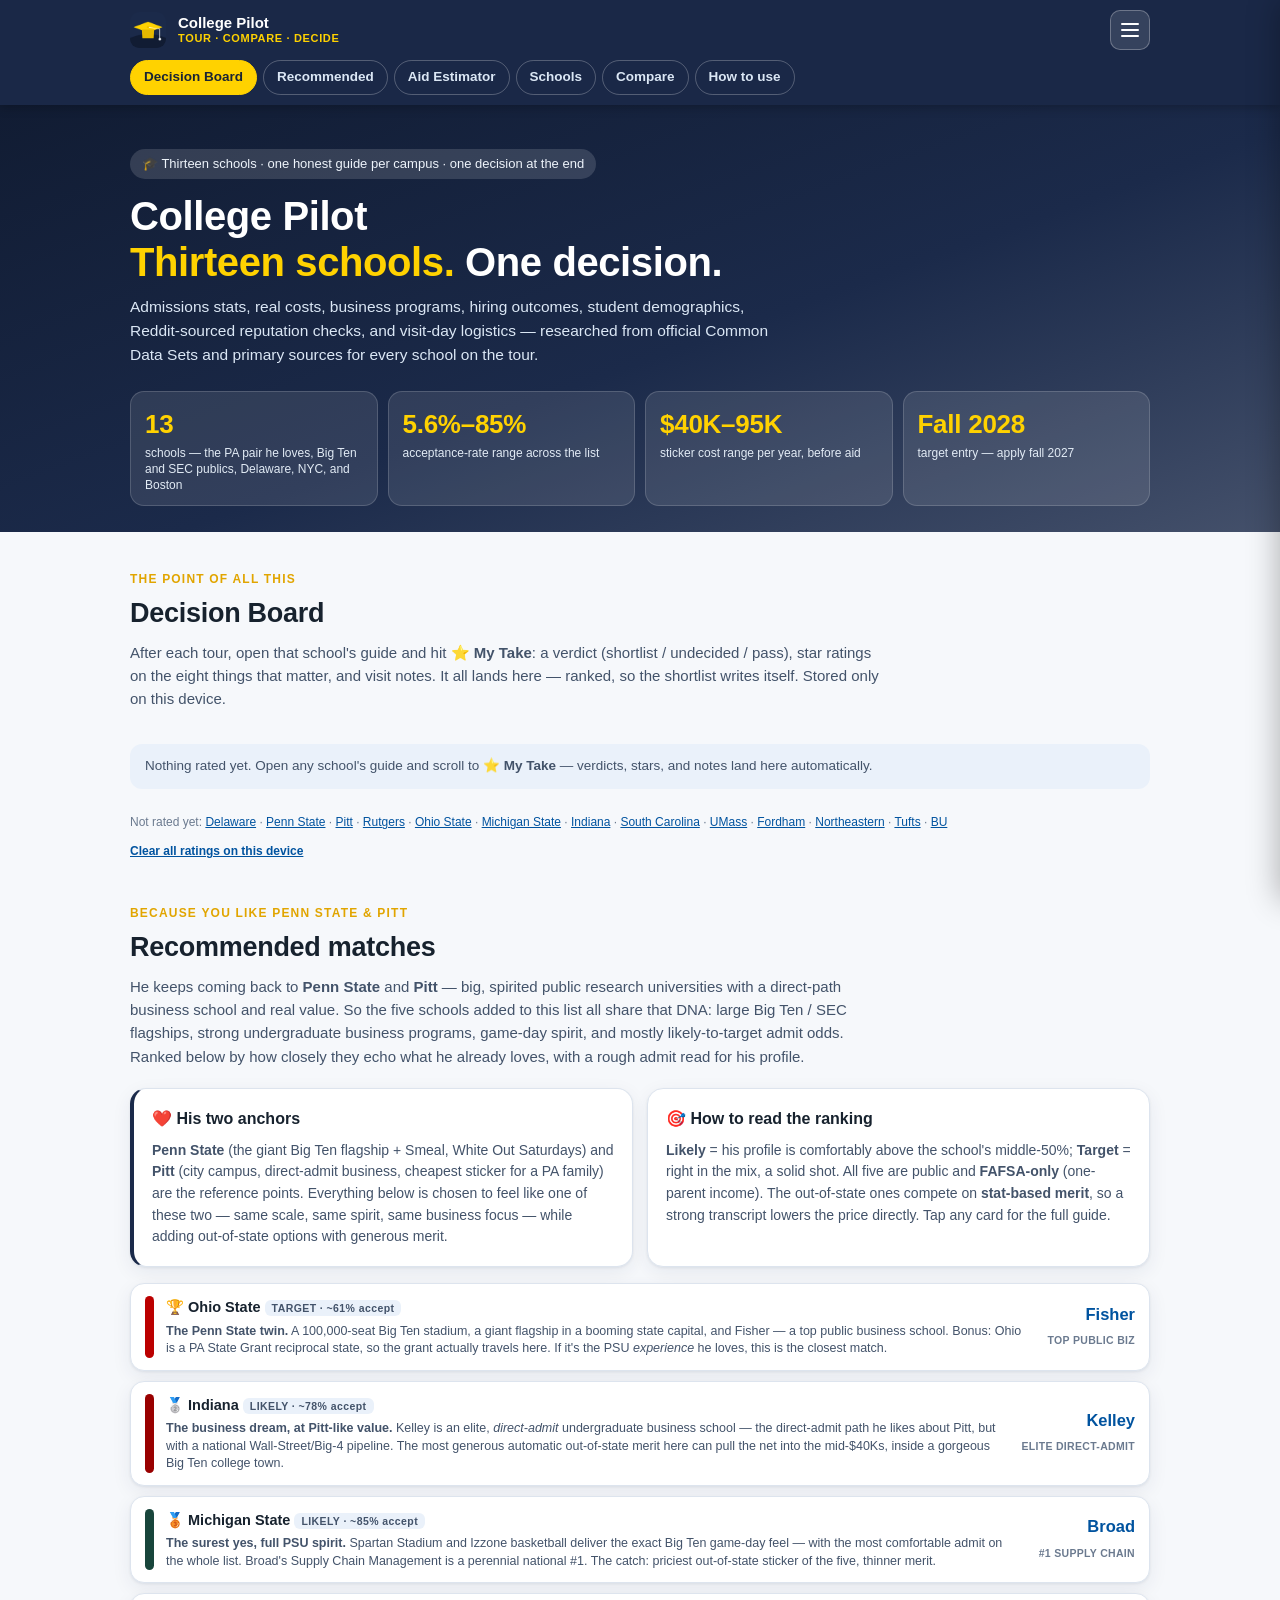
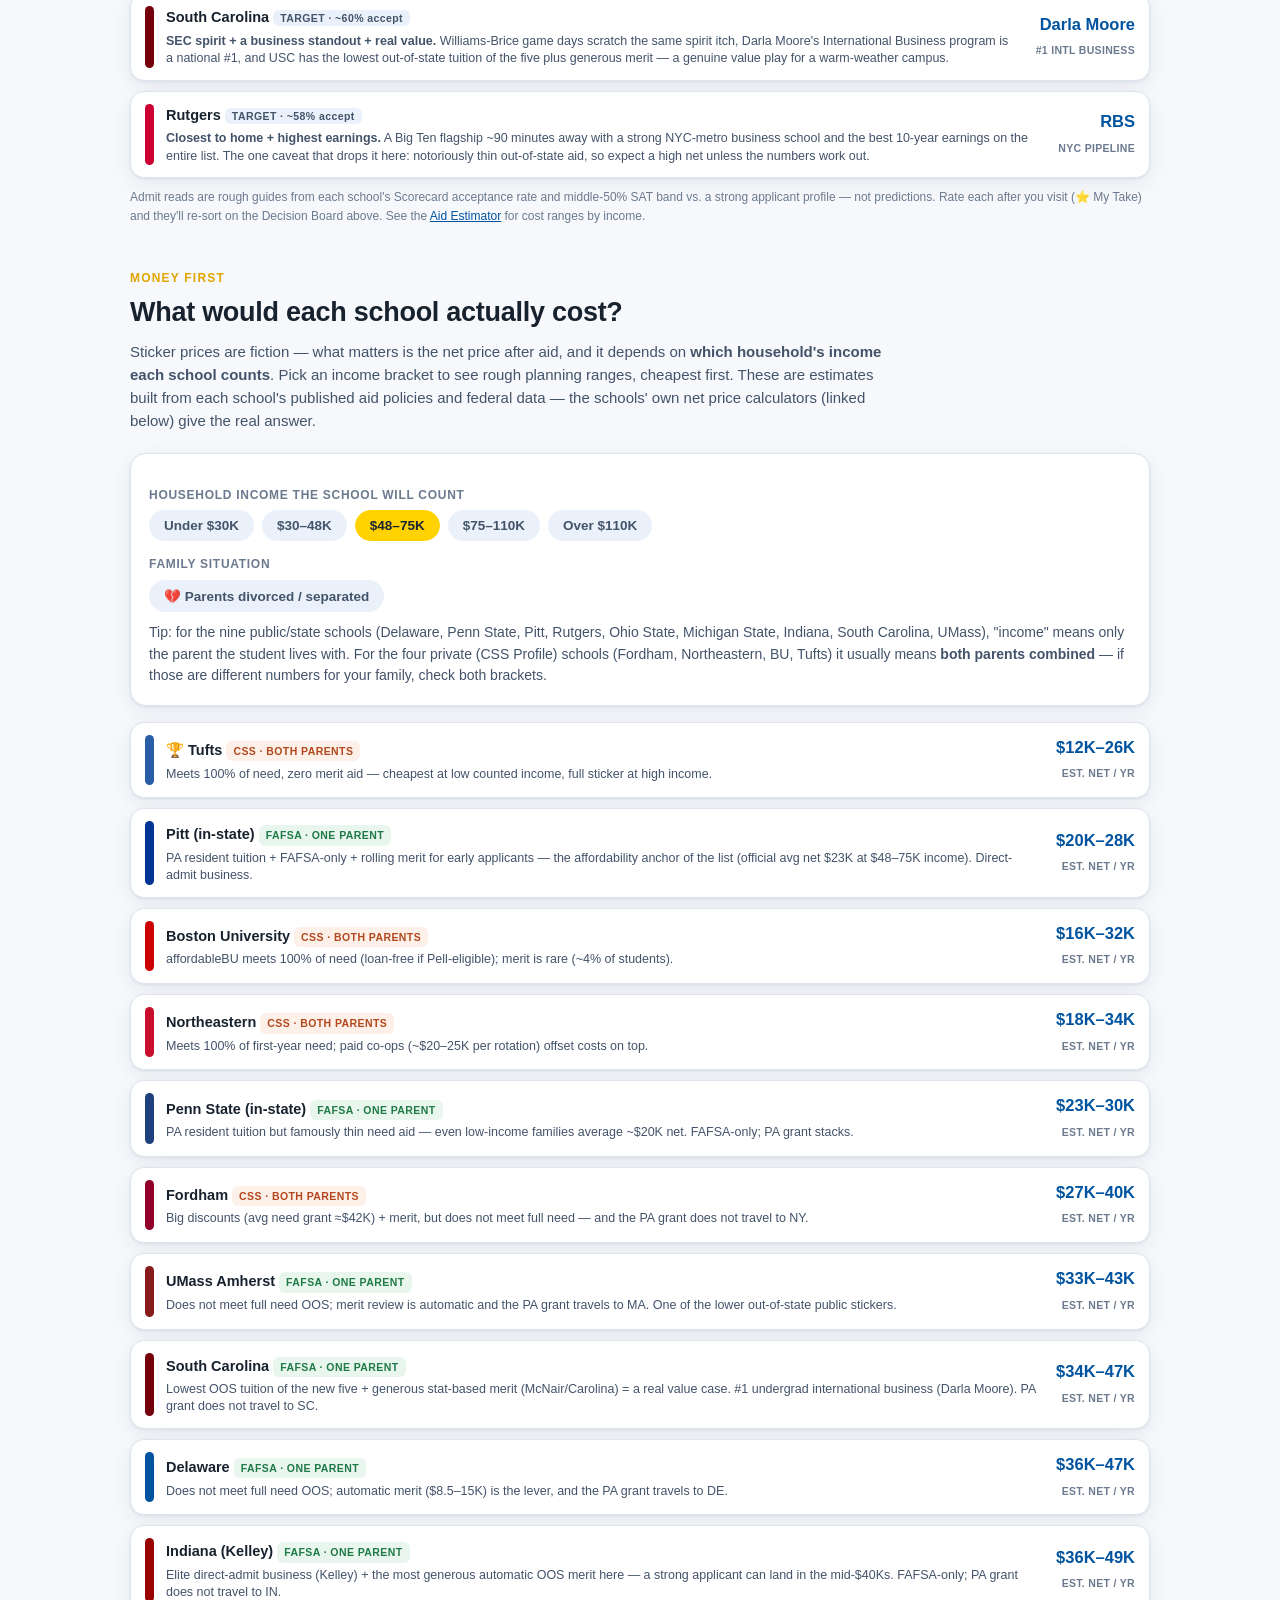
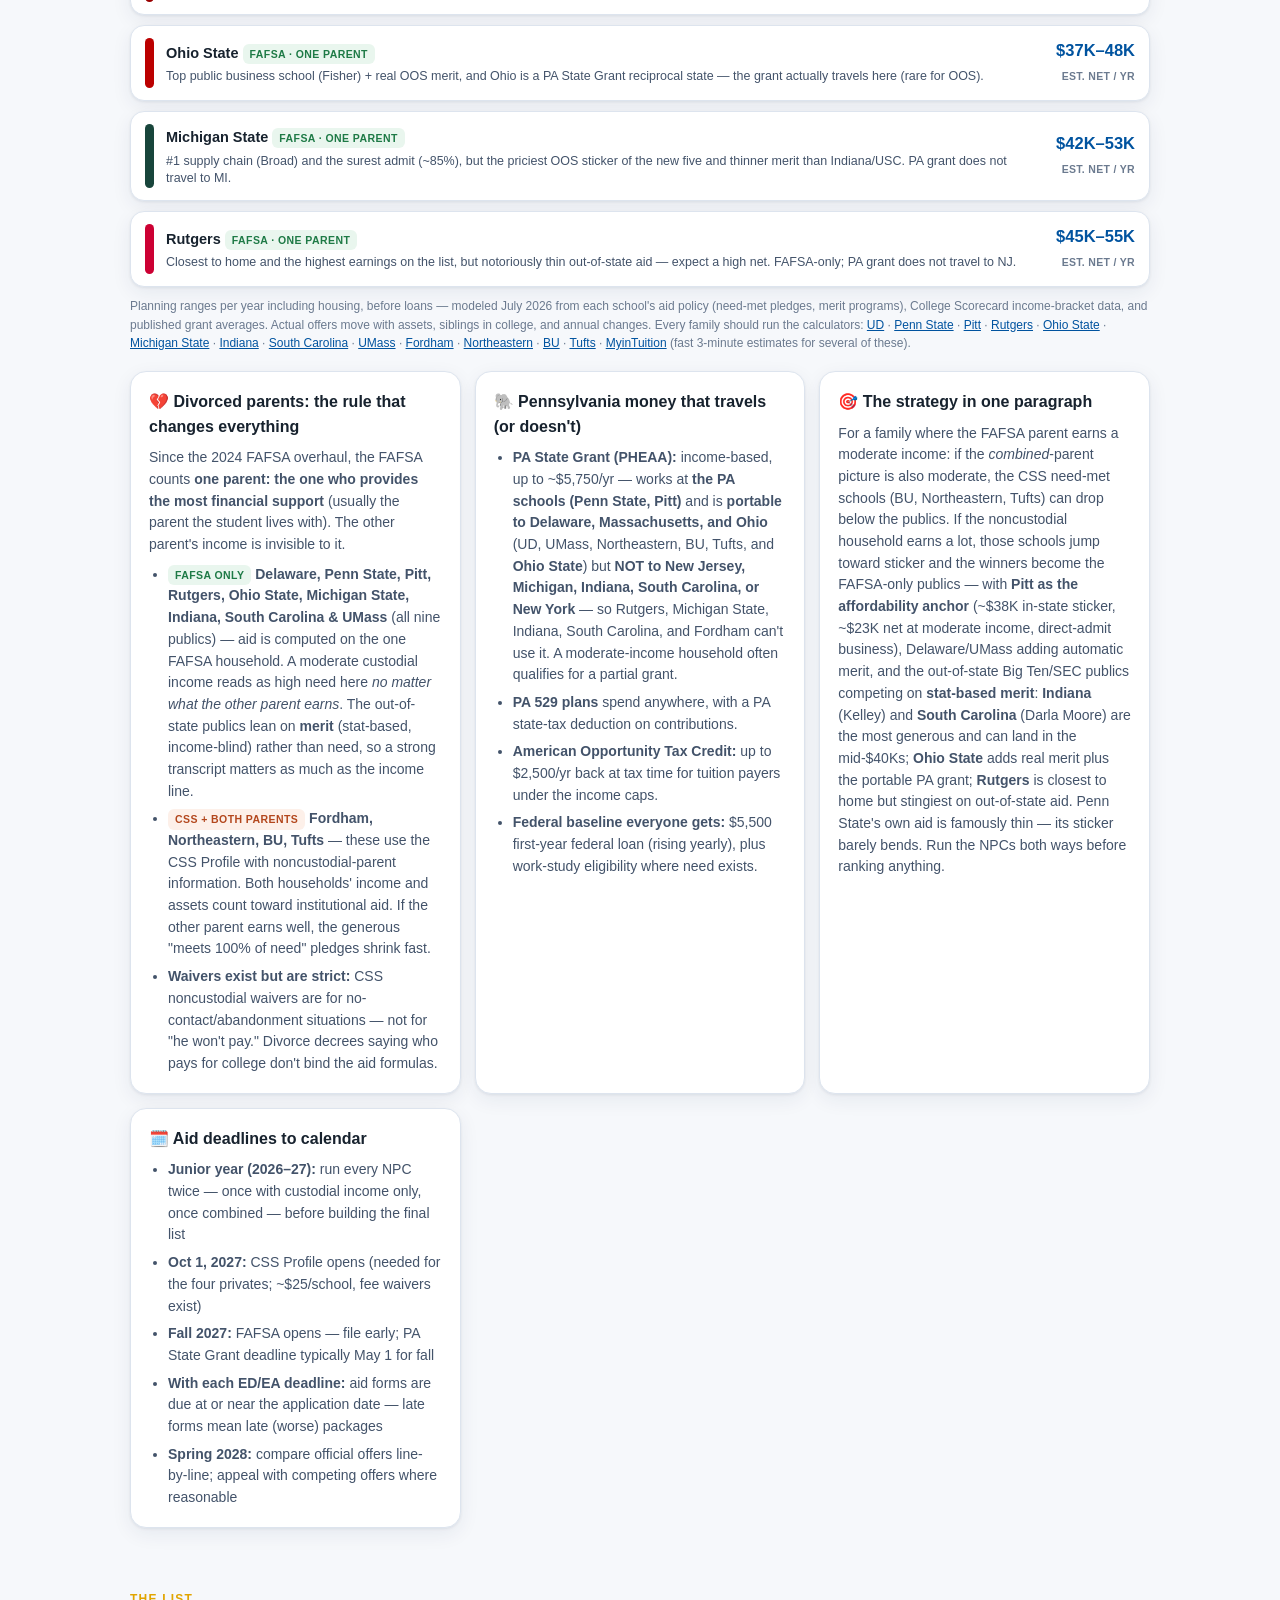
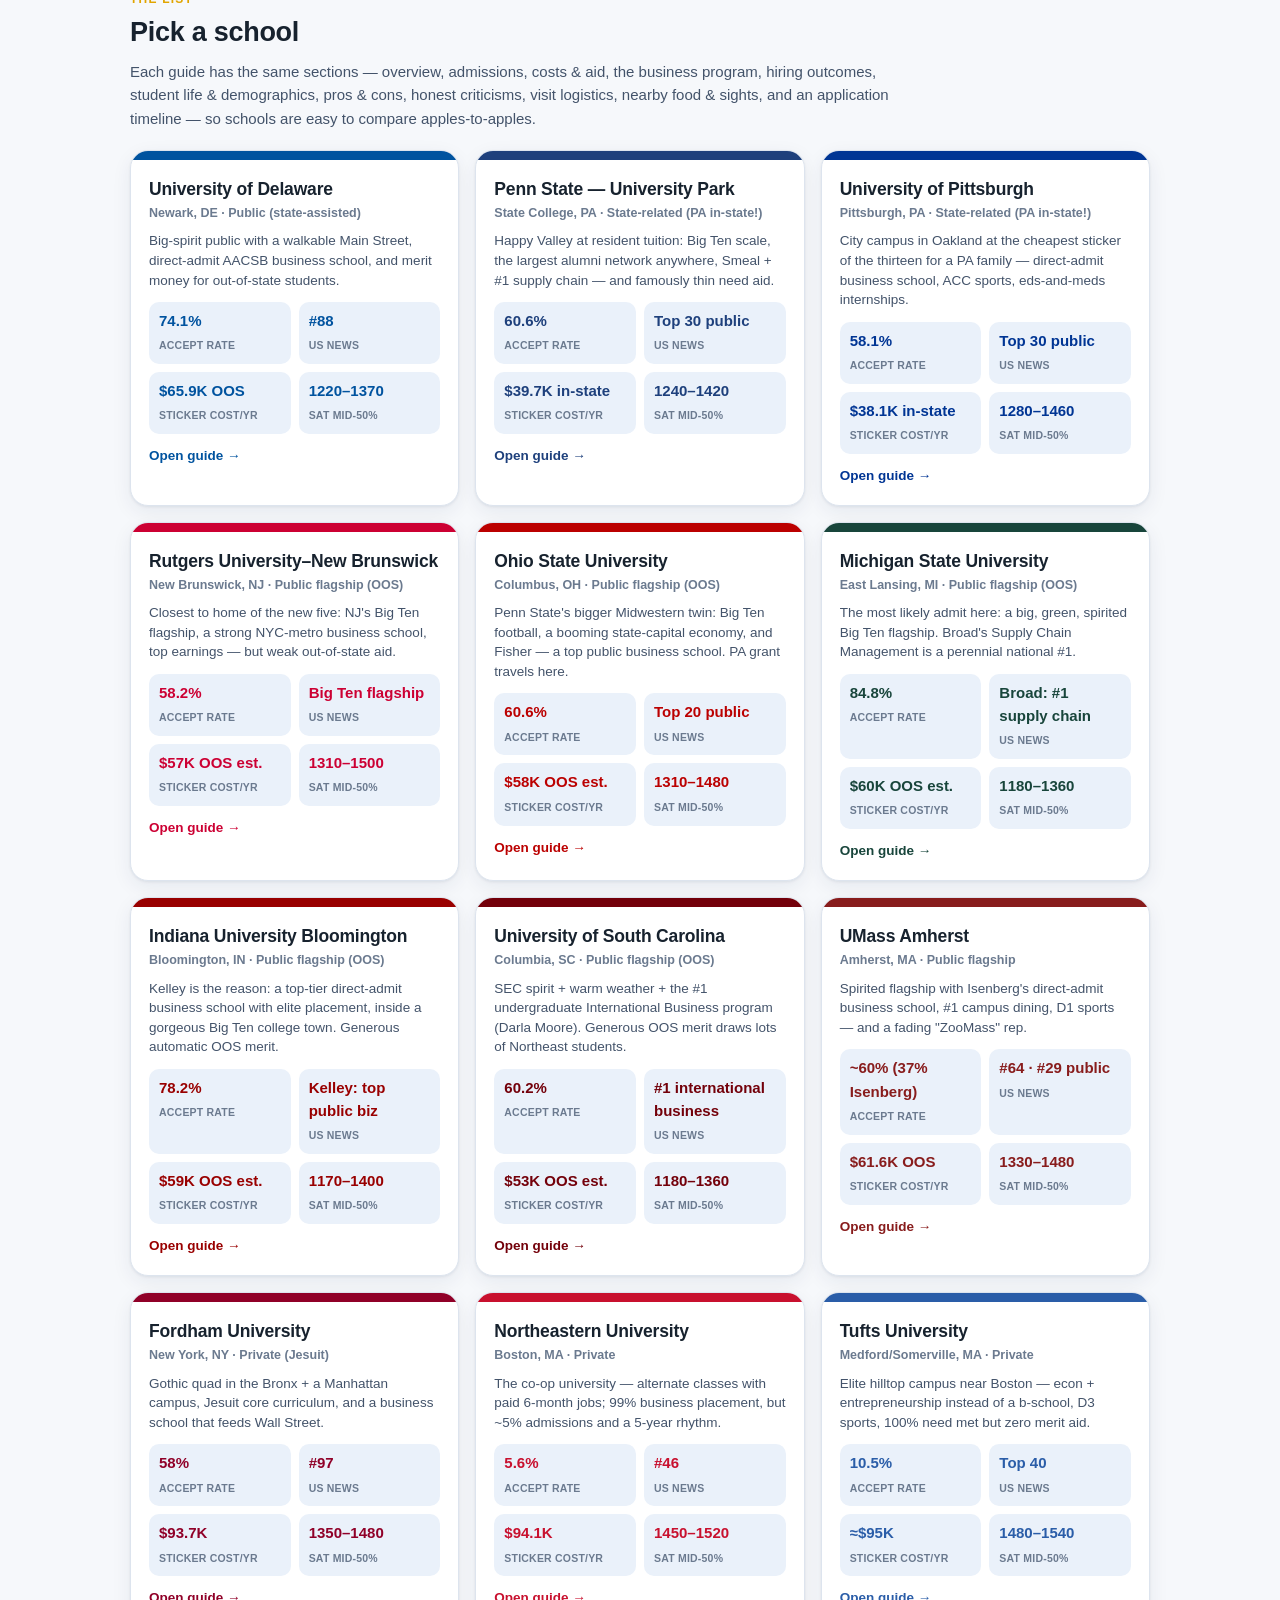
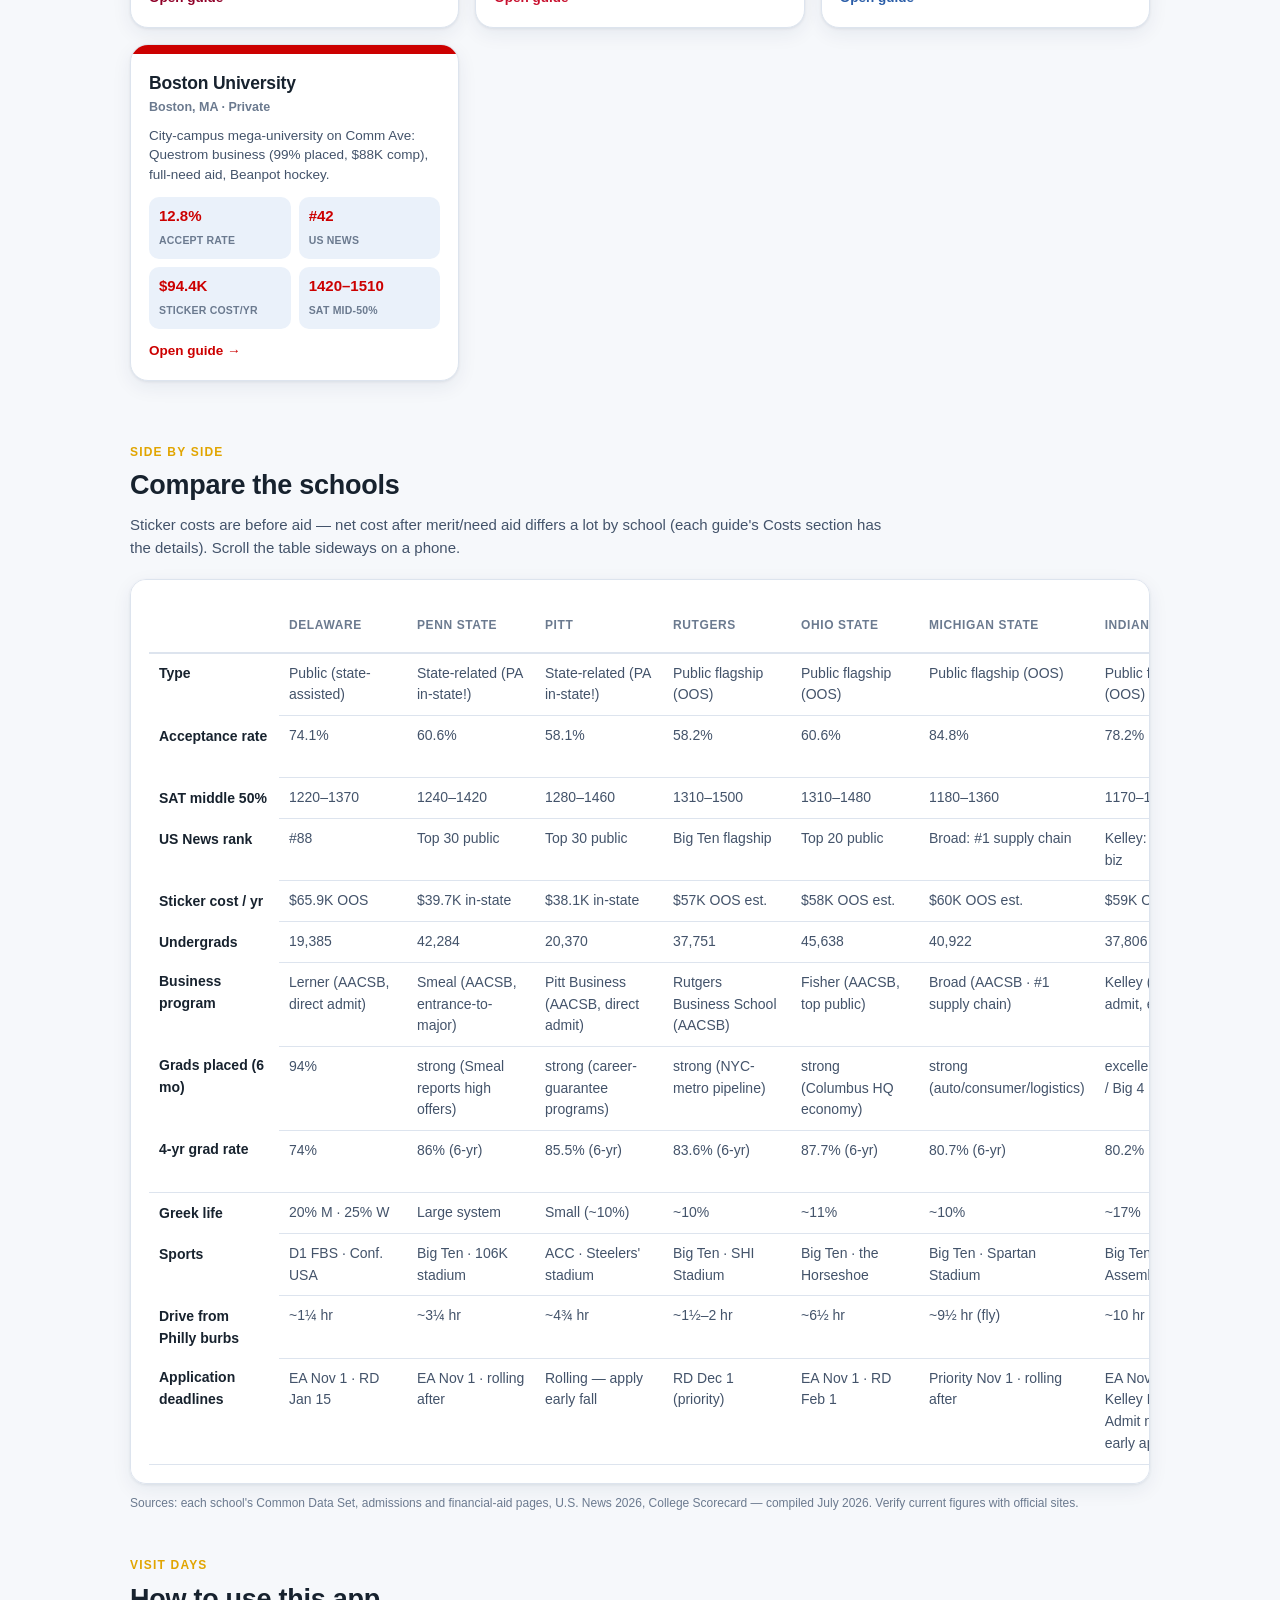
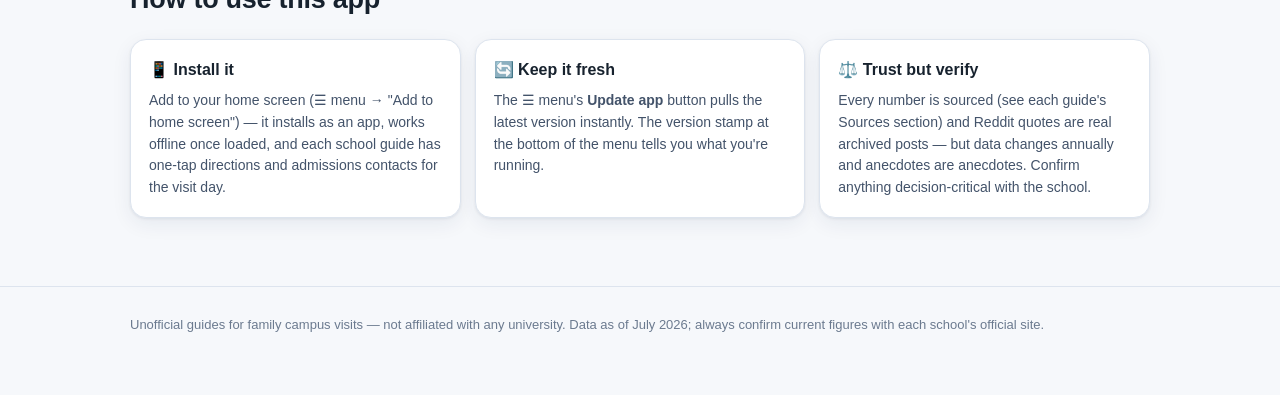
==== index.html @ 464ddfbc "Add accessibility & keyboard operability improvements Skip link on both pages, drawer focus trap + d" ====
<!DOCTYPE html>
<html lang="en">
<head>
<meta charset="UTF-8">
<meta name="viewport" content="width=device-width, initial-scale=1.0, viewport-fit=cover">
<title>College Pilot — Tour, Compare, Decide</title>
<meta name="description" content="One guide for the whole college list: stats, costs, business programs, honest pros &amp; cons, and visit-day tips for every school on the tour.">
<meta name="theme-color" content="#1B2A4A">
<link rel="manifest" href="manifest.webmanifest">
<link rel="stylesheet" href="styles.css">
<link rel="icon" type="image/png" sizes="32x32" href="icons/favicon-32.png">
<link rel="apple-touch-icon" href="icons/apple-touch-icon.png">
<meta name="apple-mobile-web-app-capable" content="yes">
<meta name="mobile-web-app-capable" content="yes">
<meta name="apple-mobile-web-app-status-bar-style" content="black-translucent">
<meta name="apple-mobile-web-app-title" content="College Pilot">
<style>:root{--sc:#1B2A4A;--sc-dark:#111c33}</style>
</head>
<body>

<a href="#main-content" class="skip-link">Skip to content</a>

<header class="site">
  <div class="bar">
    <img src="icons/icon-192.png" alt="College Pilot icon">
    <div class="t">College Pilot<small>Tour · Compare · Decide</small></div>
    <button class="menuBtn" id="menuBtn" aria-label="Open menu" aria-expanded="false" aria-controls="drawer"><span></span><span></span><span></span></button>
  </div>
  <nav class="pills" aria-label="Sections">
    <ul>
      <li><a href="#board">Decision Board</a></li>
      <li><a href="#recs">Recommended</a></li>
      <li><a href="#aid">Aid Estimator</a></li>
      <li><a href="#schools">Schools</a></li>
      <li><a href="#compare">Compare</a></li>
      <li><a href="#howto">How to use</a></li>
    </ul>
  </nav>
</header>

<div class="hero">
  <div class="wrap">
    <span class="loc">🎓 Thirteen schools · one honest guide per campus · one decision at the end</span>
    <h1>College Pilot<br><span class="gold">Thirteen schools.</span> One decision.</h1>
    <p class="sub">Admissions stats, real costs, business programs, hiring outcomes, student demographics, Reddit-sourced reputation checks, and visit-day logistics — researched from official Common Data Sets and primary sources for every school on the tour.</p>
    <div class="heroStats">
      <div class="hs"><b>13</b><span>schools — the PA pair he loves, Big Ten and SEC publics, Delaware, NYC, and Boston</span></div>
      <div class="hs"><b>5.6%–85%</b><span>acceptance-rate range across the list</span></div>
      <div class="hs"><b>$40K–95K</b><span>sticker cost range per year, before aid</span></div>
      <div class="hs"><b>Fall 2028</b><span>target entry — apply fall 2027</span></div>
    </div>
  </div>
</div>

<main class="wrap" id="main-content">

<section id="board">
  <div class="kicker">The point of all this</div>
  <h2>Decision Board</h2>
  <p class="lead">After each tour, open that school's guide and hit <b>⭐ My Take</b>: a verdict (shortlist / undecided / pass), star ratings on the eight things that matter, and visit notes. It all lands here — ranked, so the shortlist writes itself. Stored only on this device.</p>
  <div class="aidRows" id="boardRows"></div>
  <p class="src" id="boardUnrated"></p>
  <p class="src"><button id="boardClear" class="linkBtn">Clear all ratings on this device</button></p>
</section>

<section id="recs">
  <div class="kicker">Because you like Penn State &amp; Pitt</div>
  <h2>Recommended matches</h2>
  <p class="lead">He keeps coming back to <b>Penn State</b> and <b>Pitt</b> — big, spirited public research universities with a direct-path business school and real value. So the five schools added to this list all share that DNA: large Big Ten / SEC flagships, strong undergraduate business programs, game-day spirit, and mostly likely-to-target admit odds. Ranked below by how closely they echo what he already loves, with a rough admit read for his profile.</p>

  <div class="cards g2" style="margin-bottom:16px">
    <div class="card" style="border-left:4px solid var(--sc)">
      <h3>❤️ His two anchors</h3>
      <p><b>Penn State</b> (the giant Big Ten flagship + Smeal, White Out Saturdays) and <b>Pitt</b> (city campus, direct-admit business, cheapest sticker for a PA family) are the reference points. Everything below is chosen to feel like one of these two — same scale, same spirit, same business focus — while adding out-of-state options with generous merit.</p>
    </div>
    <div class="card">
      <h3>🎯 How to read the ranking</h3>
      <p><b>Likely</b> = his profile is comfortably above the school's middle-50%; <b>Target</b> = right in the mix, a solid shot. All five are public and <b>FAFSA-only</b> (one-parent income). The out-of-state ones compete on <b>stat-based merit</b>, so a strong transcript lowers the price directly. Tap any card for the full guide.</p>
    </div>
  </div>

  <div class="aidRows">
    <a class="aidRow" href="school.html?s=ohiostate" style="text-decoration:none;color:inherit">
      <div class="dot" style="background:#BB0000"></div>
      <div class="nm">🏆 Ohio State <span style="font-size:10.5px;font-weight:800;letter-spacing:.04em;border-radius:6px;padding:2px 7px;background:var(--chip);color:var(--ink-2)">TARGET · ~61% accept</span>
        <small class="why"><b>The Penn State twin.</b> A 100,000-seat Big Ten stadium, a giant flagship in a booming state capital, and Fisher — a top public business school. Bonus: Ohio is a PA State Grant reciprocal state, so the grant actually travels here. If it's the PSU <em>experience</em> he loves, this is the closest match.</small>
      </div>
      <div class="amt"><b>Fisher</b><small>top public biz</small></div>
    </a>
    <a class="aidRow" href="school.html?s=indiana" style="text-decoration:none;color:inherit">
      <div class="dot" style="background:#990000"></div>
      <div class="nm">🥈 Indiana <span style="font-size:10.5px;font-weight:800;letter-spacing:.04em;border-radius:6px;padding:2px 7px;background:var(--chip);color:var(--ink-2)">LIKELY · ~78% accept</span>
        <small class="why"><b>The business dream, at Pitt-like value.</b> Kelley is an elite, <em>direct-admit</em> undergraduate business school — the direct-admit path he likes about Pitt, but with a national Wall-Street/Big-4 pipeline. The most generous automatic out-of-state merit here can pull the net into the mid-$40Ks, inside a gorgeous Big Ten college town.</small>
      </div>
      <div class="amt"><b>Kelley</b><small>elite direct-admit</small></div>
    </a>
    <a class="aidRow" href="school.html?s=michiganstate" style="text-decoration:none;color:inherit">
      <div class="dot" style="background:#18453B"></div>
      <div class="nm">🥉 Michigan State <span style="font-size:10.5px;font-weight:800;letter-spacing:.04em;border-radius:6px;padding:2px 7px;background:var(--chip);color:var(--ink-2)">LIKELY · ~85% accept</span>
        <small class="why"><b>The surest yes, full PSU spirit.</b> Spartan Stadium and Izzone basketball deliver the exact Big Ten game-day feel — with the most comfortable admit on the whole list. Broad's Supply Chain Management is a perennial national #1. The catch: priciest out-of-state sticker of the five, thinner merit.</small>
      </div>
      <div class="amt"><b>Broad</b><small>#1 supply chain</small></div>
    </a>
    <a class="aidRow" href="school.html?s=southcarolina" style="text-decoration:none;color:inherit">
      <div class="dot" style="background:#73000A"></div>
      <div class="nm">South Carolina <span style="font-size:10.5px;font-weight:800;letter-spacing:.04em;border-radius:6px;padding:2px 7px;background:var(--chip);color:var(--ink-2)">TARGET · ~60% accept</span>
        <small class="why"><b>SEC spirit + a business standout + real value.</b> Williams-Brice game days scratch the same spirit itch, Darla Moore's International Business program is a national #1, and USC has the lowest out-of-state tuition of the five plus generous merit — a genuine value play for a warm-weather campus.</small>
      </div>
      <div class="amt"><b>Darla Moore</b><small>#1 intl business</small></div>
    </a>
    <a class="aidRow" href="school.html?s=rutgers" style="text-decoration:none;color:inherit">
      <div class="dot" style="background:#CC0033"></div>
      <div class="nm">Rutgers <span style="font-size:10.5px;font-weight:800;letter-spacing:.04em;border-radius:6px;padding:2px 7px;background:var(--chip);color:var(--ink-2)">TARGET · ~58% accept</span>
        <small class="why"><b>Closest to home + highest earnings.</b> A Big Ten flagship ~90 minutes away with a strong NYC-metro business school and the best 10-year earnings on the entire list. The one caveat that drops it here: notoriously thin out-of-state aid, so expect a high net unless the numbers work out.</small>
      </div>
      <div class="amt"><b>RBS</b><small>NYC pipeline</small></div>
    </a>
  </div>
  <p class="src">Admit reads are rough guides from each school's Scorecard acceptance rate and middle-50% SAT band vs. a strong applicant profile — not predictions. Rate each after you visit (⭐ My Take) and they'll re-sort on the Decision Board above. See the <a href="#aid">Aid Estimator</a> for cost ranges by income.</p>
</section>

<section id="aid">
  <div class="kicker">Money first</div>
  <h2>What would each school actually cost?</h2>
  <p class="lead">Sticker prices are fiction — what matters is the net price after aid, and it depends on <b>which household's income each school counts</b>. Pick an income bracket to see rough planning ranges, cheapest first. These are estimates built from each school's published aid policies and federal data — the schools' own net price calculators (linked below) give the real answer.</p>

  <div class="card">
    <div class="aidLbl">Household income the school will count</div>
    <div class="aidChips" id="aidBrackets" role="group" aria-label="Income bracket"></div>
    <div class="aidLbl">Family situation</div>
    <div class="aidChips"><button id="aidDiv" aria-pressed="false">💔 Parents divorced / separated</button></div>
    <p class="src" id="aidHint">Tip: for the nine public/state schools (Delaware, Penn State, Pitt, Rutgers, Ohio State, Michigan State, Indiana, South Carolina, UMass), "income" means only the parent the student lives with. For the four private (CSS Profile) schools (Fordham, Northeastern, BU, Tufts) it usually means <b>both parents combined</b> — if those are different numbers for your family, check both brackets.</p>
  </div>

  <div class="aidRows" id="aidRows"></div>
  <p class="src">Planning ranges per year including housing, before loans — modeled July 2026 from each school's aid policy (need-met pledges, merit programs), College Scorecard income-bracket data, and published grant averages. Actual offers move with assets, siblings in college, and annual changes. Every family should run the calculators: <a href="https://www.udel.edu/apply/undergraduate-admissions/financing-your-degree/" rel="noopener">UD</a> · <a href="https://studentaid.psu.edu/" rel="noopener">Penn State</a> · <a href="https://oafa.pitt.edu/" rel="noopener">Pitt</a> · <a href="https://financialaid.rutgers.edu/" rel="noopener">Rutgers</a> · <a href="https://sfa.osu.edu/" rel="noopener">Ohio State</a> · <a href="https://finaid.msu.edu/" rel="noopener">Michigan State</a> · <a href="https://studentcentral.indiana.edu/" rel="noopener">Indiana</a> · <a href="https://sc.edu/about/offices_and_divisions/financial_aid/" rel="noopener">South Carolina</a> · <a href="https://www.umass.edu/financialaid/" rel="noopener">UMass</a> · <a href="https://www.fordham.edu/admissions-and-aid/costs-and-financing-options/" rel="noopener">Fordham</a> · <a href="https://studentfinance.northeastern.edu/" rel="noopener">Northeastern</a> · <a href="https://www.bu.edu/finaid/" rel="noopener">BU</a> · <a href="https://admissions.tufts.edu/tuition-and-aid/" rel="noopener">Tufts</a> · <a href="https://myintuition.org/" rel="noopener">MyinTuition</a> (fast 3-minute estimates for several of these).</p>

  <div class="cards g2" style="margin-top:18px">
    <div class="card">
      <h3>💔 Divorced parents: the rule that changes everything</h3>
      <p>Since the 2024 FAFSA overhaul, the FAFSA counts <b>one parent: the one who provides the most financial support</b> (usually the parent the student lives with). The other parent's income is invisible to it.</p>
      <ul style="margin-top:8px">
        <li><span class="badge f">FAFSA ONLY</span> <b>Delaware, Penn State, Pitt, Rutgers, Ohio State, Michigan State, Indiana, South Carolina &amp; UMass</b> (all nine publics) — aid is computed on the one FAFSA household. A moderate custodial income reads as high need here <em>no matter what the other parent earns</em>. The out-of-state publics lean on <b>merit</b> (stat-based, income-blind) rather than need, so a strong transcript matters as much as the income line.</li>
        <li><span class="badge c">CSS + BOTH PARENTS</span> <b>Fordham, Northeastern, BU, Tufts</b> — these use the CSS Profile with noncustodial-parent information. Both households' income and assets count toward institutional aid. If the other parent earns well, the generous "meets 100% of need" pledges shrink fast.</li>
        <li><b>Waivers exist but are strict:</b> CSS noncustodial waivers are for no-contact/abandonment situations — not for "he won't pay." Divorce decrees saying who pays for college don't bind the aid formulas.</li>
      </ul>
    </div>
    <div class="card">
      <h3>🐘 Pennsylvania money that travels (or doesn't)</h3>
      <ul>
        <li><b>PA State Grant (PHEAA):</b> income-based, up to ~$5,750/yr — works at <b>the PA schools (Penn State, Pitt)</b> and is <b>portable to Delaware, Massachusetts, and Ohio</b> (UD, UMass, Northeastern, BU, Tufts, and <b>Ohio State</b>) but <b>NOT to New Jersey, Michigan, Indiana, South Carolina, or New York</b> — so Rutgers, Michigan State, Indiana, South Carolina, and Fordham can't use it. A moderate-income household often qualifies for a partial grant.</li>
        <li><b>PA 529 plans</b> spend anywhere, with a PA state-tax deduction on contributions.</li>
        <li><b>American Opportunity Tax Credit:</b> up to $2,500/yr back at tax time for tuition payers under the income caps.</li>
        <li><b>Federal baseline everyone gets:</b> $5,500 first-year federal loan (rising yearly), plus work-study eligibility where need exists.</li>
      </ul>
    </div>
    <div class="card">
      <h3>🎯 The strategy in one paragraph</h3>
      <p>For a family where the FAFSA parent earns a moderate income: if the <em>combined</em>-parent picture is also moderate, the CSS need-met schools (BU, Northeastern, Tufts) can drop below the publics. If the noncustodial household earns a lot, those schools jump toward sticker and the winners become the FAFSA-only publics — with <b>Pitt as the affordability anchor</b> (~$38K in-state sticker, ~$23K net at moderate income, direct-admit business), Delaware/UMass adding automatic merit, and the out-of-state Big Ten/SEC publics competing on <b>stat-based merit</b>: <b>Indiana</b> (Kelley) and <b>South Carolina</b> (Darla Moore) are the most generous and can land in the mid-$40Ks; <b>Ohio State</b> adds real merit plus the portable PA grant; <b>Rutgers</b> is closest to home but stingiest on out-of-state aid. Penn State's own aid is famously thin — its sticker barely bends. Run the NPCs both ways before ranking anything.</p>
    </div>
    <div class="card">
      <h3>🗓️ Aid deadlines to calendar</h3>
      <ul>
        <li><b>Junior year (2026–27):</b> run every NPC twice — once with custodial income only, once combined — before building the final list</li>
        <li><b>Oct 1, 2027:</b> CSS Profile opens (needed for the four privates; ~$25/school, fee waivers exist)</li>
        <li><b>Fall 2027:</b> FAFSA opens — file early; PA State Grant deadline typically May 1 for fall</li>
        <li><b>With each ED/EA deadline:</b> aid forms are due at or near the application date — late forms mean late (worse) packages</li>
        <li><b>Spring 2028:</b> compare official offers line-by-line; appeal with competing offers where reasonable</li>
      </ul>
    </div>
  </div>
</section>

<section id="schools">
  <div class="kicker">The list</div>
  <h2>Pick a school</h2>
  <p class="lead">Each guide has the same sections — overview, admissions, costs &amp; aid, the business program, hiring outcomes, student life &amp; demographics, pros &amp; cons, honest criticisms, visit logistics, nearby food &amp; sights, and an application timeline — so schools are easy to compare apples-to-apples.</p>
  <div class="schoolGrid" id="schoolGrid"></div>
</section>

<section id="compare">
  <div class="kicker">Side by side</div>
  <h2>Compare the schools</h2>
  <p class="lead">Sticker costs are before aid — net cost after merit/need aid differs a lot by school (each guide's Costs section has the details). Scroll the table sideways on a phone.</p>
  <div class="card tscroll" id="cmpWrap"></div>
  <p class="src">Sources: each school's Common Data Set, admissions and financial-aid pages, U.S. News 2026, College Scorecard — compiled July 2026. Verify current figures with official sites.</p>
</section>

<section id="howto">
  <div class="kicker">Visit days</div>
  <h2>How to use this app</h2>
  <div class="cards g3">
    <div class="card"><h3>📱 Install it</h3><p>Add to your home screen (☰ menu → "Add to home screen") — it installs as an app, works offline once loaded, and each school guide has one-tap directions and admissions contacts for the visit day.</p></div>
    <div class="card"><h3>🔄 Keep it fresh</h3><p>The ☰ menu's <b>Update app</b> button pulls the latest version instantly. The version stamp at the bottom of the menu tells you what you're running.</p></div>
    <div class="card"><h3>⚖️ Trust but verify</h3><p>Every number is sourced (see each guide's Sources section) and Reddit quotes are real archived posts — but data changes annually and anecdotes are anecdotes. Confirm anything decision-critical with the school.</p></div>
  </div>
</section>

</main>

<footer>
  <div class="wrap">
    <p>Unofficial guides for family campus visits — not affiliated with any university. Data as of July 2026; always confirm current figures with each school's official site.</p>
  </div>
</footer>

<div class="tip" id="tip" role="tooltip"></div>

<script src="data/delaware.js"></script>
<script src="data/northeastern.js"></script>
<script src="data/fordham.js"></script>
<script src="data/pennstate.js"></script>
<script src="data/pitt.js"></script>
<script src="data/rutgers.js"></script>
<script src="data/ohiostate.js"></script>
<script src="data/michiganstate.js"></script>
<script src="data/indiana.js"></script>
<script src="data/southcarolina.js"></script>
<script src="data/umass.js"></script>
<script src="data/tufts.js"></script>
<script src="data/bu.js"></script>
<script src="app.js"></script>
<script>
(function(){
  'use strict';
  var BRACKETS=['Under $30K','$30–48K','$48–75K','$75–110K','Over $110K'];
  // Planning ranges [$K low, $K high] per bracket, per year incl. housing, before loans.
  var DATA=[
    {id:'pitt',name:'Pitt (in-state)',css:false,est:[[12,20],[15,23],[20,28],[28,35],[33,38]],
     why:'PA resident tuition + FAFSA-only + rolling merit for early applicants — the affordability anchor of the list (official avg net $23K at $48–75K income). Direct-admit business.'},
    {id:'pennstate',name:'Penn State (in-state)',css:false,est:[[17,25],[18,26],[23,30],[28,35],[34,40]],
     why:'PA resident tuition but famously thin need aid — even low-income families average ~$20K net. FAFSA-only; PA grant stacks.'},
    {id:'tufts',name:'Tufts',css:true,est:[[3,12],[6,16],[12,26],[25,45],[90,95]],
     why:'Meets 100% of need, zero merit aid — cheapest at low counted income, full sticker at high income.'},
    {id:'bu',name:'Boston University',css:true,est:[[5,15],[9,20],[16,32],[28,48],[62,94]],
     why:'affordableBU meets 100% of need (loan-free if Pell-eligible); merit is rare (~4% of students).'},
    {id:'northeastern',name:'Northeastern',css:true,est:[[8,18],[12,24],[18,34],[30,50],[62,94]],
     why:'Meets 100% of first-year need; paid co-ops (~$20–25K per rotation) offset costs on top.'},
    {id:'fordham',name:'Fordham',css:true,est:[[16,28],[20,32],[27,40],[38,52],[52,72]],
     why:'Big discounts (avg need grant ≈$42K) + merit, but does not meet full need — and the PA grant does not travel to NY.'},
    {id:'umass',name:'UMass Amherst',css:false,est:[[26,36],[29,39],[33,43],[38,48],[44,54]],
     why:'Does not meet full need OOS; merit review is automatic and the PA grant travels to MA. One of the lower out-of-state public stickers.'},
    {id:'delaware',name:'Delaware',css:false,est:[[30,40],[32,42],[36,47],[42,52],[48,58]],
     why:'Does not meet full need OOS; automatic merit ($8.5–15K) is the lever, and the PA grant travels to DE.'},
    {id:'southcarolina',name:'South Carolina',css:false,est:[[28,42],[30,44],[34,47],[40,50],[44,53]],
     why:'Lowest OOS tuition of the new five + generous stat-based merit (McNair/Carolina) = a real value case. #1 undergrad international business (Darla Moore). PA grant does not travel to SC.'},
    {id:'indiana',name:'Indiana (Kelley)',css:false,est:[[30,44],[32,46],[36,49],[42,54],[47,58]],
     why:'Elite direct-admit business (Kelley) + the most generous automatic OOS merit here — a strong applicant can land in the mid-$40Ks. FAFSA-only; PA grant does not travel to IN.'},
    {id:'ohiostate',name:'Ohio State',css:false,est:[[30,42],[32,44],[37,48],[43,53],[47,57]],
     why:'Top public business school (Fisher) + real OOS merit, and Ohio is a PA State Grant reciprocal state — the grant actually travels here (rare for OOS).'},
    {id:'michiganstate',name:'Michigan State',css:false,est:[[36,48],[38,50],[42,53],[47,57],[52,60]],
     why:'#1 supply chain (Broad) and the surest admit (~85%), but the priciest OOS sticker of the new five and thinner merit than Indiana/USC. PA grant does not travel to MI.'},
    {id:'rutgers',name:'Rutgers',css:false,est:[[40,52],[42,54],[45,55],[49,57],[52,58]],
     why:'Closest to home and the highest earnings on the list, but notoriously thin out-of-state aid — expect a high net. FAFSA-only; PA grant does not travel to NJ.'}
  ];
  var bi=2, divorced=false;
  var S=window.SCHOOLS||{};
  var chipsEl=document.getElementById('aidBrackets'), rowsEl=document.getElementById('aidRows'), divBtn=document.getElementById('aidDiv');

  BRACKETS.forEach(function(b,i){
    var btn=document.createElement('button');
    btn.textContent=b;
    btn.addEventListener('click',function(){bi=i;render();});
    chipsEl.appendChild(btn);
  });
  divBtn.addEventListener('click',function(){divorced=!divorced;divBtn.setAttribute('aria-pressed',String(divorced));render();});

  function render(){
    [].forEach.call(chipsEl.children,function(c,i){c.classList.toggle('on',i===bi);});
    divBtn.classList.toggle('on',divorced);
    var rows=DATA.slice().sort(function(a,b){
      return (a.est[bi][0]+a.est[bi][1])-(b.est[bi][0]+b.est[bi][1]);
    });
    rowsEl.innerHTML=rows.map(function(s,rank){
      var e=s.est[bi], color=(S[s.id]&&S[s.id].colors.sc)||'#00539F';
      var badge=s.css?'<span class="badge c">CSS · BOTH PARENTS</span>':'<span class="badge f">FAFSA · ONE PARENT</span>';
      var extra='';
      if(divorced){
        extra=s.css
          ?'<small class="why"><b>Divorced-parent note:</b> both households’ income and assets count here — if the other parent earns well, expect the top of this range or above (bracket = combined income).</small>'
          :'<small class="why"><b>Divorced-parent note:</b> only the parent the student lives with counts — the other parent’s income is invisible to this school’s aid formula.</small>';
      }
      return '<div class="aidRow"><div class="dot" style="background:'+color+'"></div>'+
        '<div class="nm">'+(rank===0?'🏆 ':'')+s.name+' '+badge+
        '<small class="why">'+s.why+'</small>'+extra+'</div>'+
        '<div class="amt"><b>$'+e[0]+'K–'+e[1]+'K</b><small>est. net / yr</small></div></div>';
    }).join('');
  }
  render();
})();
</script>
</body>
</html>
---- styles.css ----
:root{
  --sat:env(safe-area-inset-top, 0px);
  --sc:#00539F; --sc-dark:#003d75;
  --gold:#FFD200; --gold-ink:#E1A500;
  --bg:#f6f8fb; --surface:#ffffff; --ink:#17222e; --ink-2:#43536a; --ink-3:#6b7a8f;
  --line:#dde4ee; --pro:#1e7a46; --pro-bg:#e9f6ee; --con:#b3471d; --con-bg:#fdf0e9;
  --chip:#eaf1fa; --mark-1:#00539F; --mark-2:#E1A500;
  --hero-grad:linear-gradient(160deg,var(--sc-dark) 0%,var(--sc) 55%,color-mix(in srgb,var(--sc) 82%,white) 100%);
  --hdr:color-mix(in srgb,var(--sc) 96%,black);
  --shadow:0 1px 3px rgba(11,46,82,.08),0 6px 20px rgba(11,46,82,.07);
}
@media (prefers-color-scheme: dark){
  :root:not([data-theme="light"]){
    --bg:#0c1624; --surface:#12233a; --ink:#e8eef6; --ink-2:#b4c2d6; --ink-3:#8496ad;
    --line:#24374f; --pro:#5cc98a; --pro-bg:#12301f; --con:#eb9b72; --con-bg:#38200f;
    --chip:#1a3050; --mark-1:#4D8FD1; --mark-2:#BC8A00; --gold-ink:#e8c34a;
    --hero-grad:linear-gradient(160deg,color-mix(in srgb,var(--sc) 30%,#070e18) 0%,color-mix(in srgb,var(--sc) 55%,#0a1624) 100%);
    --hdr:color-mix(in srgb,var(--sc) 42%,#060d16);
    --shadow:0 1px 3px rgba(0,0,0,.4),0 6px 20px rgba(0,0,0,.3);
  }
}
:root[data-theme="dark"]{
  --bg:#0c1624; --surface:#12233a; --ink:#e8eef6; --ink-2:#b4c2d6; --ink-3:#8496ad;
  --line:#24374f; --pro:#5cc98a; --pro-bg:#12301f; --con:#eb9b72; --con-bg:#38200f;
  --chip:#1a3050; --mark-1:#4D8FD1; --mark-2:#BC8A00; --gold-ink:#e8c34a;
  --hero-grad:linear-gradient(160deg,color-mix(in srgb,var(--sc) 30%,#070e18) 0%,color-mix(in srgb,var(--sc) 55%,#0a1624) 100%);
  --hdr:color-mix(in srgb,var(--sc) 42%,#060d16);
  --shadow:0 1px 3px rgba(0,0,0,.4),0 6px 20px rgba(0,0,0,.3);
}
*{box-sizing:border-box;margin:0;padding:0}
html{scroll-behavior:smooth;scroll-padding-top:calc(110px + var(--sat))}
body{font-family:-apple-system,BlinkMacSystemFont,"Segoe UI",Roboto,Helvetica,Arial,sans-serif;background:var(--bg);color:var(--ink);line-height:1.55;-webkit-font-smoothing:antialiased}
a{color:var(--mark-1)}
.wrap{max-width:1060px;margin:0 auto;padding:0 20px}

/* header / nav */
header.site{position:sticky;top:0;z-index:50;background:var(--hdr);box-shadow:0 2px 10px rgba(0,0,0,.25);padding-top:var(--sat)}
.bar{display:flex;align-items:center;gap:12px;padding:10px 20px;max-width:1060px;margin:0 auto}
.bar img{width:36px;height:36px;border-radius:9px;flex:none}
.bar .t{color:#fff;font-weight:700;font-size:15px;line-height:1.2}
.bar .t small{display:block;color:var(--gold);font-weight:600;font-size:11px;letter-spacing:.06em;text-transform:uppercase}
.bar .t a{color:#fff;text-decoration:none}
nav.pills{overflow-x:auto;-webkit-overflow-scrolling:touch;scrollbar-width:none;background:inherit}
nav.pills::-webkit-scrollbar{display:none}
nav.pills ul{display:flex;gap:6px;list-style:none;padding:0 20px 10px;max-width:1060px;margin:0 auto}
nav.pills a{display:block;white-space:nowrap;padding:6px 13px;border-radius:999px;color:#dbe7f5;text-decoration:none;font-size:13.5px;font-weight:600;border:1px solid rgba(255,255,255,.25)}
nav.pills a.on{background:var(--gold);border-color:var(--gold);color:#1a2433}

/* hero */
.hero{background:var(--hero-grad);color:#fff;padding:44px 0 26px}
.hero h1{font-size:clamp(26px,4.5vw,40px);line-height:1.15;letter-spacing:-.01em}
.hero .sub{color:#dbe7f5;margin-top:10px;max-width:640px;font-size:15.5px}
.hero .loc{display:inline-flex;align-items:center;gap:6px;background:rgba(255,255,255,.14);border-radius:999px;padding:5px 12px;font-size:13px;margin-bottom:14px;color:#eef4fb}
.hero .gold{color:var(--gold);font-weight:700}
.heroStats{display:grid;grid-template-columns:repeat(auto-fit,minmax(150px,1fr));gap:10px;margin-top:24px}
.hs{background:rgba(255,255,255,.10);border:1px solid rgba(255,255,255,.16);border-radius:14px;padding:12px 14px}
.hs b{display:block;font-size:clamp(20px,3vw,26px);color:var(--gold);letter-spacing:-.01em}
.hs span{font-size:12px;color:#e2ebf5;line-height:1.3;display:block;margin-top:2px}
.visitCard{margin-top:22px;background:rgba(255,210,0,.14);border:1px solid rgba(255,210,0,.45);border-radius:14px;padding:12px 16px;font-size:14px;color:#fdf6da}
.visitCard b{color:var(--gold)}

/* sections */
section{padding:38px 0 6px}
h2{font-size:clamp(21px,3vw,27px);letter-spacing:-.01em;margin-bottom:6px}
.kicker{font-size:12px;font-weight:700;letter-spacing:.1em;text-transform:uppercase;color:var(--gold-ink);margin-bottom:4px}
.lead{color:var(--ink-2);max-width:760px;margin-bottom:20px;font-size:15px}
.cards{display:grid;gap:14px;margin:18px 0}
.g2{grid-template-columns:repeat(auto-fit,minmax(290px,1fr))}
.g3{grid-template-columns:repeat(auto-fit,minmax(230px,1fr))}
.g4{grid-template-columns:repeat(auto-fit,minmax(170px,1fr))}
.card{background:var(--surface);border:1px solid var(--line);border-radius:16px;padding:18px;box-shadow:var(--shadow)}
.card h3{font-size:16px;margin-bottom:8px;display:flex;align-items:center;gap:8px}
.card p{font-size:14px;color:var(--ink-2)}
.card ul{padding-left:19px;font-size:14px;color:var(--ink-2);display:grid;gap:6px}
.tile{background:var(--surface);border:1px solid var(--line);border-radius:16px;padding:16px;box-shadow:var(--shadow)}
.tile b{display:block;font-size:clamp(22px,3vw,28px);color:var(--mark-1);letter-spacing:-.02em}
.tile span{font-size:12.5px;color:var(--ink-3);display:block;margin-top:3px;line-height:1.35}
.note{background:var(--chip);border-radius:12px;padding:12px 15px;font-size:13.5px;color:var(--ink-2);margin:14px 0}
.chips{display:flex;flex-wrap:wrap;gap:8px;margin:10px 0}
.chip{background:var(--chip);color:var(--ink-2);border-radius:999px;padding:5px 12px;font-size:13px;font-weight:600}
table{width:100%;border-collapse:collapse;font-size:14px}
th{text-align:left;font-size:12px;text-transform:uppercase;letter-spacing:.05em;color:var(--ink-3);padding:8px 10px;border-bottom:2px solid var(--line)}
td{padding:9px 10px;border-bottom:1px solid var(--line);color:var(--ink-2);vertical-align:top}
td:first-child{color:var(--ink);font-weight:600}
.tscroll{overflow-x:auto}
.src{font-size:12px;color:var(--ink-3);margin-top:10px}

/* chart */
.chart{background:var(--surface);border:1px solid var(--line);border-radius:16px;padding:18px;box-shadow:var(--shadow)}
.chart h3{font-size:16px}
.chart .sub{font-size:13px;color:var(--ink-3);margin-bottom:16px}
.crow{margin:14px 0 20px}
.crow .lbl{display:flex;justify-content:space-between;font-size:13.5px;font-weight:600;margin-bottom:6px}
.crow .lbl .tot{color:var(--mark-1)}
.bar-h{display:flex;height:34px;border-radius:6px;overflow:hidden;background:var(--bg);gap:2px}
.seg{position:relative;display:flex;align-items:center;justify-content:center;color:#fff;font-size:12px;font-weight:700;min-width:0;cursor:default;transition:filter .15s}
.seg:hover{filter:brightness(1.12)}
.seg.s1{background:var(--mark-1)}
.seg.s2{background:var(--mark-2);color:#241b00}
.seg.s3{background:var(--ink-3)}
.seg i{font-style:normal;overflow:hidden;text-overflow:ellipsis;white-space:nowrap;padding:0 6px}
.legend{display:flex;flex-wrap:wrap;gap:16px;font-size:13px;color:var(--ink-2);margin-top:4px}
.legend b{display:inline-block;width:11px;height:11px;border-radius:3px;margin-right:6px;vertical-align:-1px}
.tip{position:fixed;z-index:99;background:var(--ink);color:var(--bg);padding:6px 10px;border-radius:8px;font-size:12.5px;pointer-events:none;opacity:0;transition:opacity .1s;white-space:nowrap;box-shadow:var(--shadow)}
@media (prefers-color-scheme: dark){:root:not([data-theme="light"]) .tip{background:#e8eef6;color:#0c1624}}
:root[data-theme="dark"] .tip{background:#e8eef6;color:#0c1624}

/* reddit quotes + thin demographic bars */
.rq{border-left:3px solid var(--gold-ink);background:var(--chip);padding:10px 14px;border-radius:0 10px 10px 0;font-size:13.5px;color:var(--ink-2);font-style:italic;margin:12px 0 0;line-height:1.45}
.rq b{font-style:normal;font-weight:700;color:var(--ink-3);font-size:11.5px;display:block;margin-top:5px;letter-spacing:.04em}
.bar-h.thin{height:24px}
.bar-h.thin .seg{font-size:11.5px}
.crow.tight{margin:9px 0 13px}

/* pros cons */
.pc{border-radius:16px;padding:18px;border:1px solid var(--line);box-shadow:var(--shadow)}
.pc.pros{background:var(--pro-bg);border-color:color-mix(in srgb,var(--pro) 30%,transparent)}
.pc.cons{background:var(--con-bg);border-color:color-mix(in srgb,var(--con) 30%,transparent)}
.pc h3{font-size:17px;margin-bottom:12px}
.pc.pros h3{color:var(--pro)}.pc.cons h3{color:var(--con)}
.pc ul{list-style:none;display:grid;gap:10px;font-size:14px;color:var(--ink)}
.pc li{padding-left:24px;position:relative}
.pc li::before{position:absolute;left:0;top:0;font-weight:800}
.pc.pros li::before{content:"✓";color:var(--pro)}
.pc.cons li::before{content:"✕";color:var(--con)}
.pc li small{display:block;color:var(--ink-2);font-size:12.5px;margin-top:1px}

/* timeline */
.tl{list-style:none;display:grid;gap:0;margin:16px 0}
.tl li{position:relative;padding:0 0 22px 34px}
.tl li::before{content:"";position:absolute;left:9px;top:6px;bottom:-4px;width:2px;background:var(--line)}
.tl li:last-child::before{display:none}
.tl li::after{content:"";position:absolute;left:3px;top:5px;width:14px;height:14px;border-radius:50%;background:var(--gold);border:3px solid var(--sc)}
@media (prefers-color-scheme: dark){:root:not([data-theme="light"]) .tl li::after{border-color:var(--mark-1)}}
:root[data-theme="dark"] .tl li::after{border-color:var(--mark-1)}
.tl b{display:block;font-size:14.5px}
.tl span{font-size:13.5px;color:var(--ink-2)}
.tl .when{font-size:11.5px;font-weight:700;letter-spacing:.06em;text-transform:uppercase;color:var(--gold-ink)}

/* map / footer */
.mapbtns{display:flex;flex-wrap:wrap;gap:10px;margin-top:12px}
.btn{display:inline-block;background:var(--sc);color:#fff;text-decoration:none;font-weight:700;font-size:14px;padding:10px 18px;border-radius:10px}
.btn.alt{background:var(--chip);color:var(--mark-1)}
footer{margin-top:44px;padding:28px 0 60px;border-top:1px solid var(--line);font-size:13px;color:var(--ink-3)}
footer a{color:var(--ink-3)}
.grade{display:inline-flex;align-items:center;justify-content:center;min-width:34px;height:26px;border-radius:8px;background:var(--chip);color:var(--mark-1);font-weight:800;font-size:13px;padding:0 6px}
.dl{display:grid;grid-template-columns:auto 1fr;gap:6px 14px;font-size:14px}
.dl dt{font-weight:700;color:var(--ink)}
.dl dd{color:var(--ink-2)}
@media (max-width:520px){.dl{grid-template-columns:1fr}.dl dt{margin-top:6px}}

/* hamburger + drawer */
.menuBtn{margin-left:auto;flex:none;background:rgba(255,255,255,.12);border:1px solid rgba(255,255,255,.28);border-radius:10px;width:40px;height:40px;display:flex;flex-direction:column;gap:4px;align-items:center;justify-content:center;cursor:pointer}
.menuBtn span{display:block;width:18px;height:2px;background:#fff;border-radius:2px}
.backdrop{position:fixed;inset:0;background:rgba(8,16,28,.55);z-index:60;opacity:0;transition:opacity .2s}
.backdrop.open{opacity:1}
.drawer{position:fixed;top:0;right:0;bottom:0;width:min(330px,88vw);background:var(--surface);z-index:61;transform:translateX(102%);transition:transform .22s ease;box-shadow:-8px 0 30px rgba(0,0,0,.3);display:flex;flex-direction:column;padding:calc(14px + var(--sat)) 14px calc(14px + env(safe-area-inset-bottom,0px));overflow-y:auto;overscroll-behavior:contain}
.drawer.open{transform:none}
.dhead{display:flex;justify-content:space-between;align-items:center;font-weight:800;font-size:16px;padding:4px 8px 12px;color:var(--ink)}
.dclose{background:var(--chip);border:0;border-radius:8px;width:34px;height:34px;font-size:14px;color:var(--ink-2);cursor:pointer;font-family:inherit}
.ditem{display:flex;gap:12px;align-items:flex-start;width:100%;text-align:left;background:none;border:0;padding:11px 8px;border-radius:10px;font-size:14.5px;font-weight:600;color:var(--ink);text-decoration:none;cursor:pointer;font-family:inherit;line-height:1.35}
.ditem:hover{background:var(--chip)}
.ditem small{display:block;font-weight:500;color:var(--ink-3);font-size:12px;margin-top:2px}
.ditem .em{flex:none;font-size:17px;line-height:1.2}
.ditem.now{background:var(--chip)}
.drawer hr{border:0;border-top:1px solid var(--line);margin:8px 0}
.dver{margin-top:auto;padding:16px 8px 6px;font-size:12px;color:var(--ink-3)}

/* ===== hub (College Tours home) ===== */
.schoolGrid{display:grid;gap:16px;grid-template-columns:repeat(auto-fit,minmax(290px,1fr));margin:18px 0}
.scard{display:block;background:var(--surface);border:1px solid var(--line);border-radius:18px;box-shadow:var(--shadow);text-decoration:none;color:var(--ink);overflow:hidden;transition:transform .12s ease,box-shadow .12s ease}
.scard:hover{transform:translateY(-2px);box-shadow:0 4px 8px rgba(11,46,82,.1),0 12px 30px rgba(11,46,82,.12)}
.scard .stripe{height:9px;background:var(--stripe,#00539F)}
.scard .body{padding:16px 18px 18px}
.scard h3{font-size:17.5px;letter-spacing:-.01em}
.scard .cty{font-size:12.5px;color:var(--ink-3);font-weight:600;margin:1px 0 8px}
.scard .blurb{font-size:13.5px;color:var(--ink-2);margin-bottom:12px;line-height:1.45}
.scard .mini{display:grid;grid-template-columns:1fr 1fr;gap:8px}
.scard .mini div{background:var(--chip);border-radius:10px;padding:7px 10px}
.scard .mini b{display:block;font-size:15px;color:var(--stripe-ink,var(--mark-1))}
.scard .mini span{font-size:10.5px;color:var(--ink-3);letter-spacing:.02em;text-transform:uppercase;font-weight:700}
.scard .go{margin-top:12px;font-size:13.5px;font-weight:700;color:var(--stripe-ink,var(--mark-1))}
/* aid estimator */
.aidChips{display:flex;flex-wrap:wrap;gap:8px;margin:6px 0 4px}
.aidChips button{background:var(--chip);border:1.5px solid transparent;border-radius:999px;padding:7px 14px;font-size:13.5px;font-weight:700;color:var(--ink-2);cursor:pointer;font-family:inherit}
.aidChips button.on{background:var(--gold);color:#1a2433;border-color:var(--gold)}
.aidLbl{font-size:12px;font-weight:800;letter-spacing:.06em;text-transform:uppercase;color:var(--ink-3);margin-top:14px}
.aidRows{display:grid;gap:10px;margin-top:16px}
.aidRow{display:flex;align-items:center;gap:12px;padding:12px 14px;border:1px solid var(--line);border-radius:14px;background:var(--surface);box-shadow:var(--shadow)}
.aidRow .dot{width:9px;align-self:stretch;border-radius:5px;flex:none}
.aidRow .nm{font-weight:700;font-size:14.5px;min-width:0}
.aidRow .nm .badge{margin-top:4px}
.aidRow .nm small.why{display:block;font-weight:500;color:var(--ink-2);font-size:12.5px;margin-top:4px;line-height:1.4}
.aidRow .amt{margin-left:auto;text-align:right;flex:none;padding-left:8px}
.aidRow .amt b{display:block;font-weight:800;color:var(--mark-1);font-size:16.5px;white-space:nowrap}
.aidRow .amt small{color:var(--ink-3);font-size:10.5px;letter-spacing:.03em;text-transform:uppercase;font-weight:700}
.badge{font-size:10.5px;font-weight:800;letter-spacing:.04em;border-radius:6px;padding:2px 7px;display:inline-block}
.badge.f{background:var(--pro-bg);color:var(--pro)}
.badge.c{background:var(--con-bg);color:var(--con)}

/* ratings */
.rateRow{display:flex;align-items:center;justify-content:space-between;gap:12px;padding:9px 0;border-bottom:1px solid var(--line);font-size:14px;font-weight:600}
.rateRow:last-child{border-bottom:0}
.stars{display:flex;gap:2px}
.stars button{background:none;border:0;font-size:24px;line-height:1;color:var(--line);cursor:pointer;padding:2px 3px;font-family:inherit;transition:transform .08s}
.stars button.on{color:var(--gold-ink)}
.stars button:active{transform:scale(1.25)}
.rateNote{width:100%;background:var(--bg);border:1px solid var(--line);border-radius:12px;padding:12px 14px;font-family:inherit;font-size:14px;color:var(--ink);resize:vertical;margin-top:6px}
.rateNote:focus{outline:2px solid var(--sc);outline-offset:1px}
.linkBtn{background:none;border:0;color:var(--mark-1);font-family:inherit;font-size:12px;font-weight:700;cursor:pointer;text-decoration:underline;padding:0}

/* dark mode: school-brand text colors lightened for contrast on dark cards */
@media (prefers-color-scheme: dark){
  :root:not([data-theme="light"]) .scard .mini b,
  :root:not([data-theme="light"]) .scard .go{color:color-mix(in srgb,var(--stripe,#4D8FD1) 40%,#d3e2f6)}
}
:root[data-theme="dark"] .scard .mini b,
:root[data-theme="dark"] .scard .go{color:color-mix(in srgb,var(--stripe,#4D8FD1) 40%,#d3e2f6)}

.cmp th:first-child{position:sticky;left:0;background:var(--surface)}
.cmp td:first-child{position:sticky;left:0;background:var(--surface);min-width:130px}
.cmp th{min-width:128px}

/* ===== a11y ===== */
.skip-link{position:absolute;left:-999px;top:-999px;width:1px;height:1px;overflow:hidden;background:var(--surface);color:var(--ink);padding:10px 16px;border-radius:8px;box-shadow:var(--shadow);z-index:100}
.skip-link:focus{left:12px;top:calc(12px + var(--sat));width:auto;height:auto;outline:2px solid var(--sc);outline-offset:2px}
@media (prefers-reduced-motion: reduce){
  html{scroll-behavior:auto}
  .drawer,.backdrop{transition:none}
}
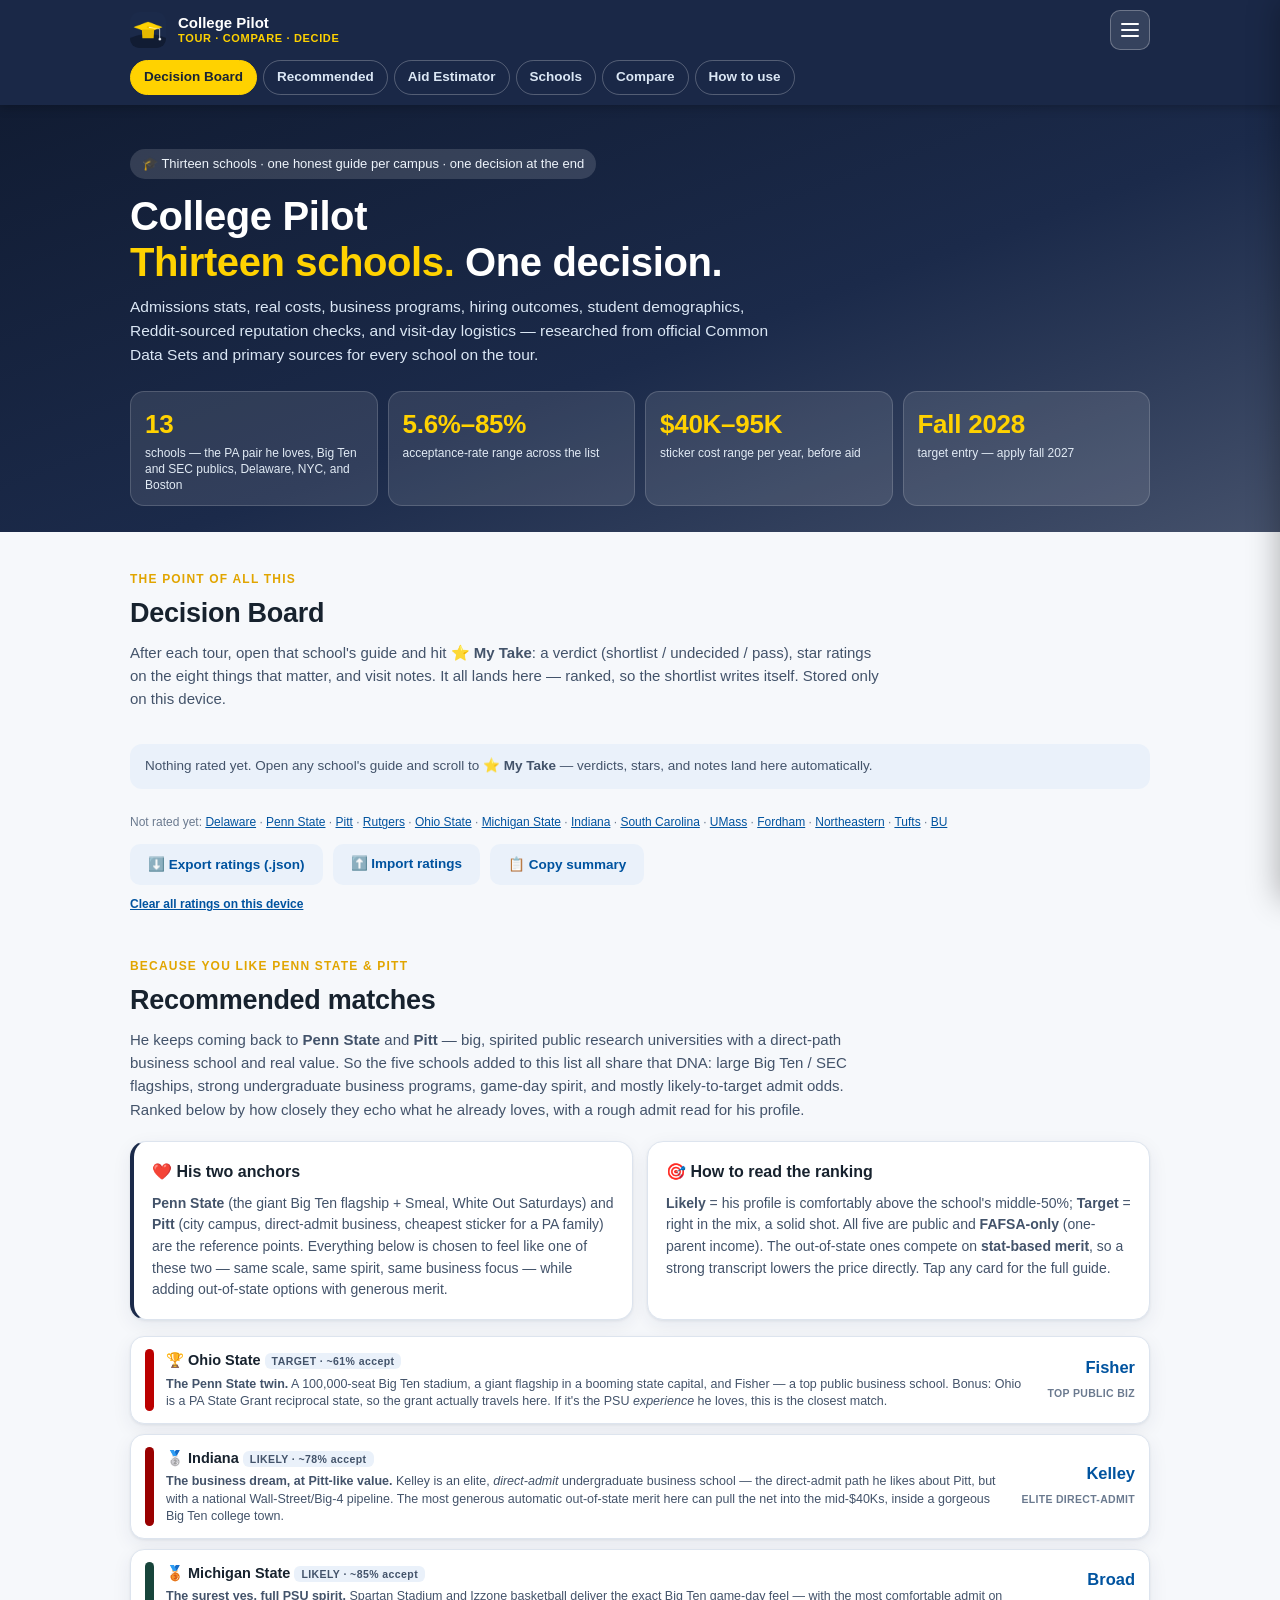
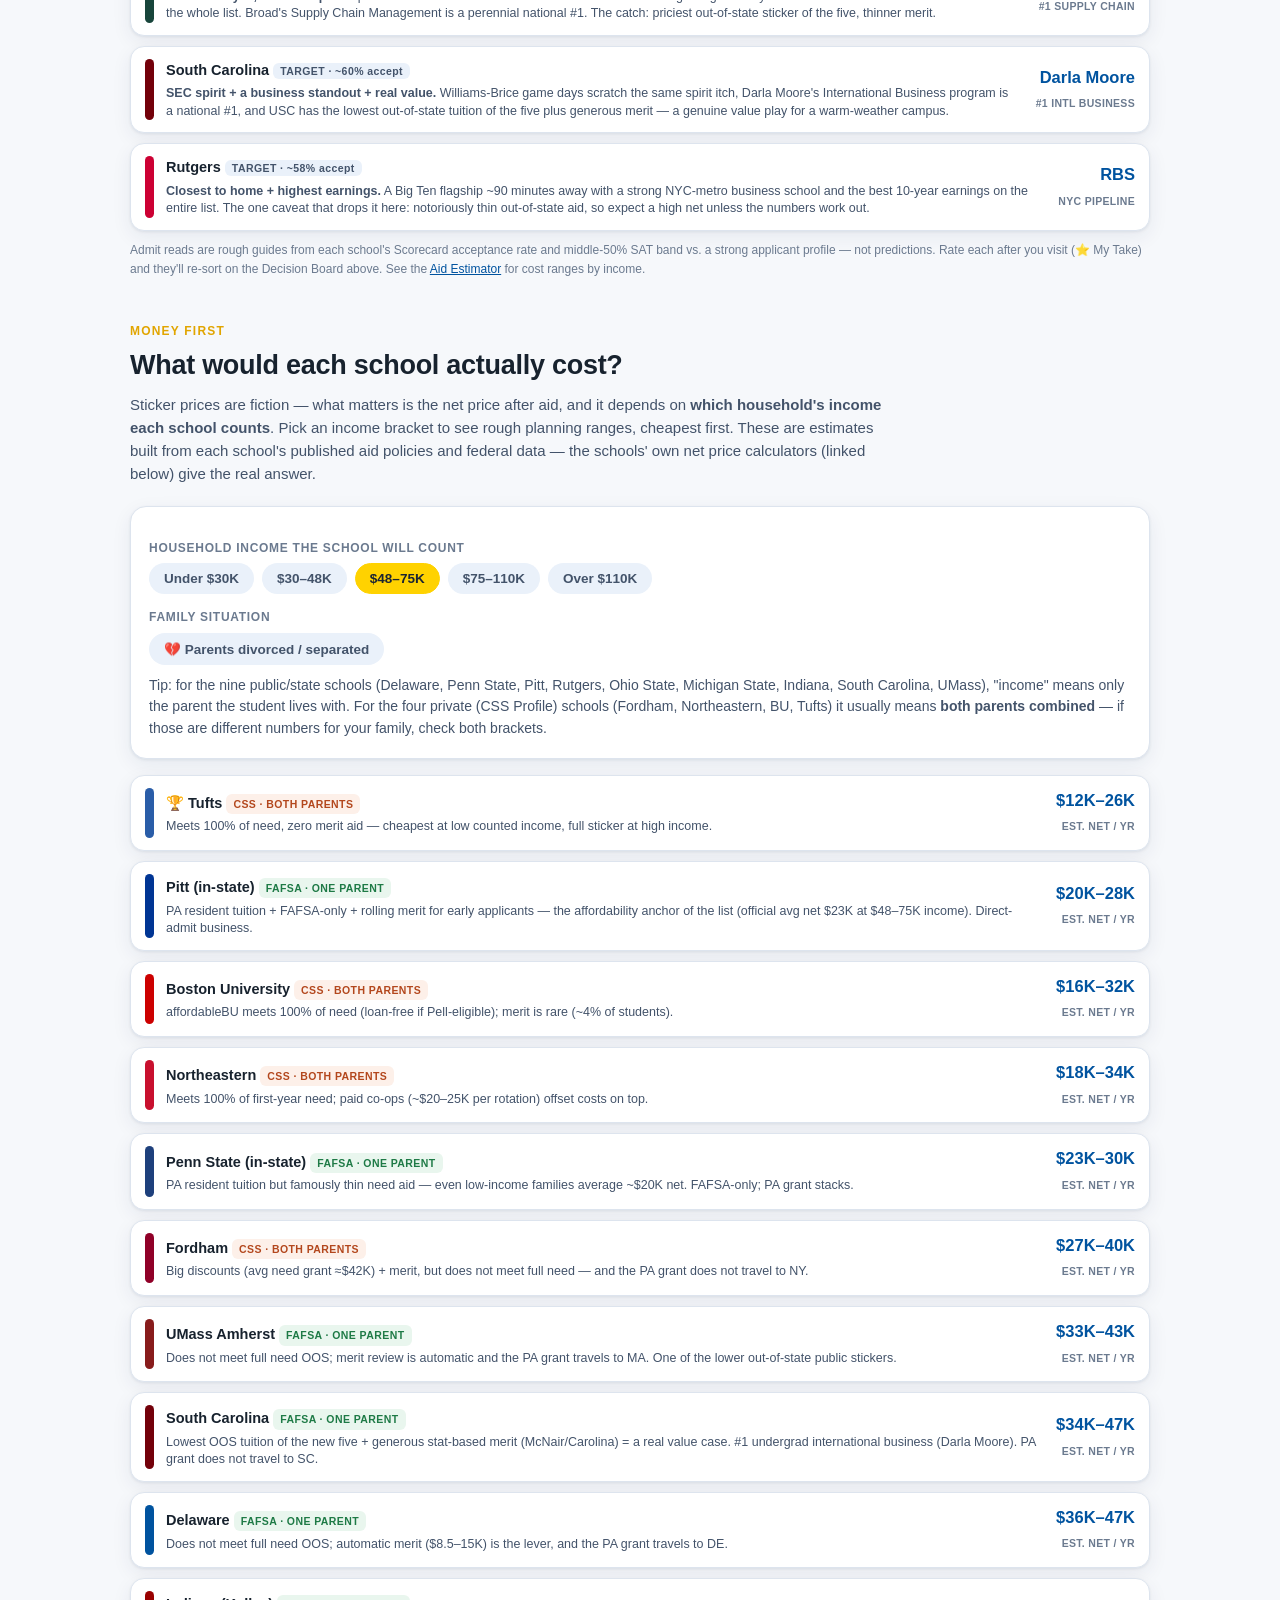
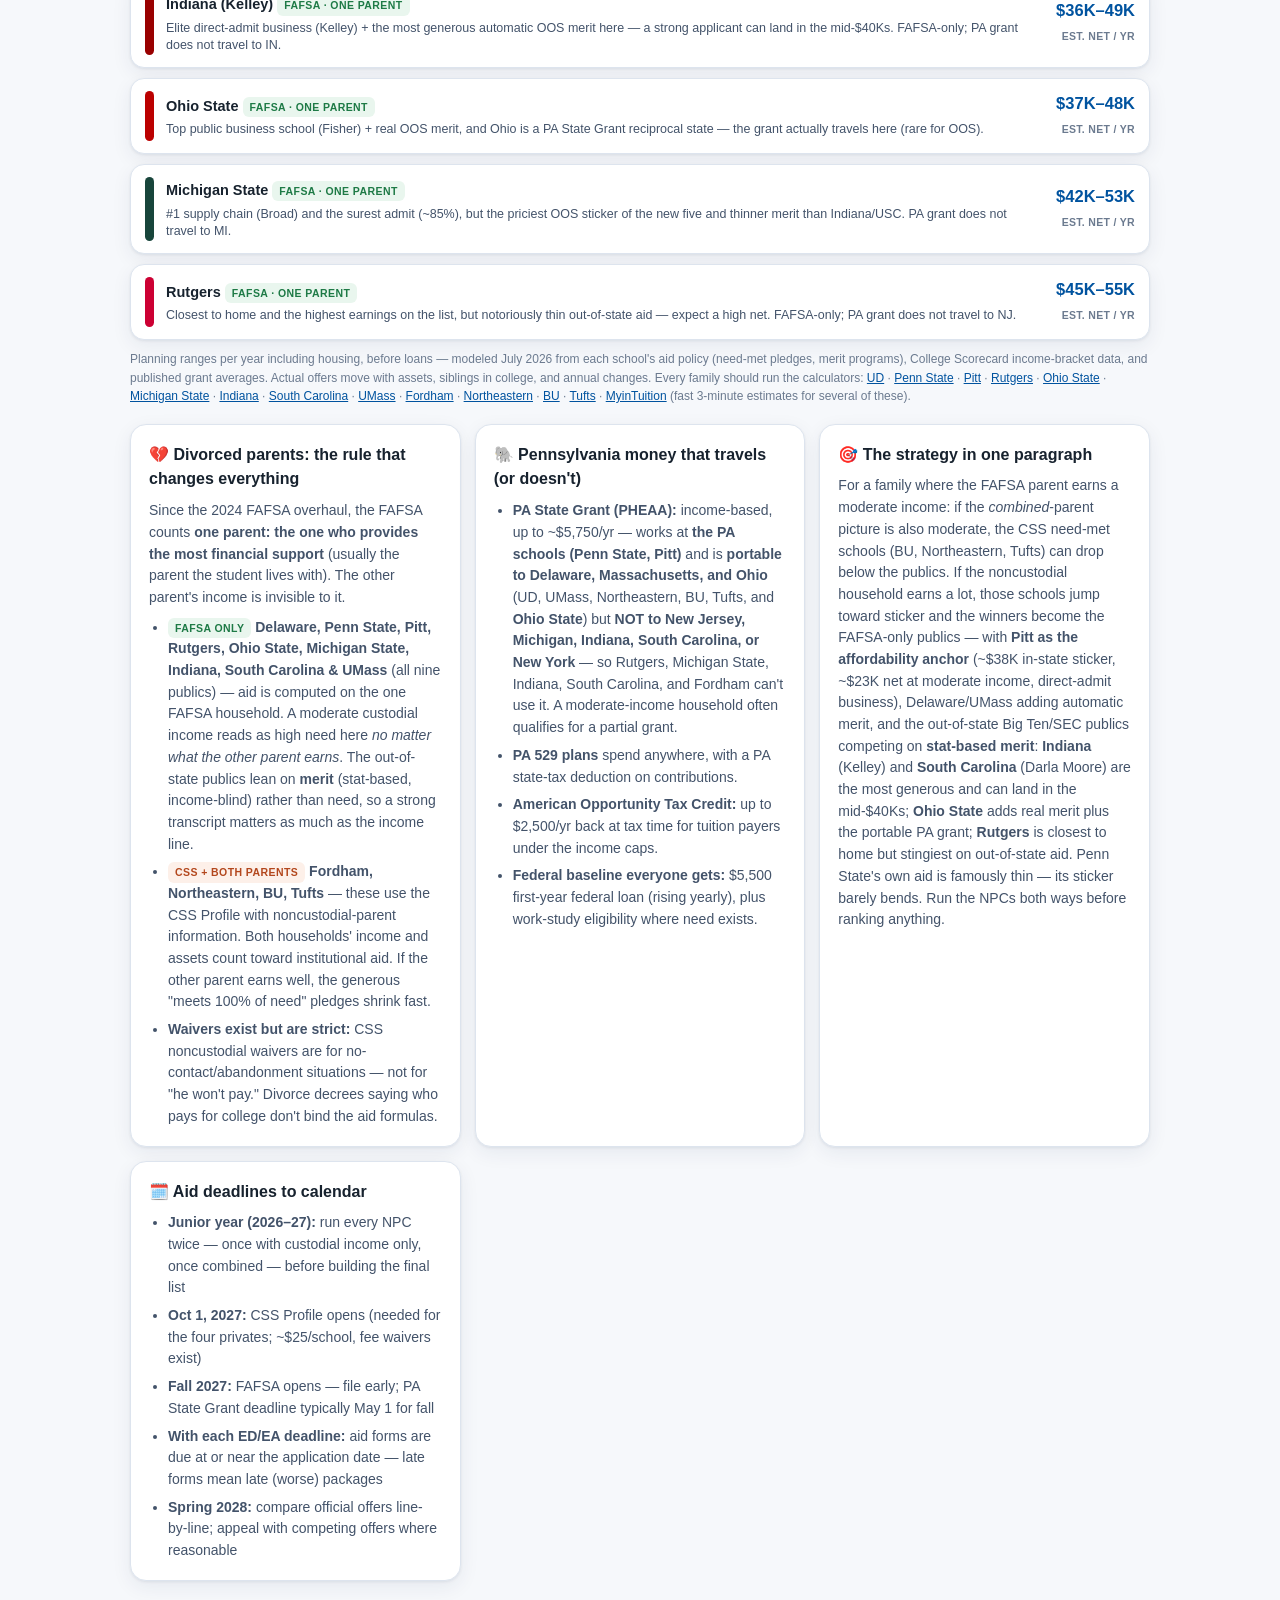
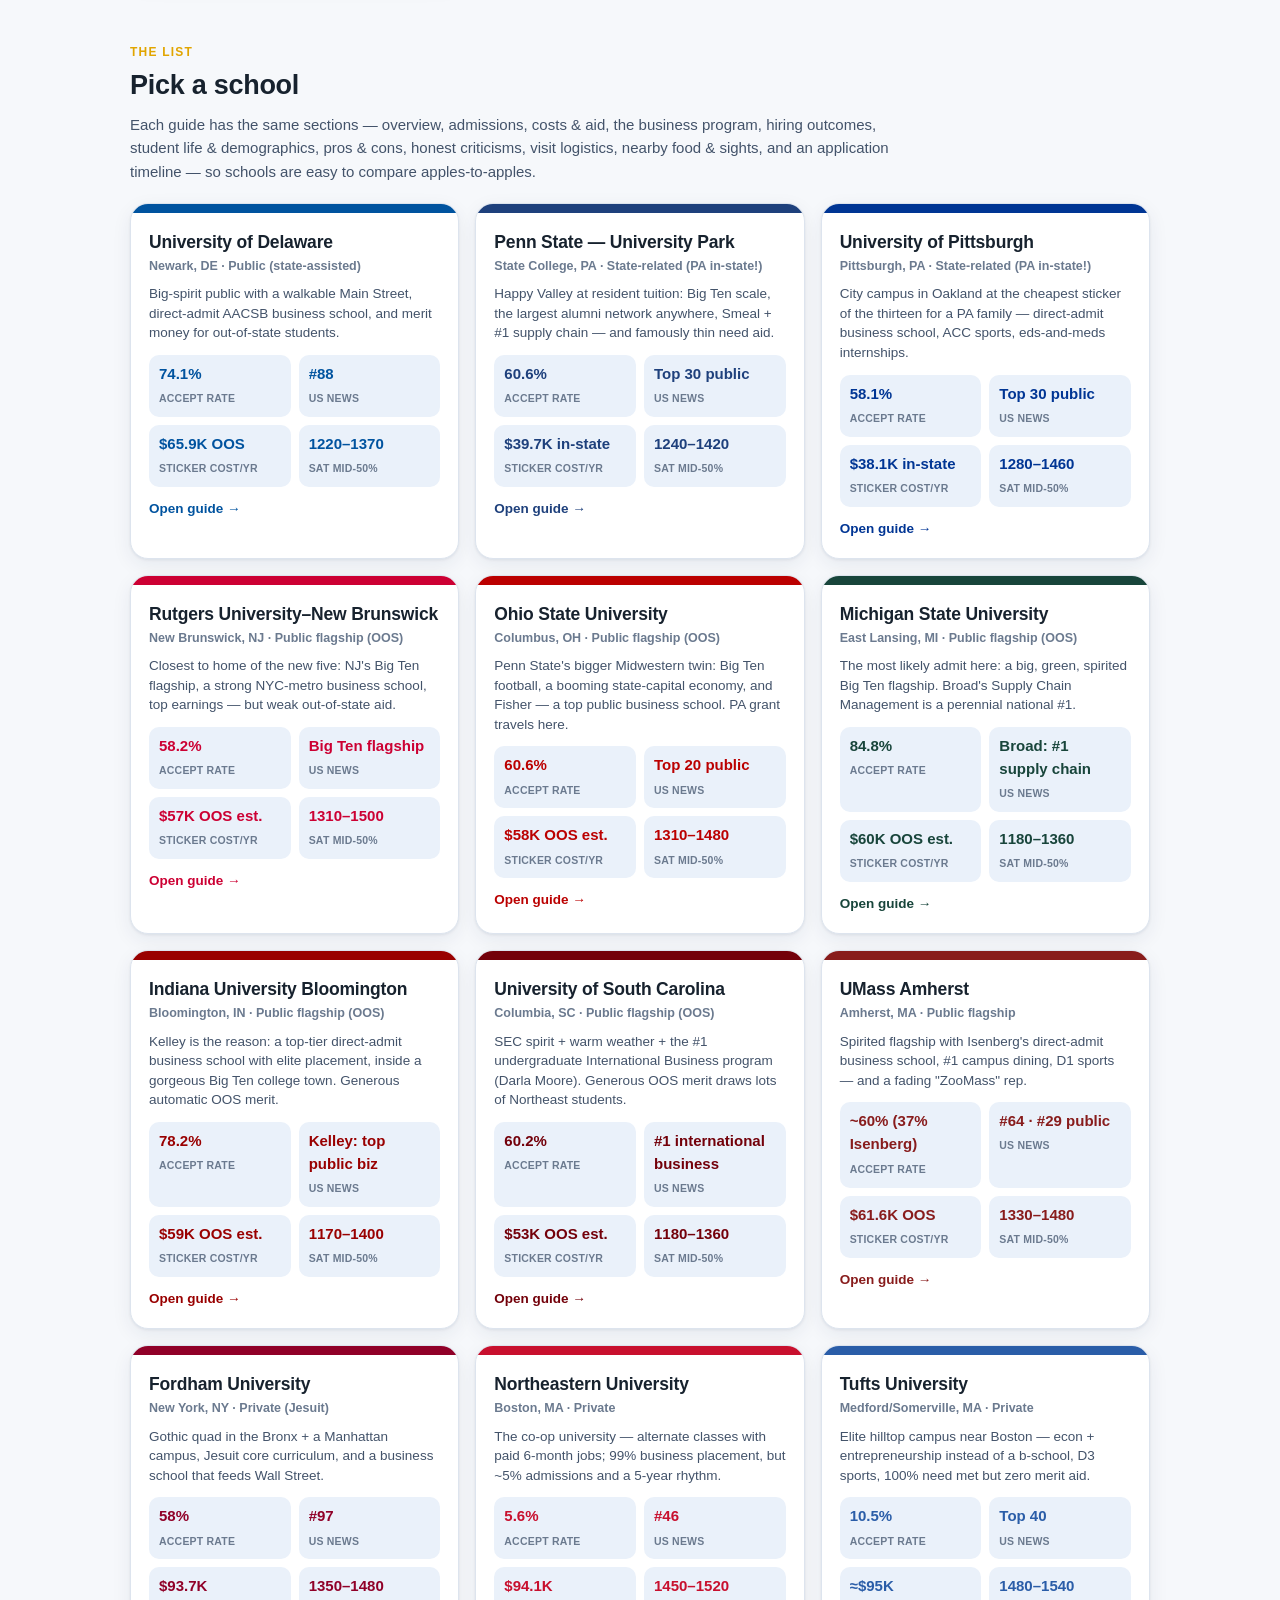
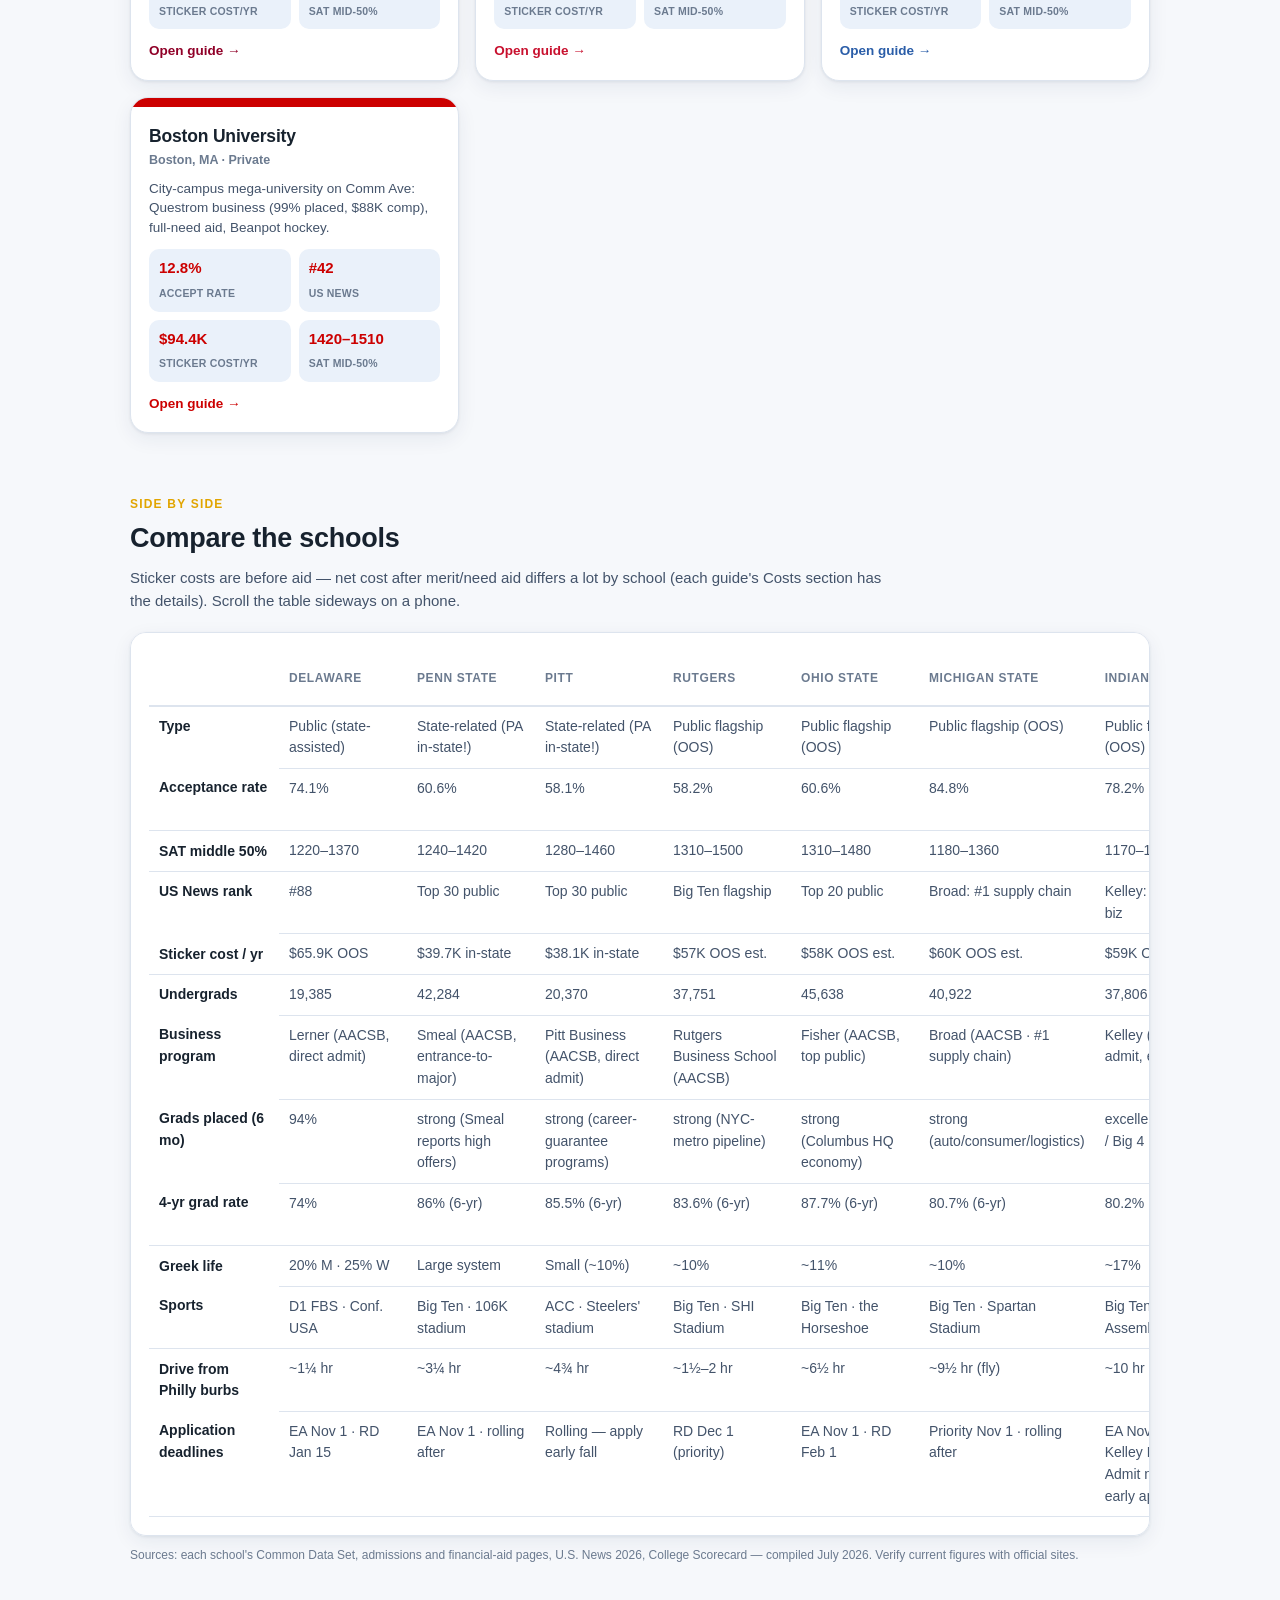
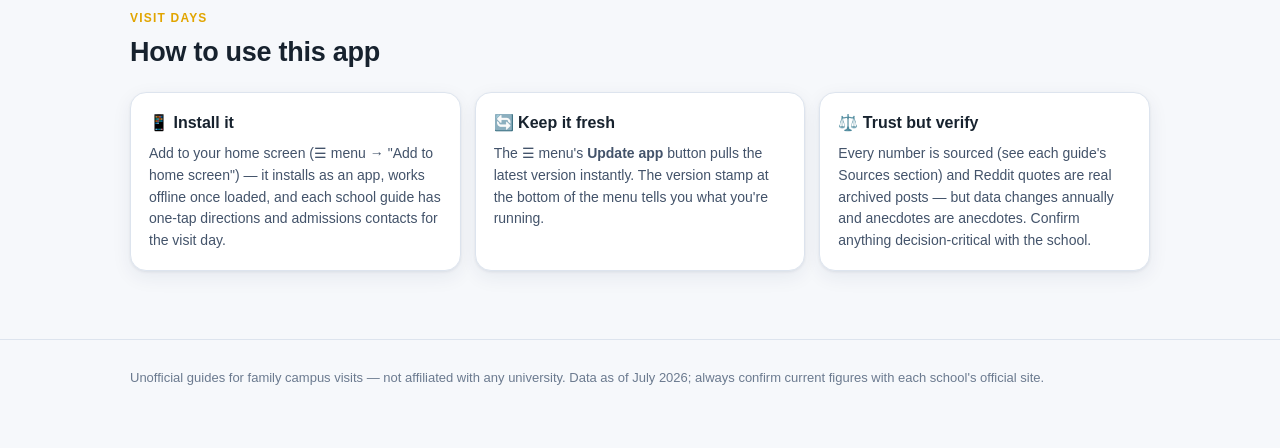
==== commit d4e2ec11: "Add backup/restore for Decision Board ratings - Export the family's ratings as a dated .json file (B" ====
--- a/index.html
+++ b/index.html
@@ -18,8 +18,6 @@
 </head>
 <body>
 
-<a href="#main-content" class="skip-link">Skip to content</a>
-
 <header class="site">
   <div class="bar">
     <img src="icons/icon-192.png" alt="College Pilot icon">
@@ -52,7 +50,7 @@
   </div>
 </div>
 
-<main class="wrap" id="main-content">
+<main class="wrap">
 
 <section id="board">
   <div class="kicker">The point of all this</div>
@@ -60,6 +58,13 @@
   <p class="lead">After each tour, open that school's guide and hit <b>⭐ My Take</b>: a verdict (shortlist / undecided / pass), star ratings on the eight things that matter, and visit notes. It all lands here — ranked, so the shortlist writes itself. Stored only on this device.</p>
   <div class="aidRows" id="boardRows"></div>
   <p class="src" id="boardUnrated"></p>
+  <div class="mapbtns" id="boardBackup">
+    <button id="boardExport" class="btn alt">⬇️ Export ratings (.json)</button>
+    <label for="boardImport" class="btn alt">⬆️ Import ratings</label>
+    <input type="file" id="boardImport" accept="application/json,.json" hidden>
+    <button id="boardCopy" class="btn alt">📋 Copy summary</button>
+  </div>
+  <p class="src" id="boardBackupMsg" role="status" aria-live="polite"></p>
   <p class="src"><button id="boardClear" class="linkBtn">Clear all ratings on this device</button></p>
 </section>
 
--- a/styles.css
+++ b/styles.css
@@ -221,10 +221,7 @@
 .cmp td:first-child{position:sticky;left:0;background:var(--surface);min-width:130px}
 .cmp th{min-width:128px}
 
-/* ===== a11y ===== */
-.skip-link{position:absolute;left:-999px;top:-999px;width:1px;height:1px;overflow:hidden;background:var(--surface);color:var(--ink);padding:10px 16px;border-radius:8px;box-shadow:var(--shadow);z-index:100}
-.skip-link:focus{left:12px;top:calc(12px + var(--sat));width:auto;height:auto;outline:2px solid var(--sc);outline-offset:2px}
-@media (prefers-reduced-motion: reduce){
-  html{scroll-behavior:auto}
-  .drawer,.backdrop{transition:none}
-}
+/* ===== backup ===== */
+#boardBackup{gap:10px}
+#boardBackup .btn{font-family:inherit;font-size:13.5px;border:0;cursor:pointer}
+#boardBackup label.btn{display:inline-block}
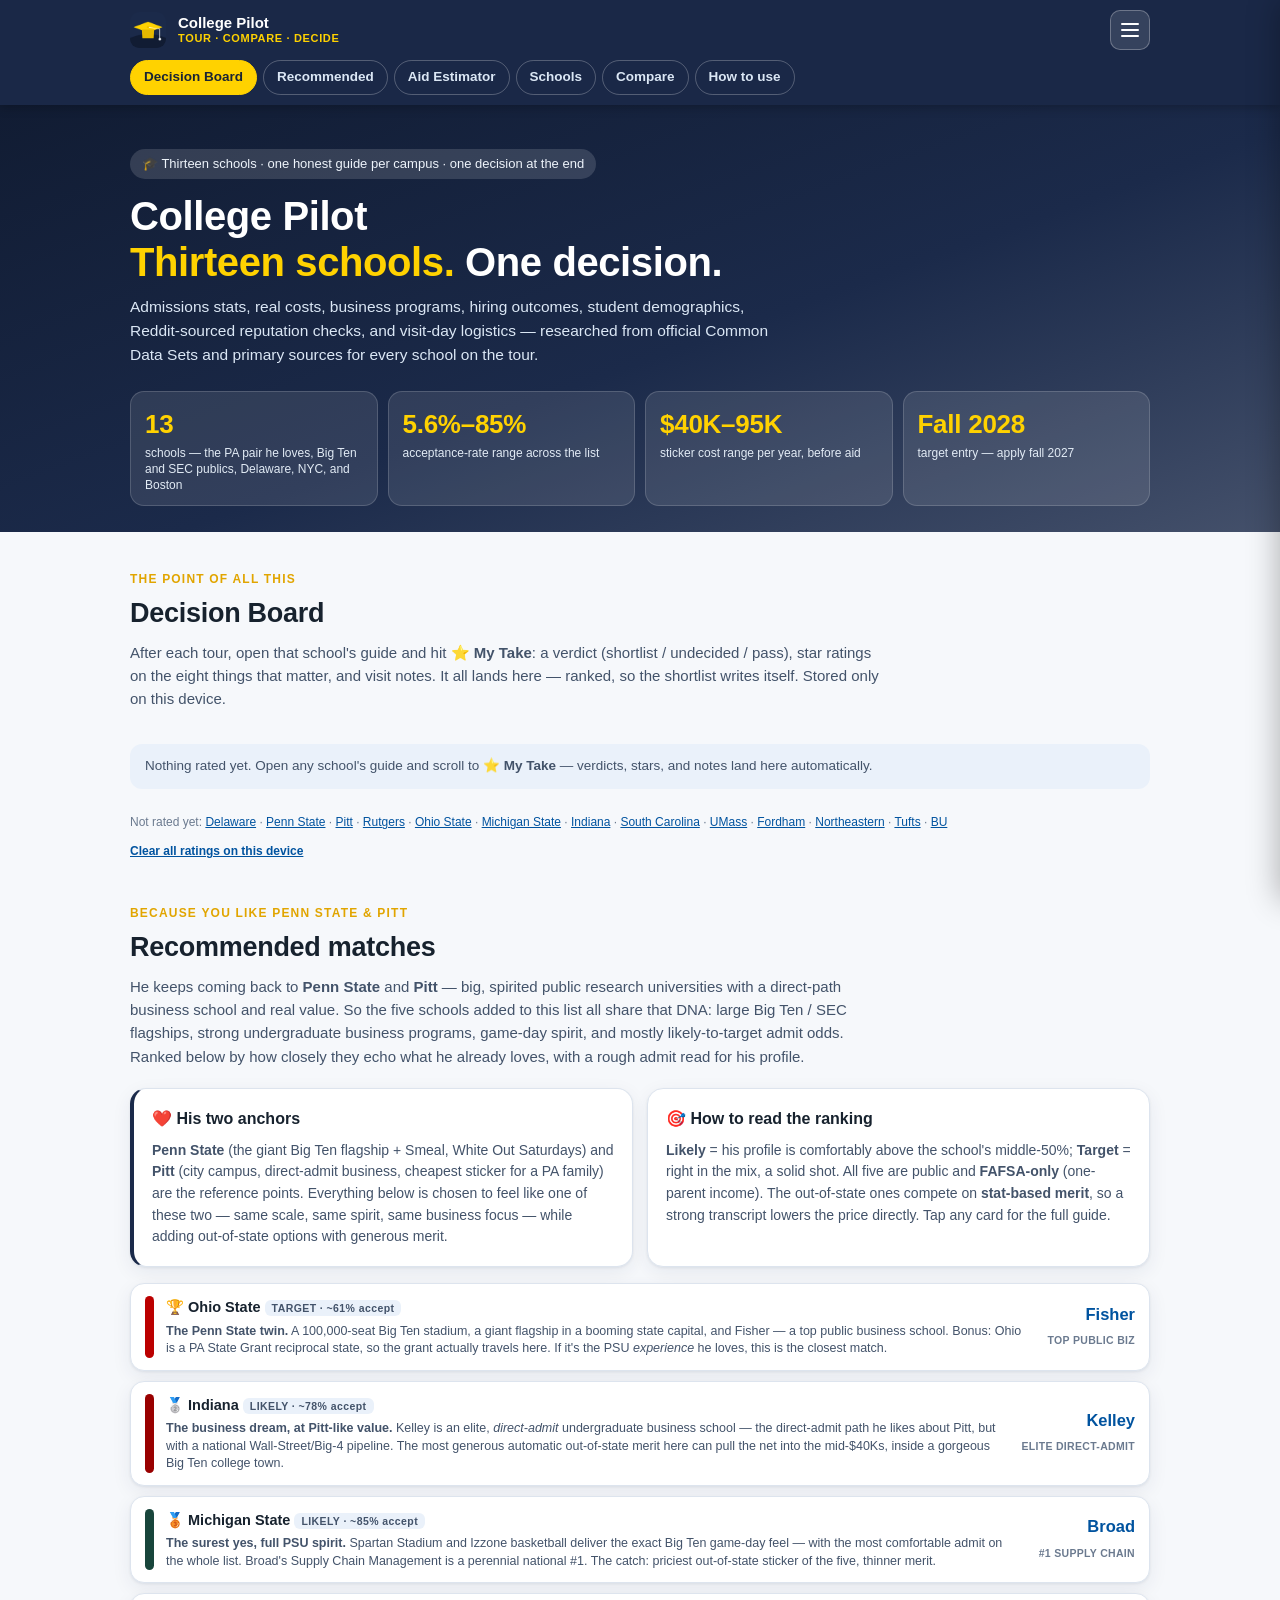
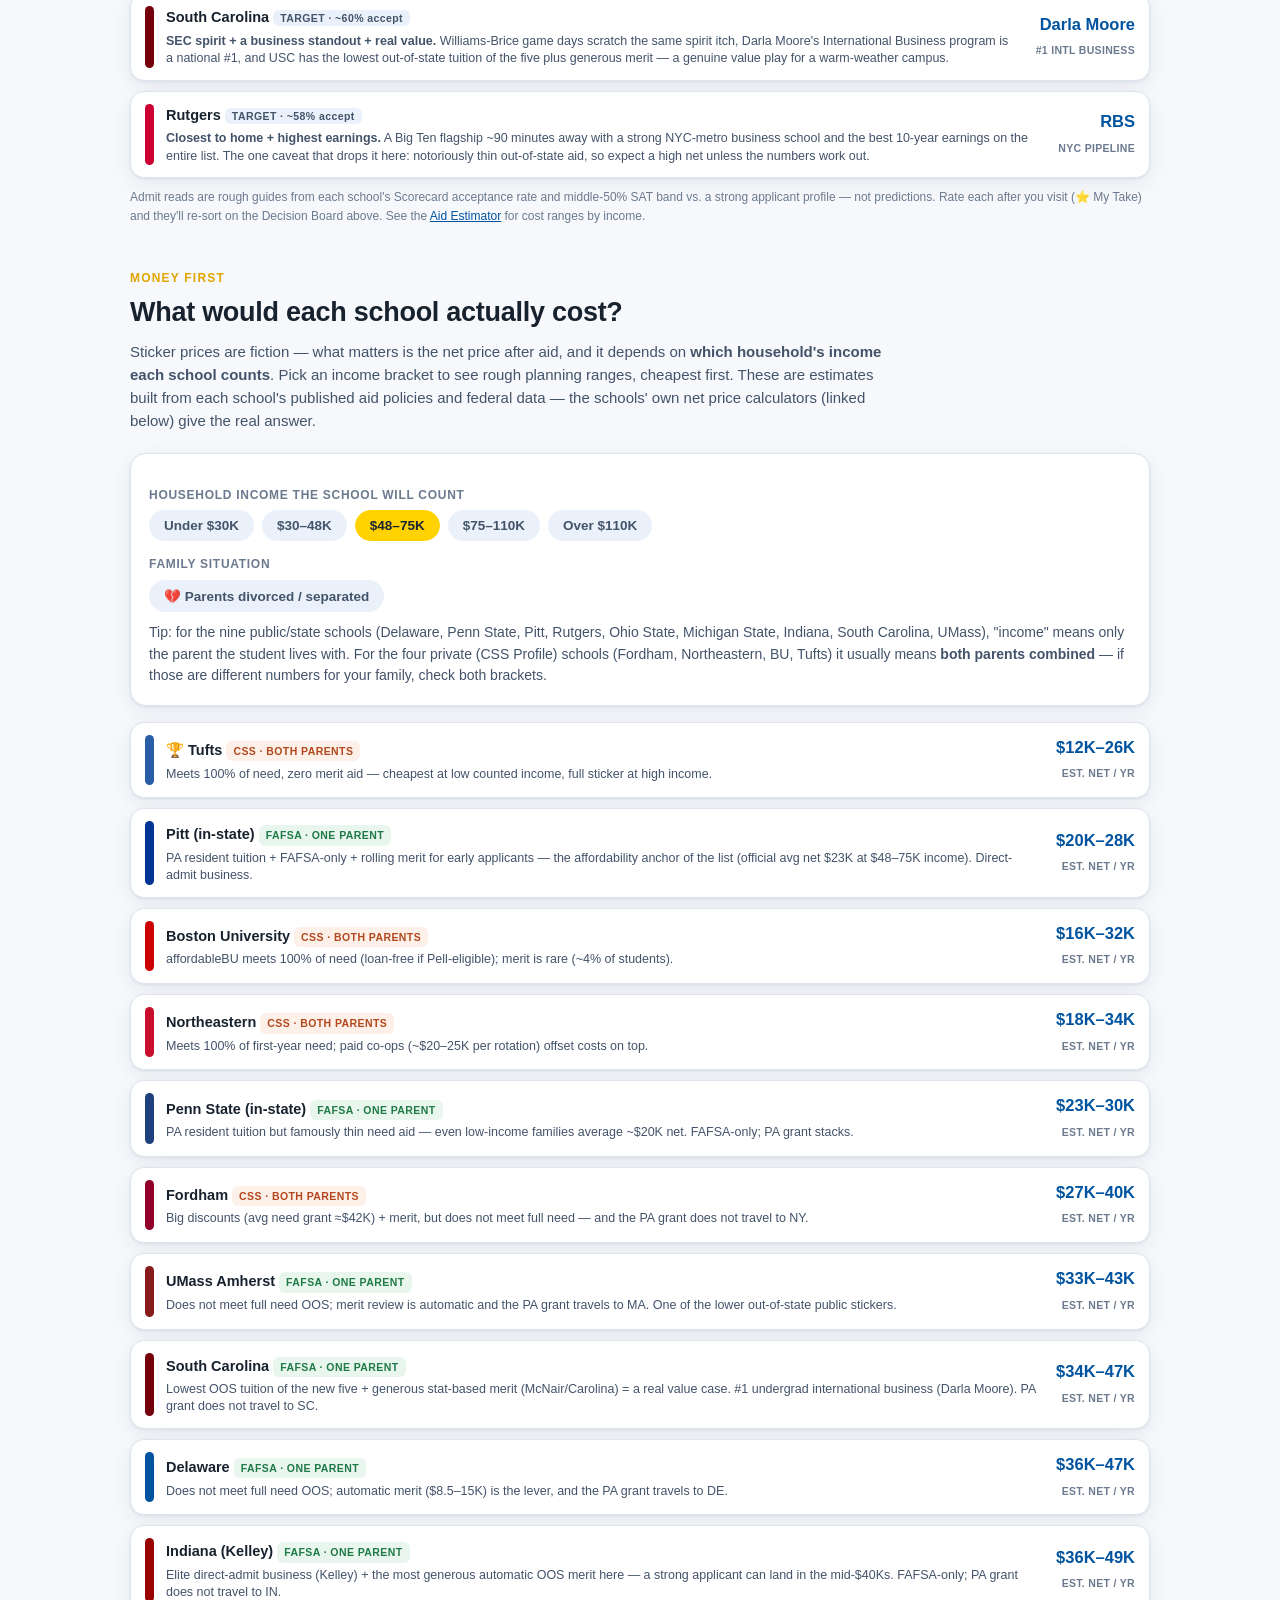
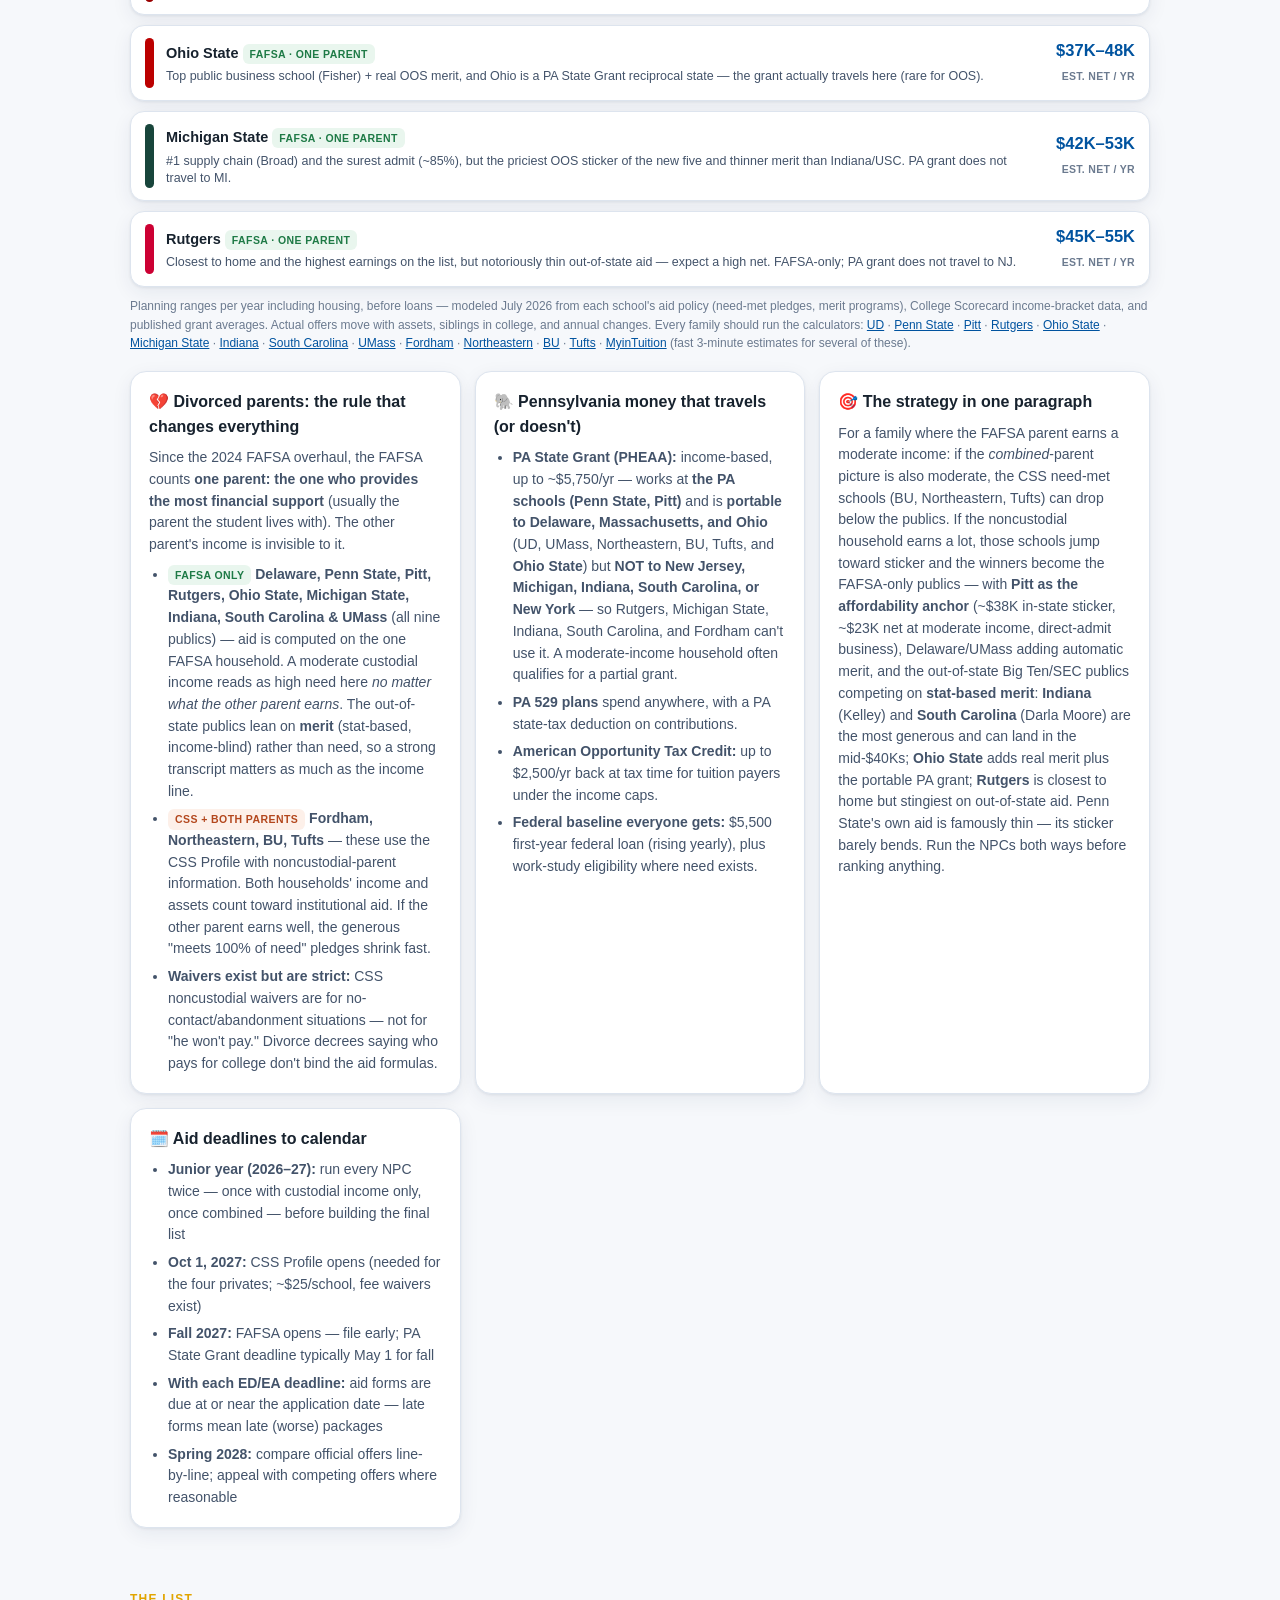
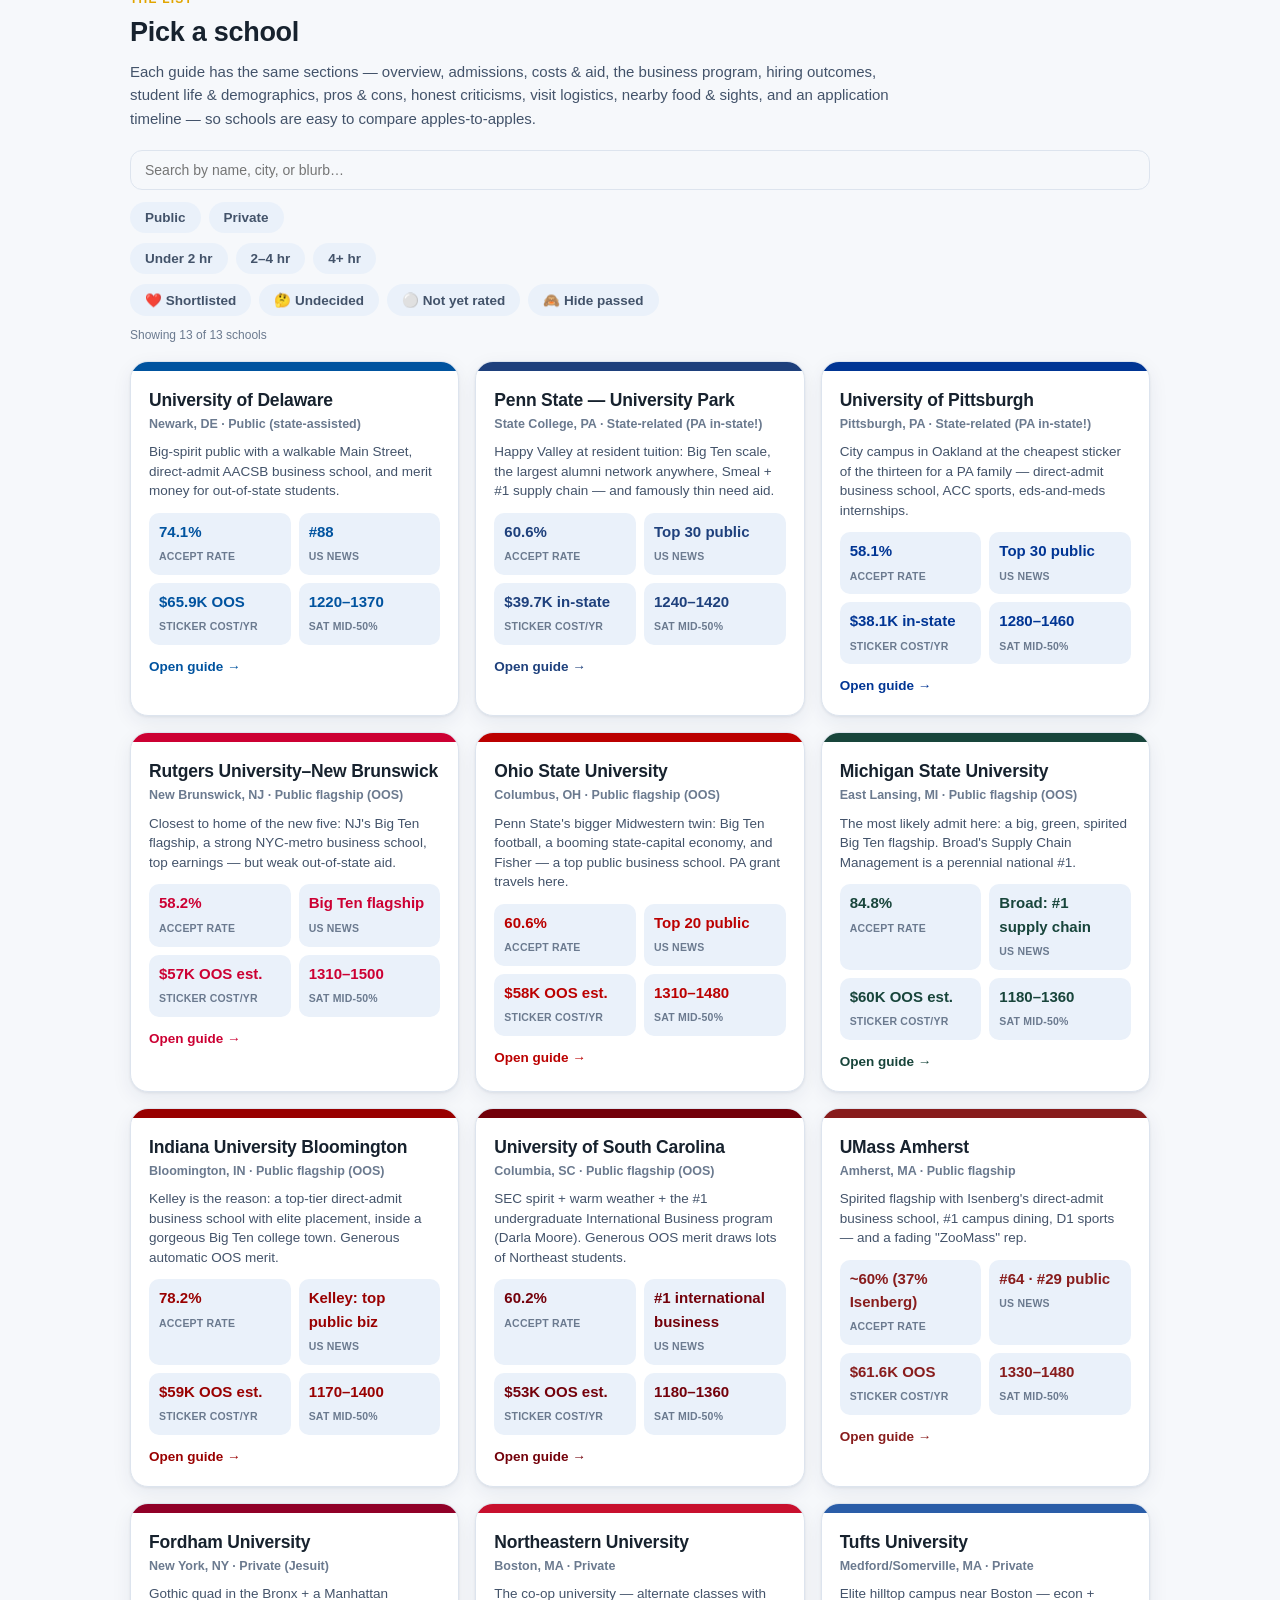
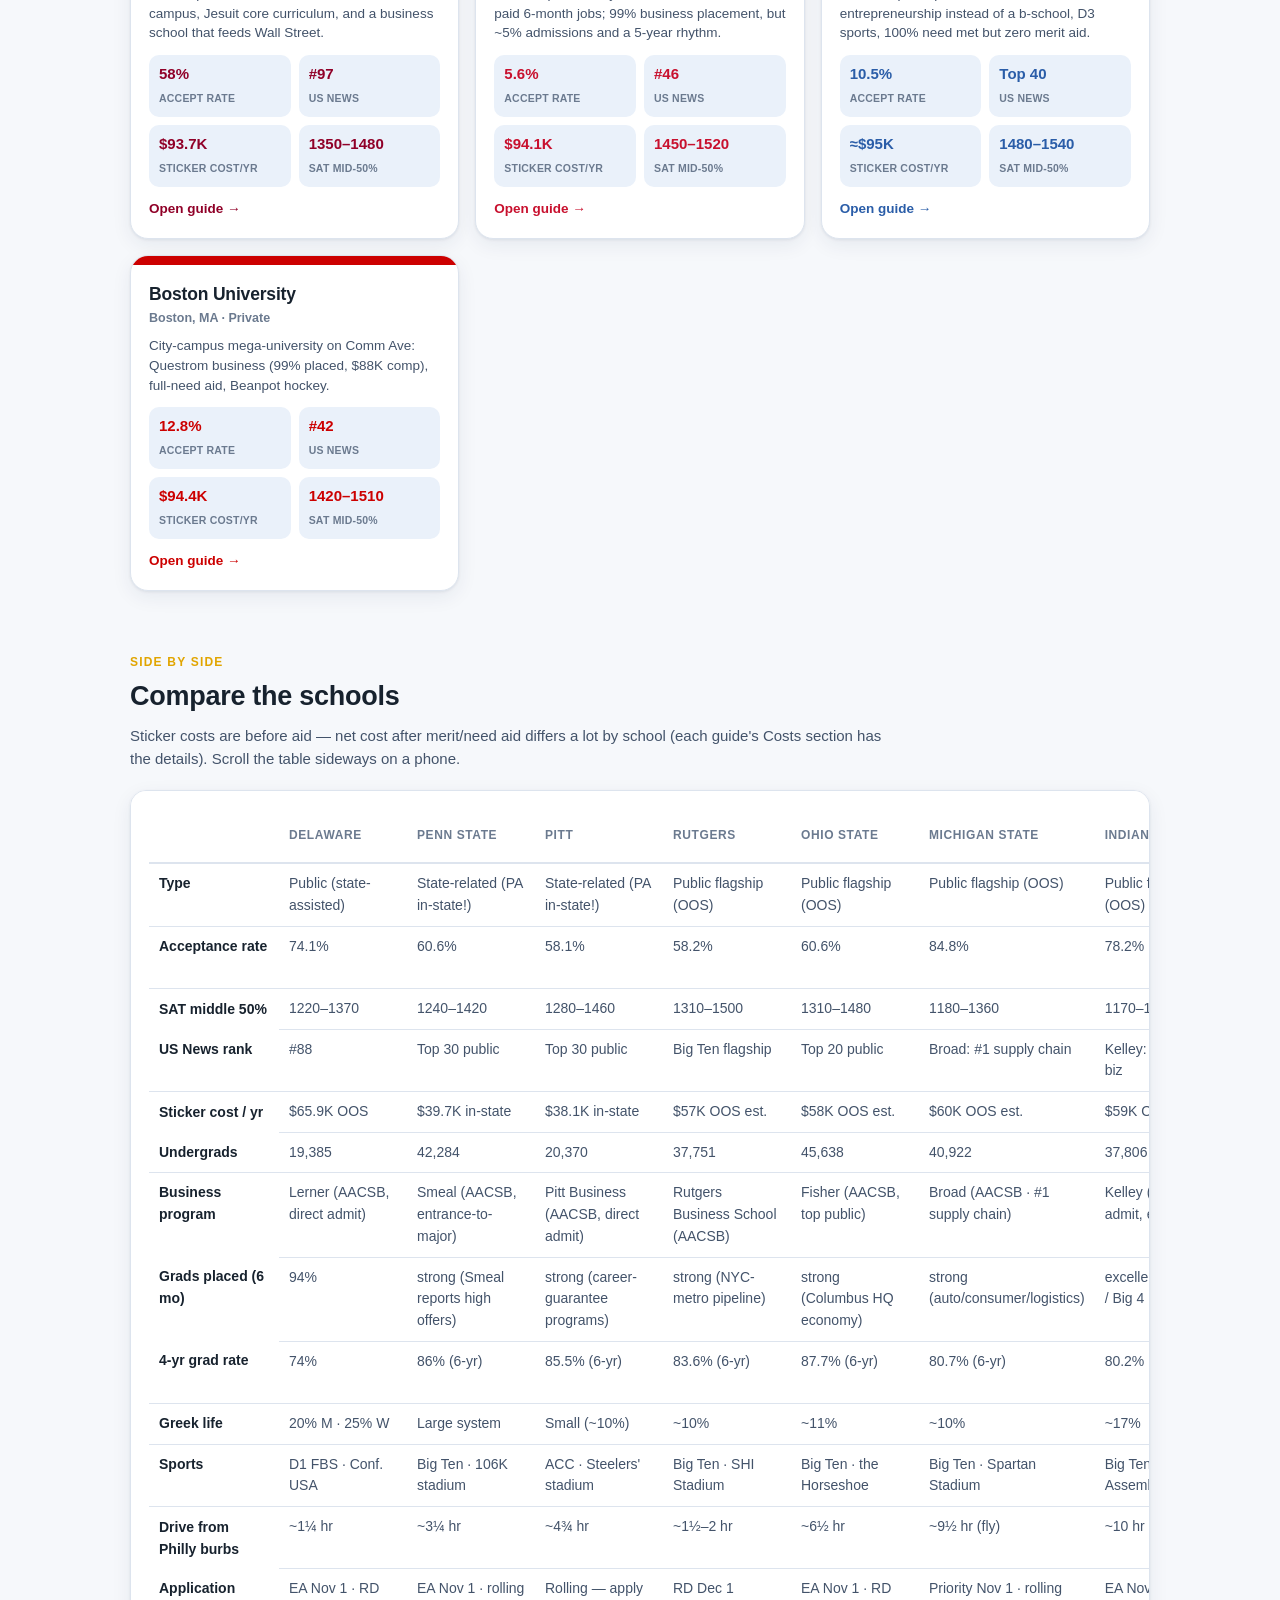
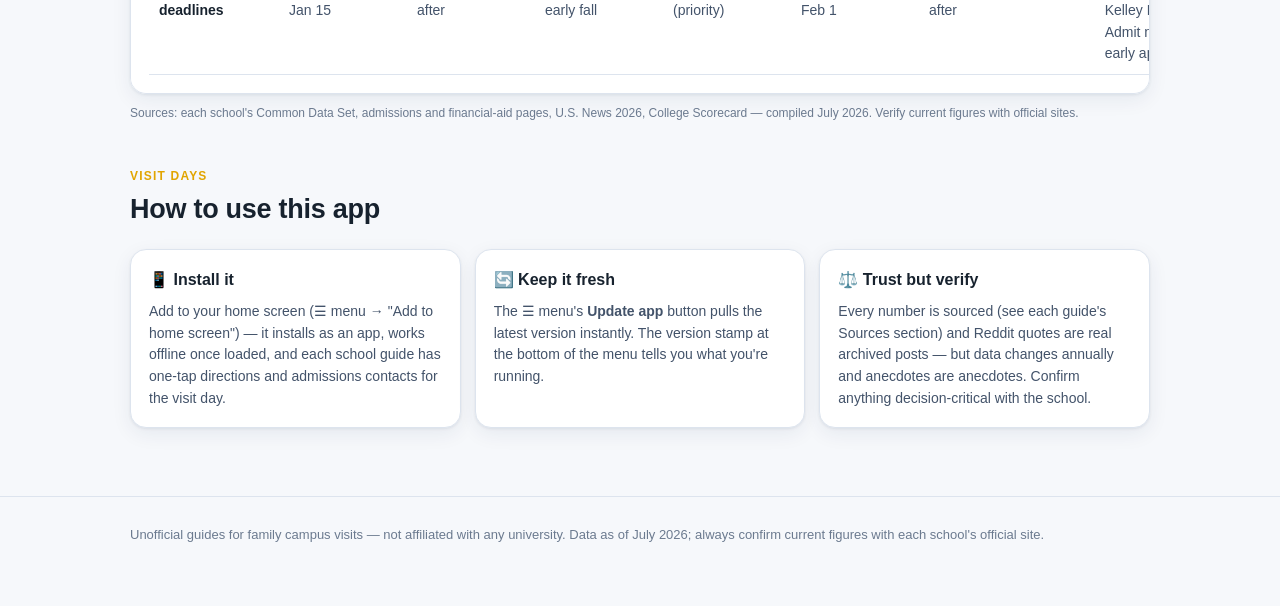
==== commit 85453a2d: "Add search + filter chips to the school grid Adds a debounced accent-insensitive text search plus Ty" ====
--- a/index.html
+++ b/index.html
@@ -58,13 +58,6 @@
   <p class="lead">After each tour, open that school's guide and hit <b>⭐ My Take</b>: a verdict (shortlist / undecided / pass), star ratings on the eight things that matter, and visit notes. It all lands here — ranked, so the shortlist writes itself. Stored only on this device.</p>
   <div class="aidRows" id="boardRows"></div>
   <p class="src" id="boardUnrated"></p>
-  <div class="mapbtns" id="boardBackup">
-    <button id="boardExport" class="btn alt">⬇️ Export ratings (.json)</button>
-    <label for="boardImport" class="btn alt">⬆️ Import ratings</label>
-    <input type="file" id="boardImport" accept="application/json,.json" hidden>
-    <button id="boardCopy" class="btn alt">📋 Copy summary</button>
-  </div>
-  <p class="src" id="boardBackupMsg" role="status" aria-live="polite"></p>
   <p class="src"><button id="boardClear" class="linkBtn">Clear all ratings on this device</button></p>
 </section>
 
@@ -180,7 +173,21 @@
   <div class="kicker">The list</div>
   <h2>Pick a school</h2>
   <p class="lead">Each guide has the same sections — overview, admissions, costs &amp; aid, the business program, hiring outcomes, student life &amp; demographics, pros &amp; cons, honest criticisms, visit logistics, nearby food &amp; sights, and an application timeline — so schools are easy to compare apples-to-apples.</p>
+
+  <div class="schoolFilters" id="schoolFilters">
+    <div class="filterSearch">
+      <label for="schoolSearch" class="vh">Search schools by name, city, or blurb</label>
+      <input type="search" id="schoolSearch" placeholder="Search by name, city, or blurb…" autocomplete="off">
+      <button type="button" id="schoolSearchClear" aria-label="Clear search" hidden>✕</button>
+    </div>
+    <div class="aidChips" id="filterType" role="group" aria-label="Filter by school type"></div>
+    <div class="aidChips" id="filterDrive" role="group" aria-label="Filter by drive time"></div>
+    <div class="aidChips" id="filterVerdict" role="group" aria-label="Filter by your verdict"></div>
+    <p class="src" id="schoolFilterCount"></p>
+  </div>
+
   <div class="schoolGrid" id="schoolGrid"></div>
+  <div class="note" id="schoolGridEmpty" hidden>No schools match your filters. <button type="button" class="linkBtn" id="schoolFilterReset">Clear filters</button></div>
 </section>
 
 <section id="compare">
--- a/styles.css
+++ b/styles.css
@@ -221,7 +221,14 @@
 .cmp td:first-child{position:sticky;left:0;background:var(--surface);min-width:130px}
 .cmp th{min-width:128px}
 
-/* ===== backup ===== */
-#boardBackup{gap:10px}
-#boardBackup .btn{font-family:inherit;font-size:13.5px;border:0;cursor:pointer}
-#boardBackup label.btn{display:inline-block}
+/* ===== filters ===== */
+.vh{position:absolute;width:1px;height:1px;padding:0;margin:-1px;overflow:hidden;clip:rect(0,0,0,0);white-space:nowrap;border:0}
+.schoolFilters{margin:18px 0 -2px}
+.filterSearch{position:relative;margin-bottom:12px}
+.filterSearch input{width:100%;background:var(--bg);border:1px solid var(--line);border-radius:12px;padding:11px 40px 11px 14px;font-family:inherit;font-size:14px;color:var(--ink);box-sizing:border-box}
+.filterSearch input:focus{outline:2px solid var(--sc,var(--mark-1));outline-offset:1px}
+.filterSearch input::-webkit-search-cancel-button{display:none}
+.filterSearch button{position:absolute;top:50%;right:6px;transform:translateY(-50%);background:var(--chip);border:0;border-radius:8px;width:28px;height:28px;color:var(--ink-2);cursor:pointer;font-family:inherit;font-size:13px}
+.schoolFilters .aidChips{margin-bottom:10px}
+#schoolFilterCount{margin:2px 0 0}
+#schoolGridEmpty{text-align:center}
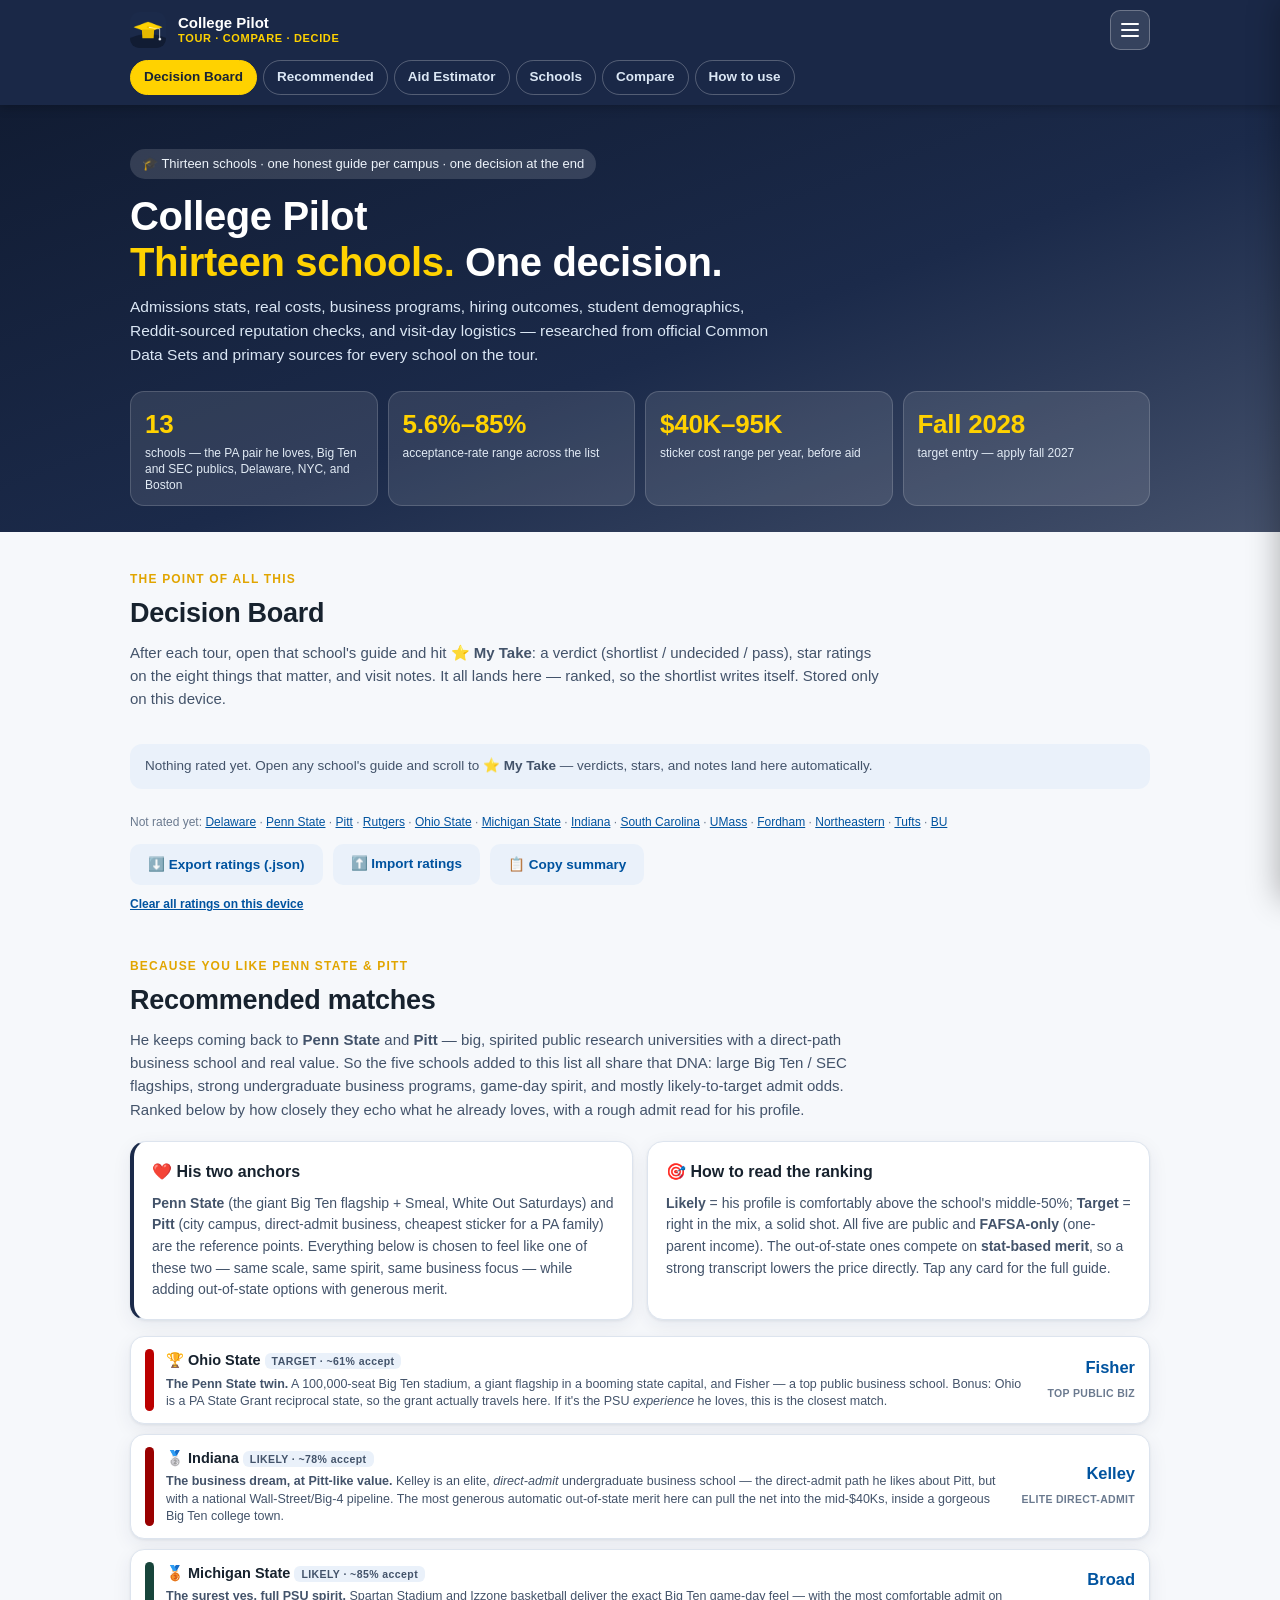
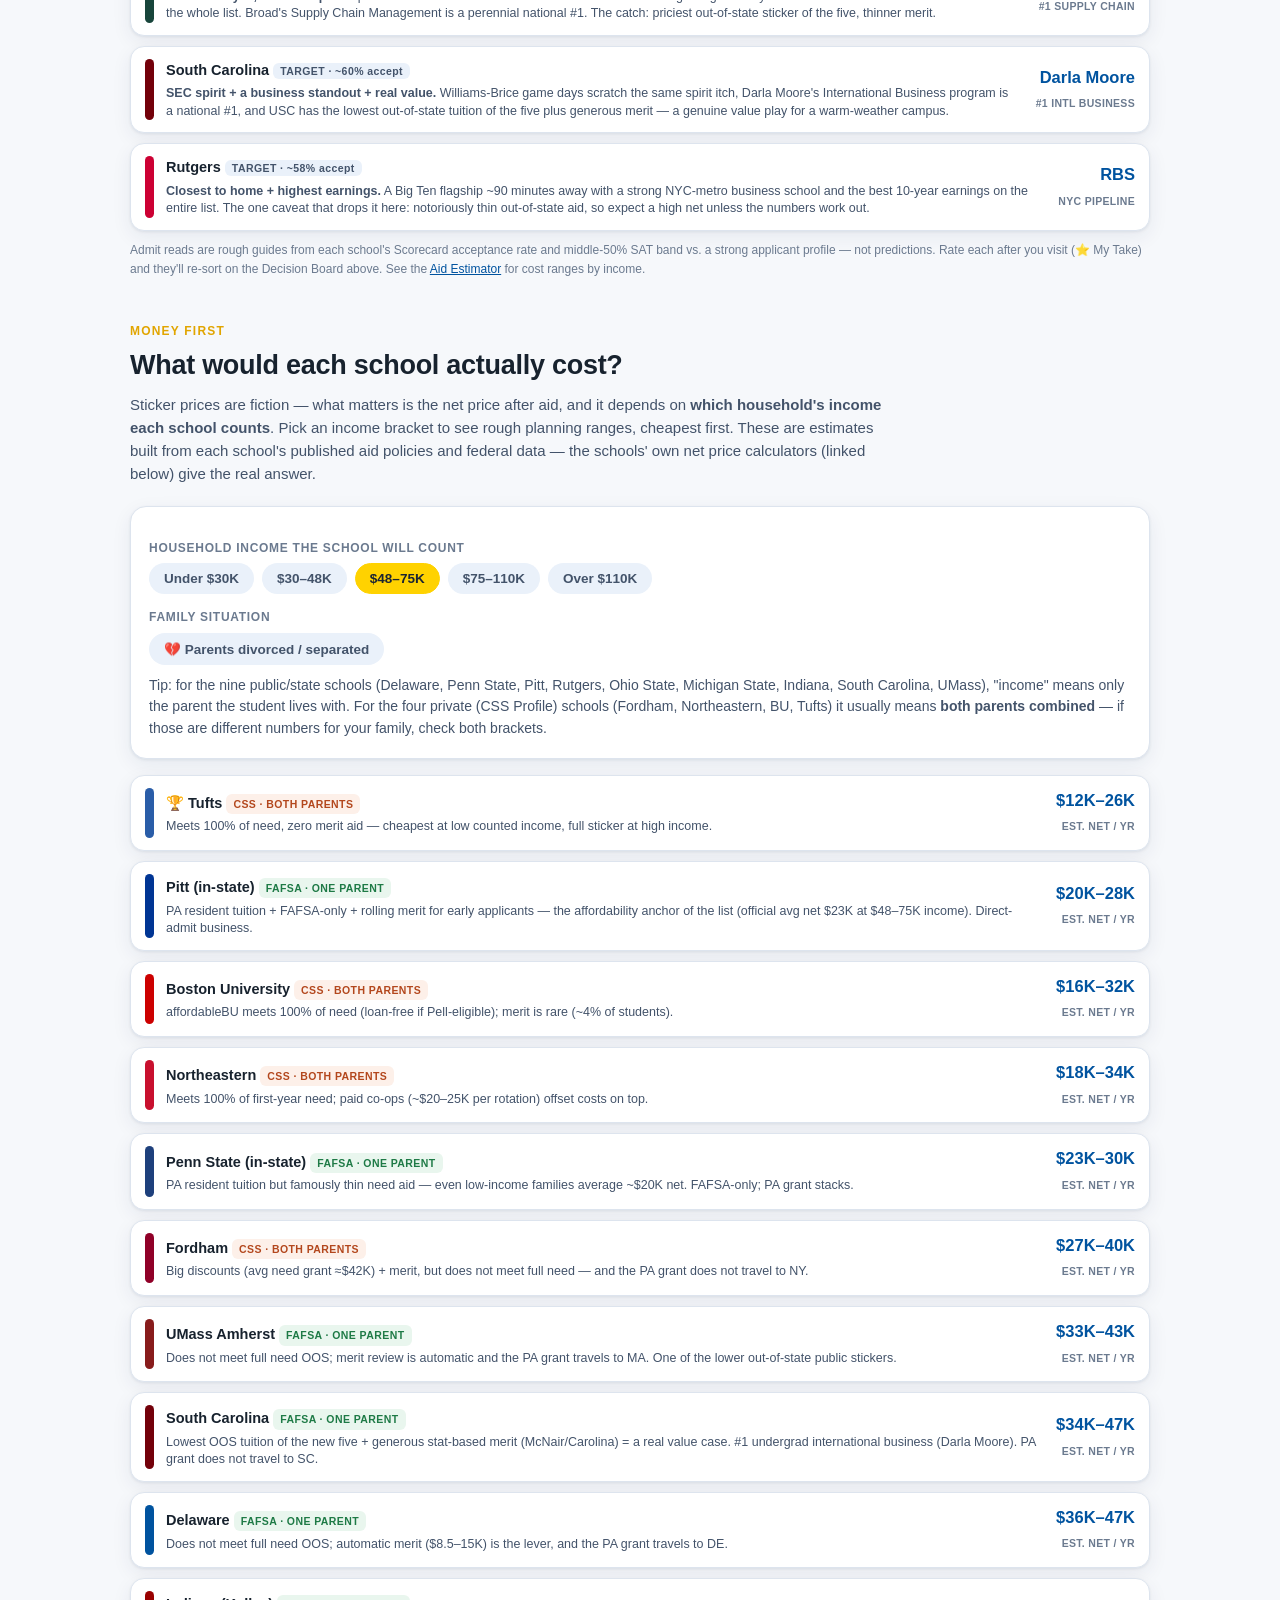
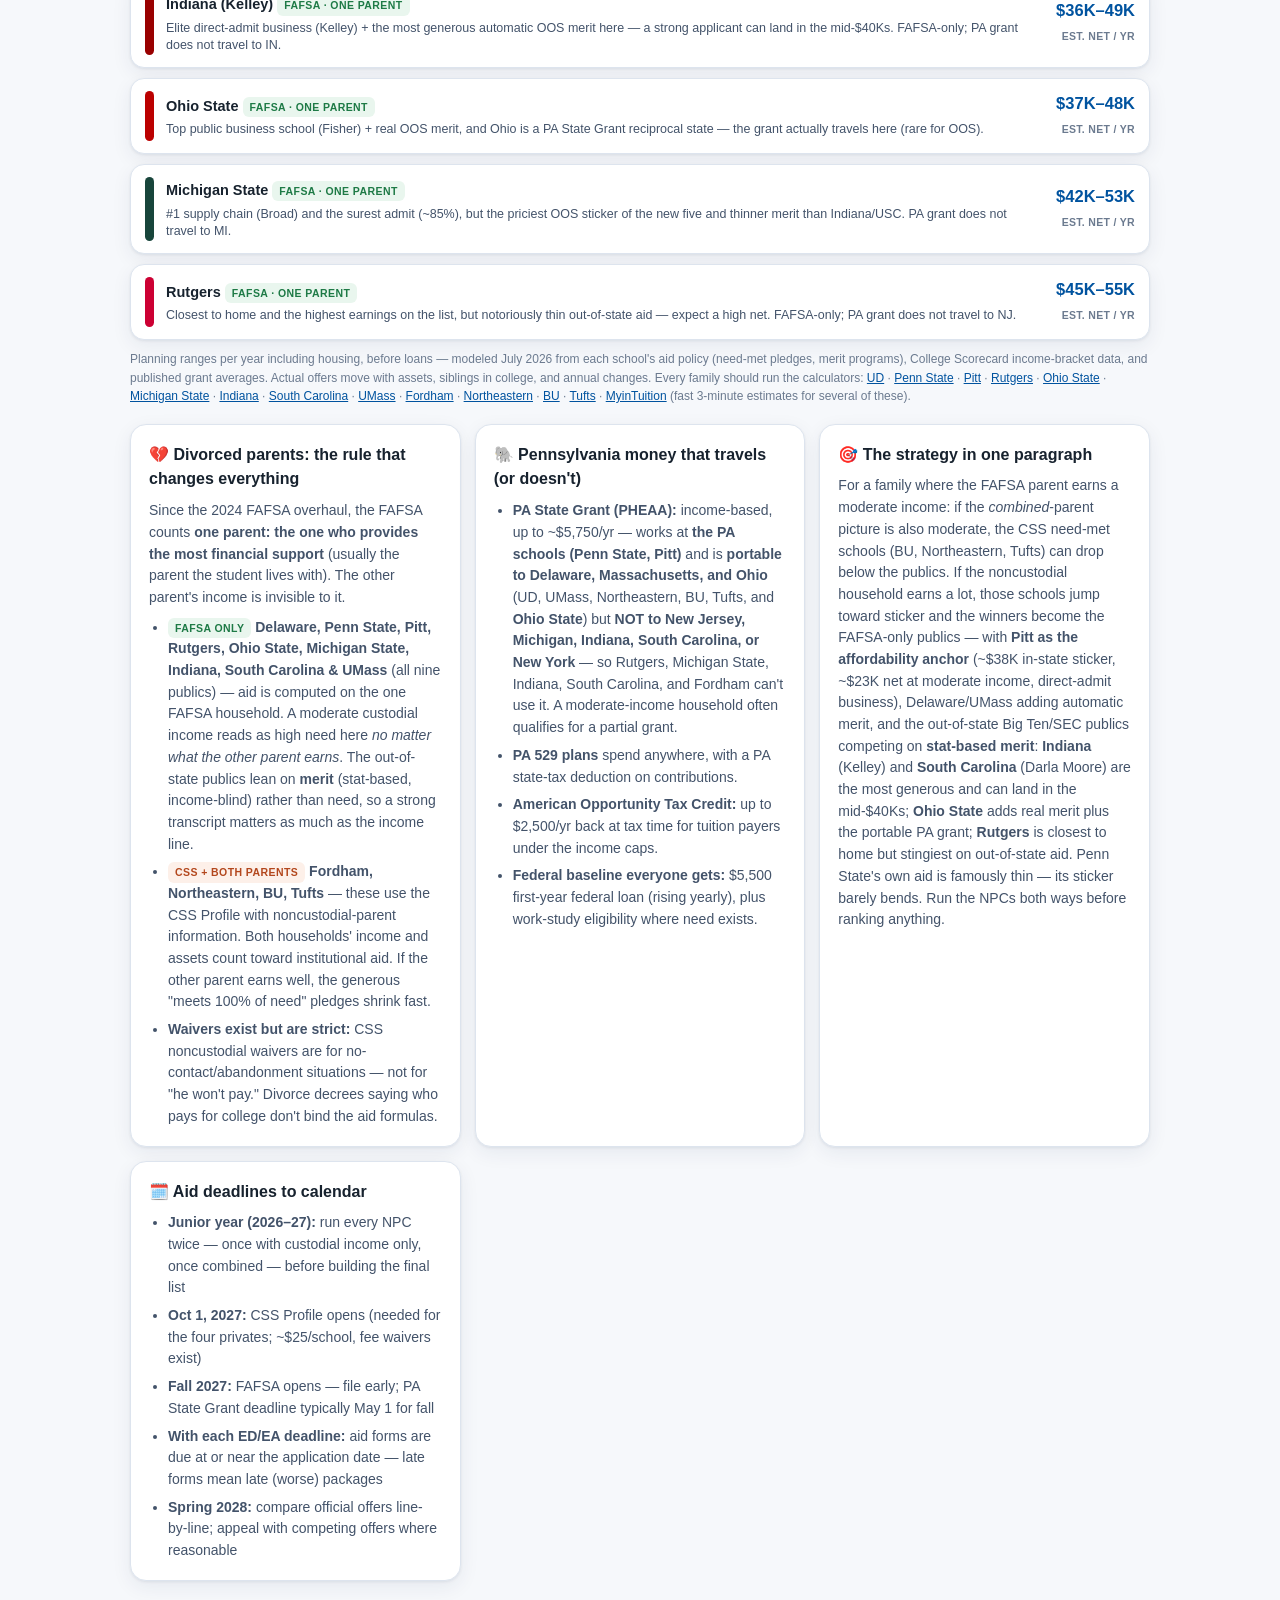
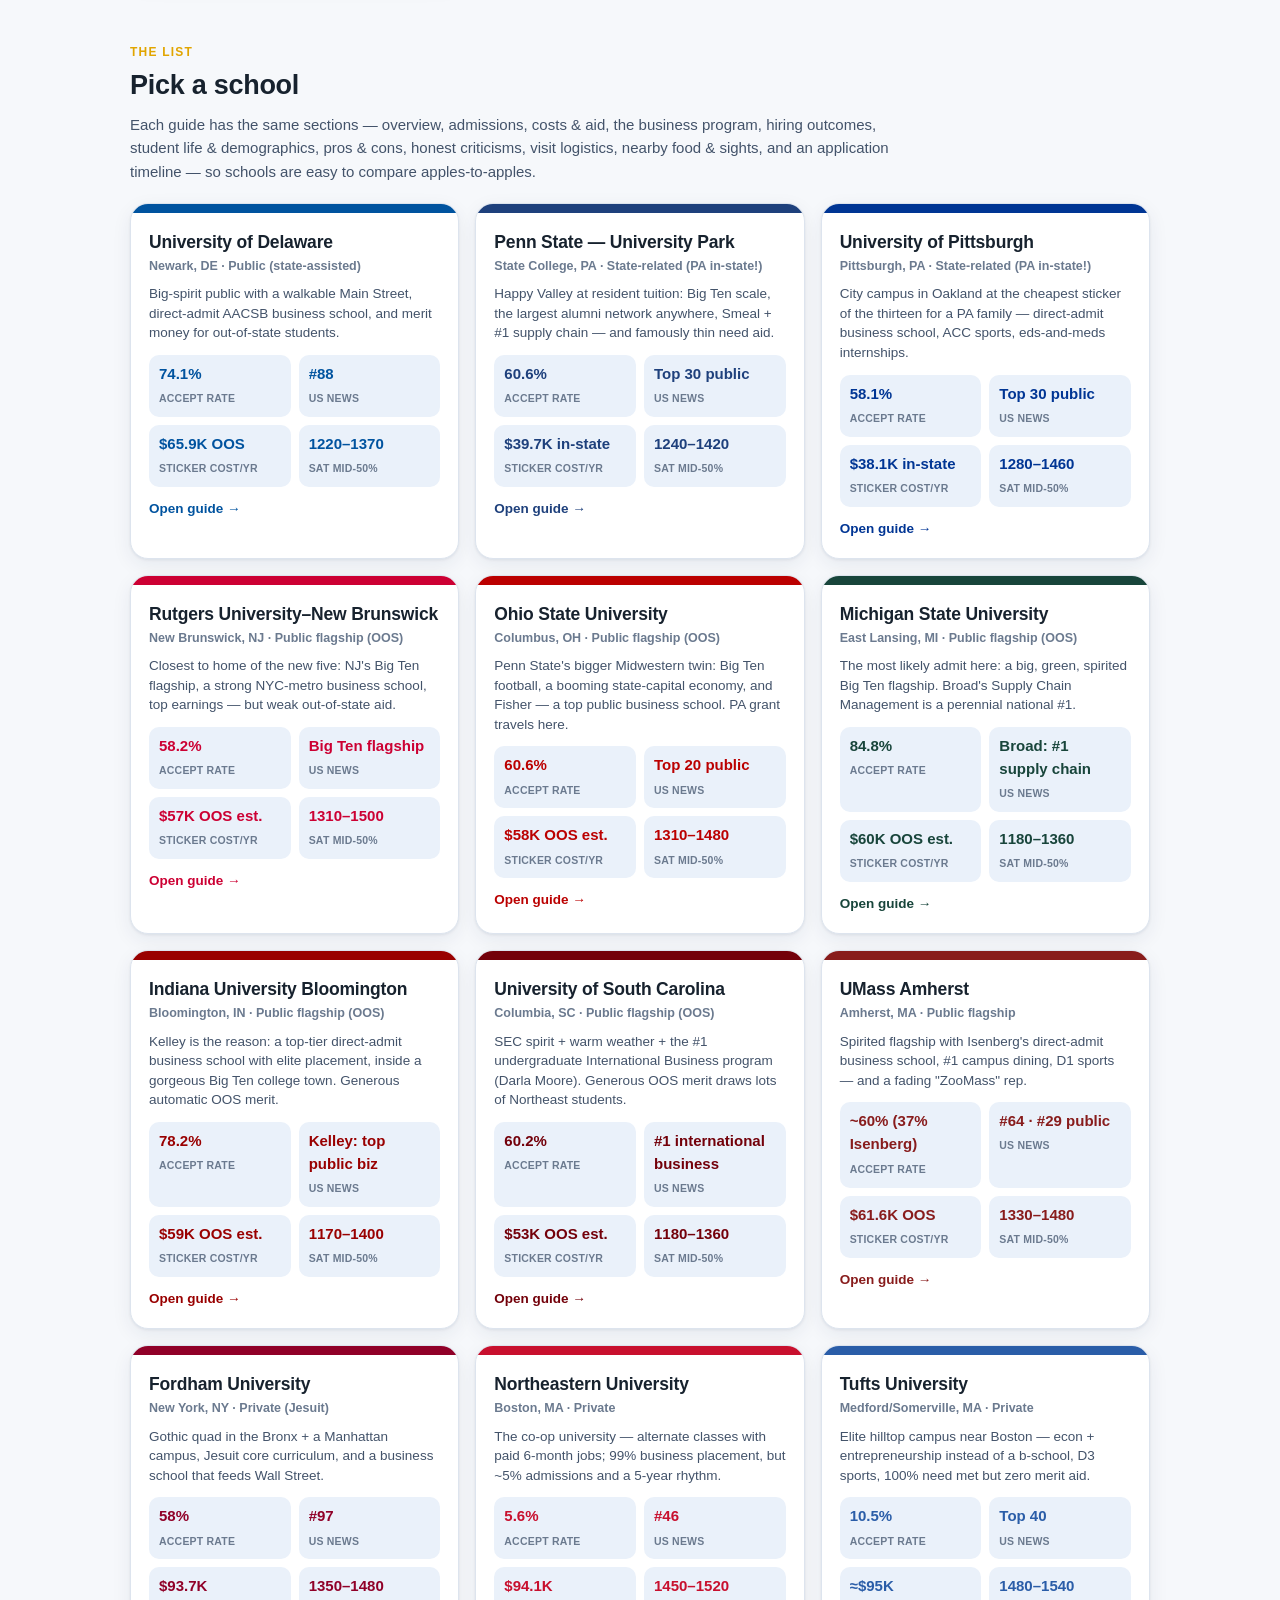
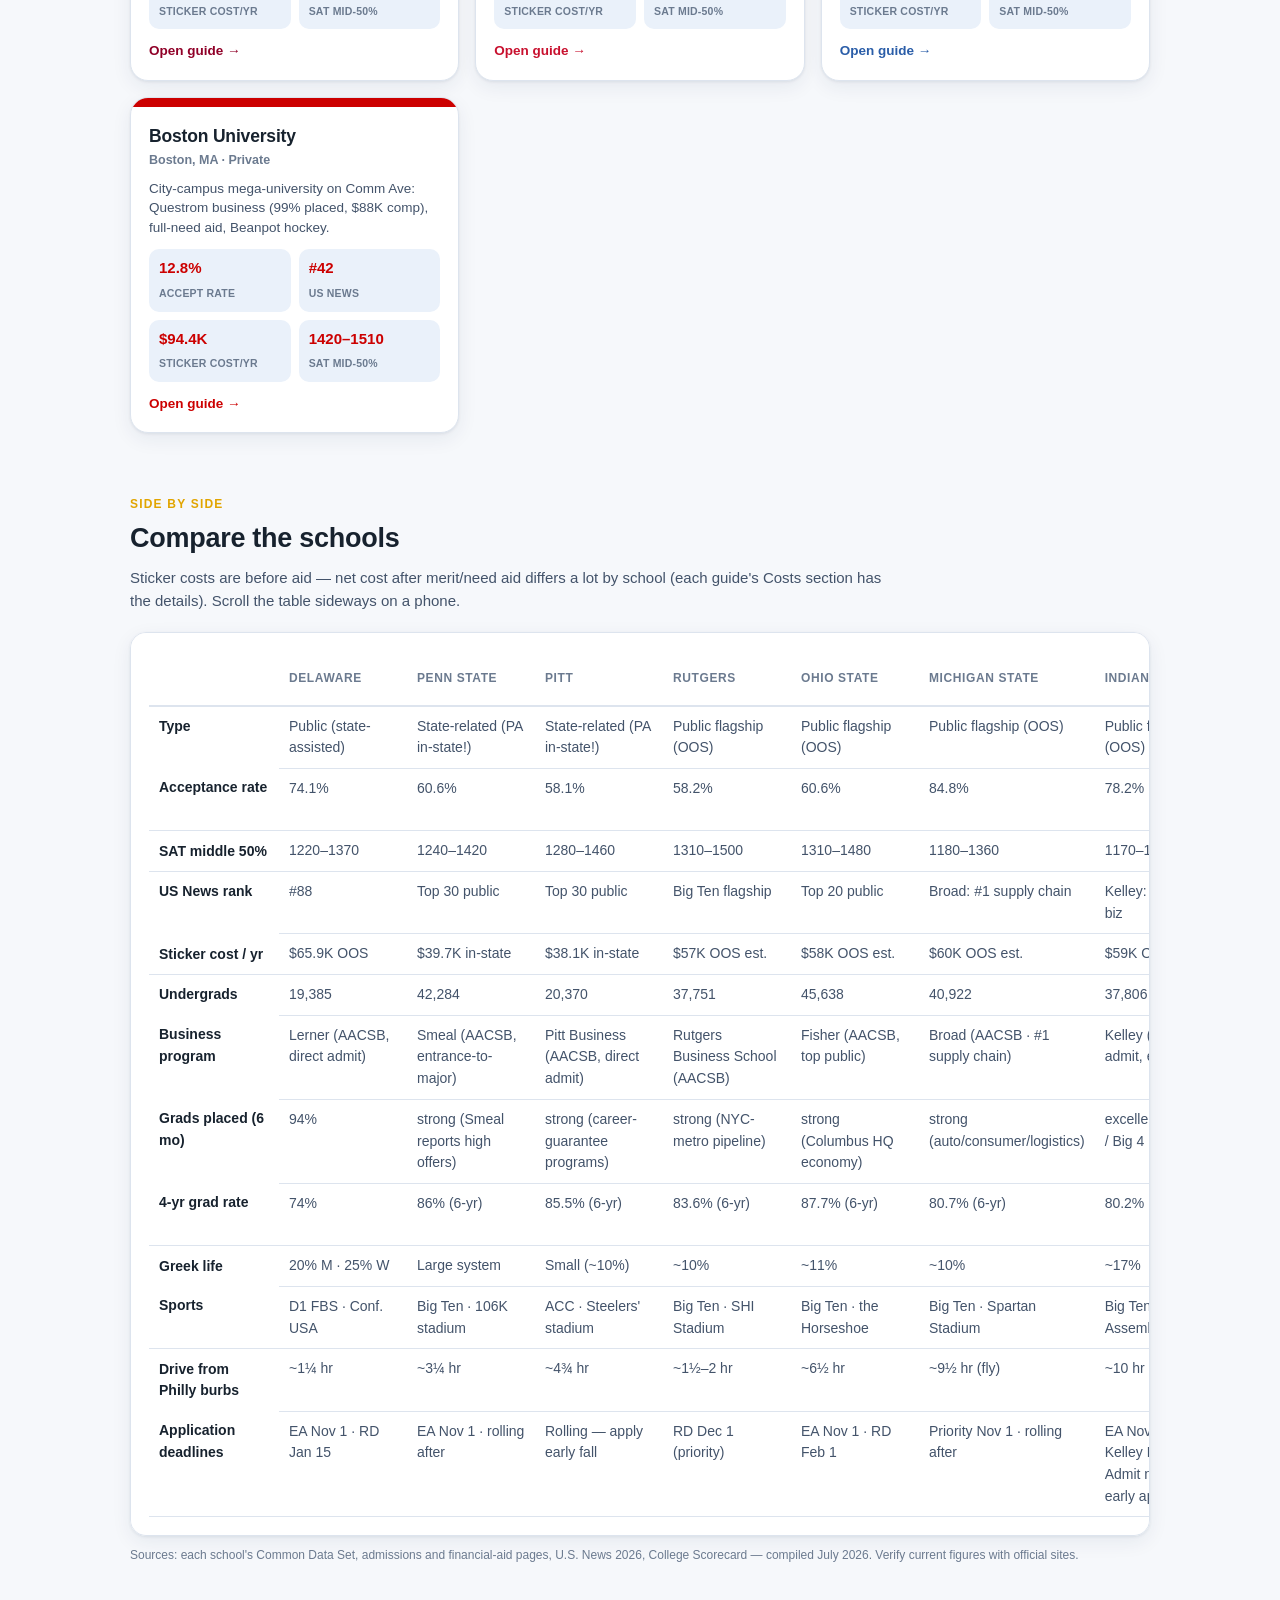
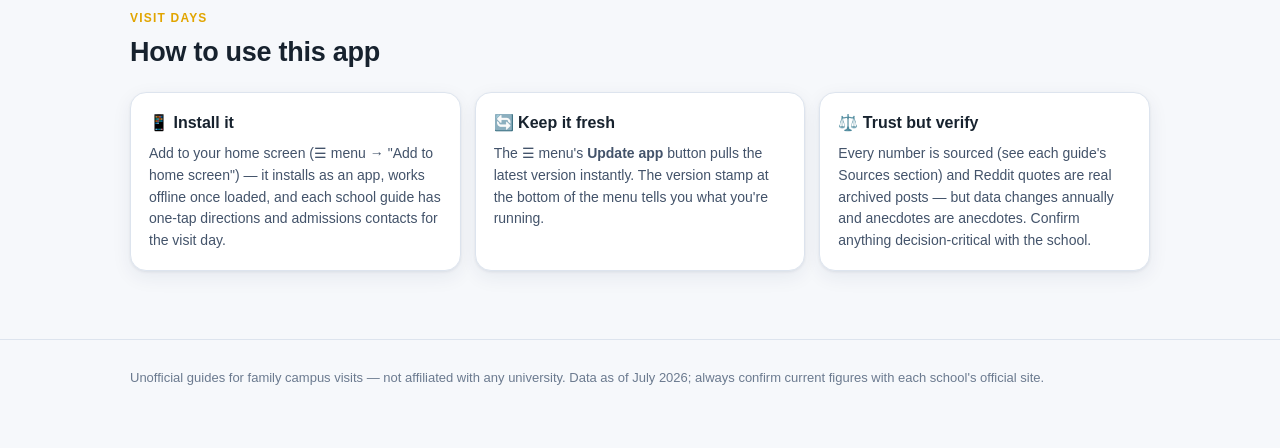
==== commit 427653be: "Merge ratings backup/restore: export, validated import, copy summary Co-Authored-By: Claude Opus 5 <" ====
--- a/index.html
+++ b/index.html
@@ -18,6 +18,8 @@
 </head>
 <body>
 
+<a href="#main-content" class="skip-link">Skip to content</a>
+
 <header class="site">
   <div class="bar">
     <img src="icons/icon-192.png" alt="College Pilot icon">
@@ -50,7 +52,7 @@
   </div>
 </div>
 
-<main class="wrap">
+<main class="wrap" id="main-content">
 
 <section id="board">
   <div class="kicker">The point of all this</div>
@@ -58,6 +60,13 @@
   <p class="lead">After each tour, open that school's guide and hit <b>⭐ My Take</b>: a verdict (shortlist / undecided / pass), star ratings on the eight things that matter, and visit notes. It all lands here — ranked, so the shortlist writes itself. Stored only on this device.</p>
   <div class="aidRows" id="boardRows"></div>
   <p class="src" id="boardUnrated"></p>
+  <div class="mapbtns" id="boardBackup">
+    <button id="boardExport" class="btn alt">⬇️ Export ratings (.json)</button>
+    <label for="boardImport" class="btn alt">⬆️ Import ratings</label>
+    <input type="file" id="boardImport" accept="application/json,.json" hidden>
+    <button id="boardCopy" class="btn alt">📋 Copy summary</button>
+  </div>
+  <p class="src" id="boardBackupMsg" role="status" aria-live="polite"></p>
   <p class="src"><button id="boardClear" class="linkBtn">Clear all ratings on this device</button></p>
 </section>
 
@@ -173,21 +182,7 @@
   <div class="kicker">The list</div>
   <h2>Pick a school</h2>
   <p class="lead">Each guide has the same sections — overview, admissions, costs &amp; aid, the business program, hiring outcomes, student life &amp; demographics, pros &amp; cons, honest criticisms, visit logistics, nearby food &amp; sights, and an application timeline — so schools are easy to compare apples-to-apples.</p>
-
-  <div class="schoolFilters" id="schoolFilters">
-    <div class="filterSearch">
-      <label for="schoolSearch" class="vh">Search schools by name, city, or blurb</label>
-      <input type="search" id="schoolSearch" placeholder="Search by name, city, or blurb…" autocomplete="off">
-      <button type="button" id="schoolSearchClear" aria-label="Clear search" hidden>✕</button>
-    </div>
-    <div class="aidChips" id="filterType" role="group" aria-label="Filter by school type"></div>
-    <div class="aidChips" id="filterDrive" role="group" aria-label="Filter by drive time"></div>
-    <div class="aidChips" id="filterVerdict" role="group" aria-label="Filter by your verdict"></div>
-    <p class="src" id="schoolFilterCount"></p>
-  </div>
-
   <div class="schoolGrid" id="schoolGrid"></div>
-  <div class="note" id="schoolGridEmpty" hidden>No schools match your filters. <button type="button" class="linkBtn" id="schoolFilterReset">Clear filters</button></div>
 </section>
 
 <section id="compare">
--- a/styles.css
+++ b/styles.css
@@ -221,14 +221,15 @@
 .cmp td:first-child{position:sticky;left:0;background:var(--surface);min-width:130px}
 .cmp th{min-width:128px}
 
-/* ===== filters ===== */
-.vh{position:absolute;width:1px;height:1px;padding:0;margin:-1px;overflow:hidden;clip:rect(0,0,0,0);white-space:nowrap;border:0}
-.schoolFilters{margin:18px 0 -2px}
-.filterSearch{position:relative;margin-bottom:12px}
-.filterSearch input{width:100%;background:var(--bg);border:1px solid var(--line);border-radius:12px;padding:11px 40px 11px 14px;font-family:inherit;font-size:14px;color:var(--ink);box-sizing:border-box}
-.filterSearch input:focus{outline:2px solid var(--sc,var(--mark-1));outline-offset:1px}
-.filterSearch input::-webkit-search-cancel-button{display:none}
-.filterSearch button{position:absolute;top:50%;right:6px;transform:translateY(-50%);background:var(--chip);border:0;border-radius:8px;width:28px;height:28px;color:var(--ink-2);cursor:pointer;font-family:inherit;font-size:13px}
-.schoolFilters .aidChips{margin-bottom:10px}
-#schoolFilterCount{margin:2px 0 0}
-#schoolGridEmpty{text-align:center}
+/* ===== a11y ===== */
+.skip-link{position:absolute;left:-999px;top:-999px;width:1px;height:1px;overflow:hidden;background:var(--surface);color:var(--ink);padding:10px 16px;border-radius:8px;box-shadow:var(--shadow);z-index:100}
+.skip-link:focus{left:12px;top:calc(12px + var(--sat));width:auto;height:auto;outline:2px solid var(--sc);outline-offset:2px}
+@media (prefers-reduced-motion: reduce){
+  html{scroll-behavior:auto}
+  .drawer,.backdrop{transition:none}
+}
+
+/* ===== backup ===== */
+#boardBackup{gap:10px}
+#boardBackup .btn{font-family:inherit;font-size:13.5px;border:0;cursor:pointer}
+#boardBackup label.btn{display:inline-block}
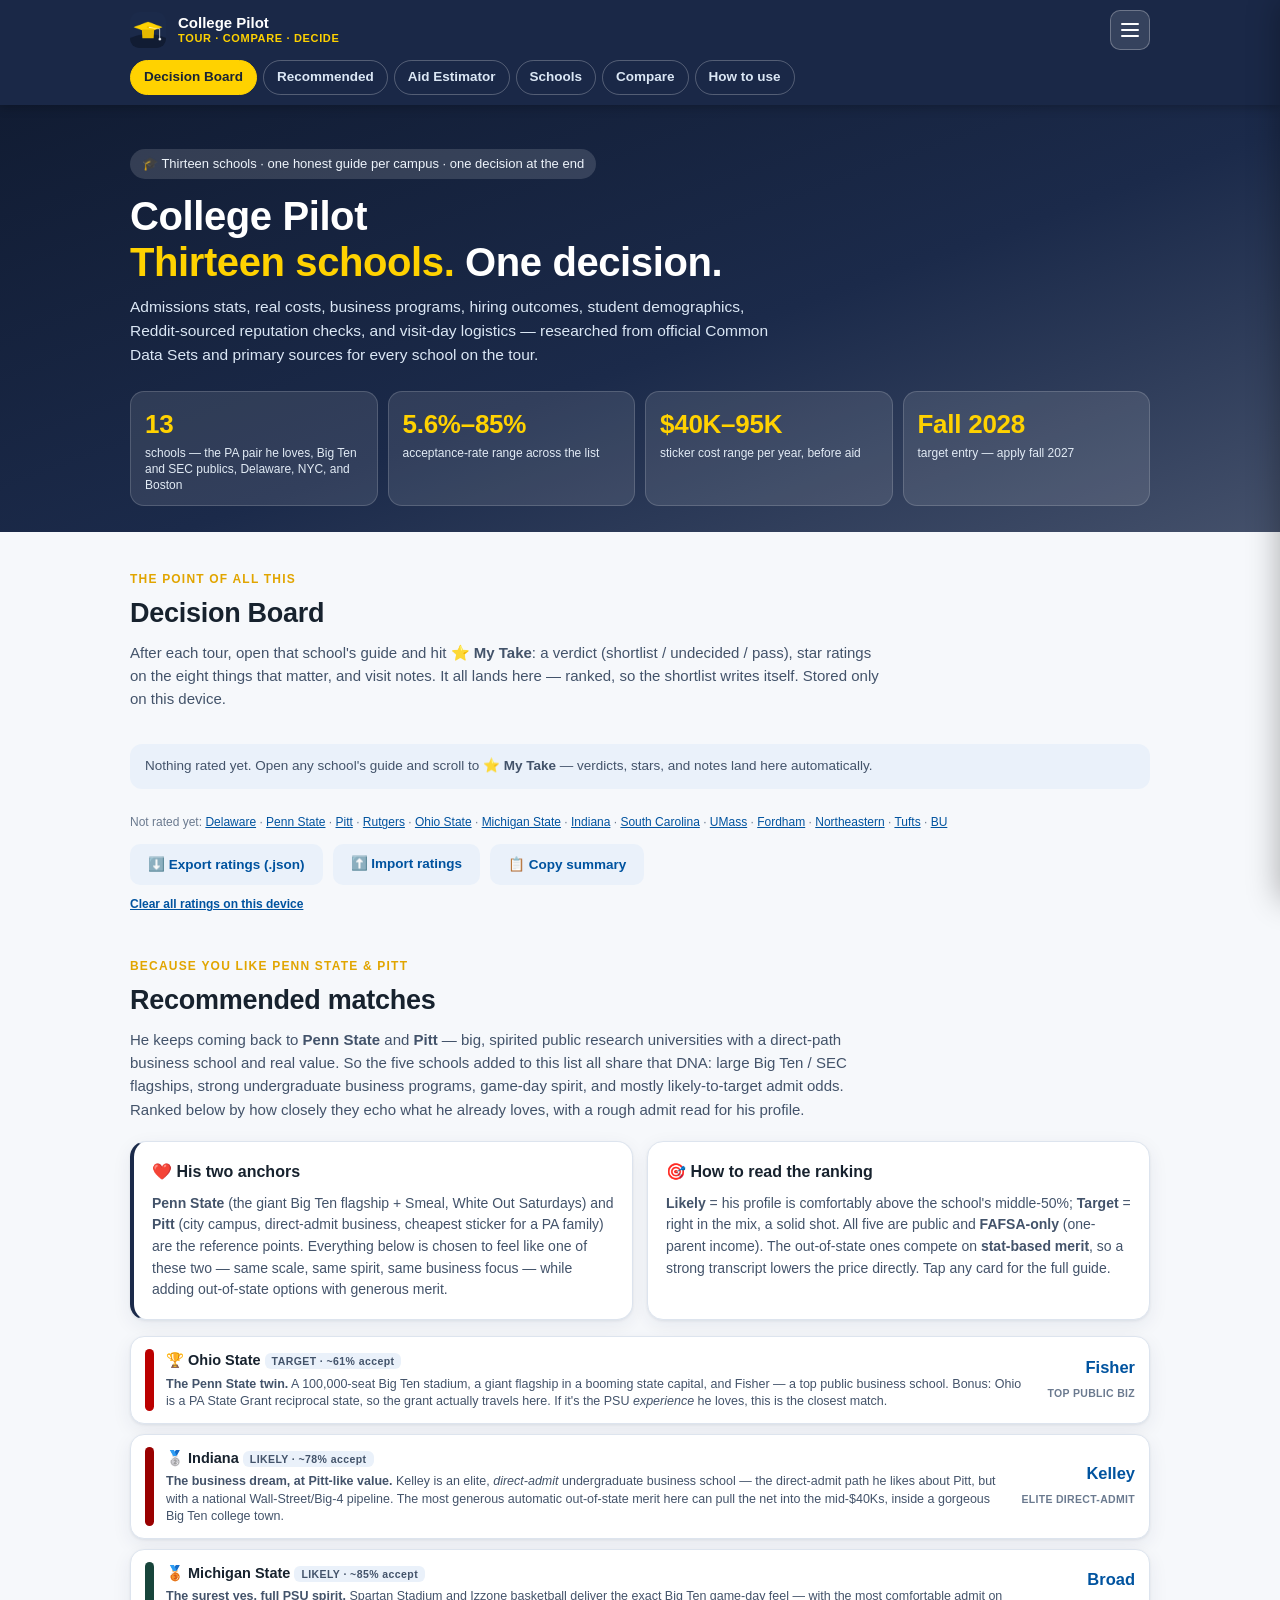
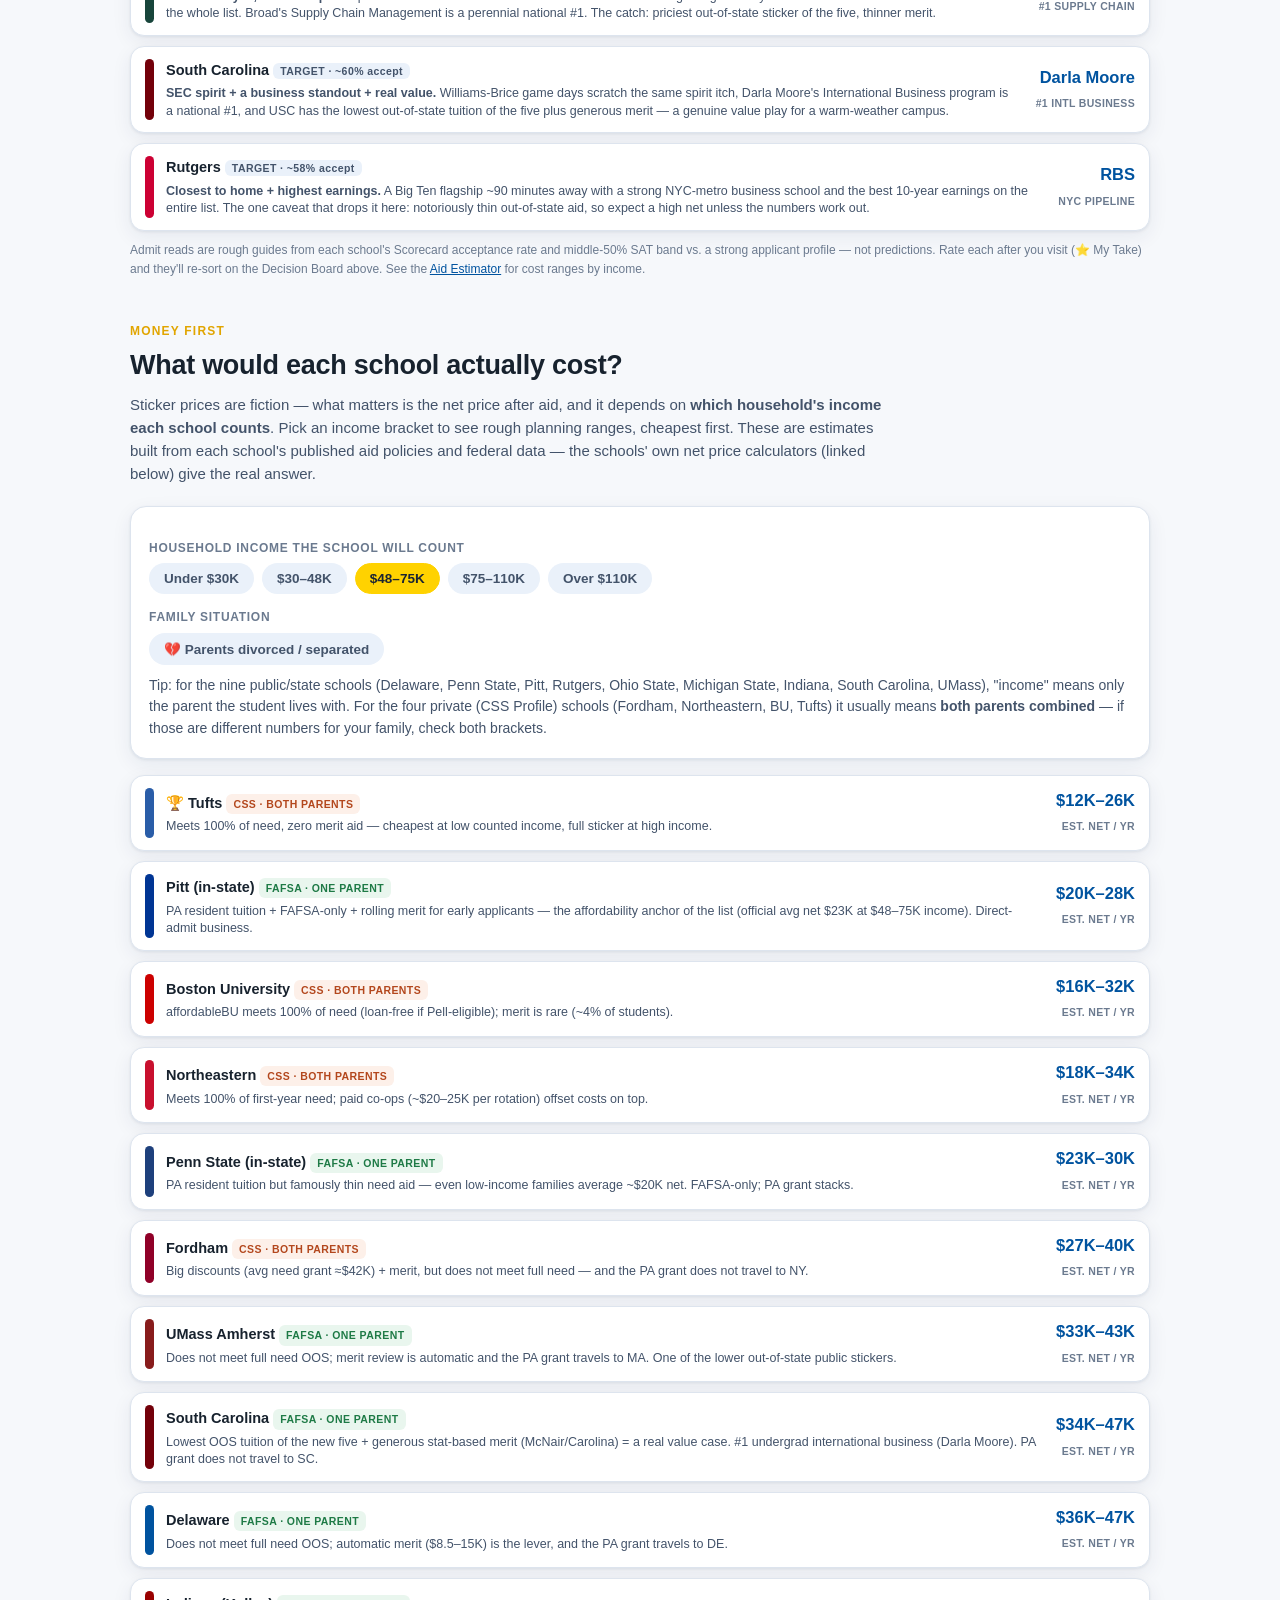
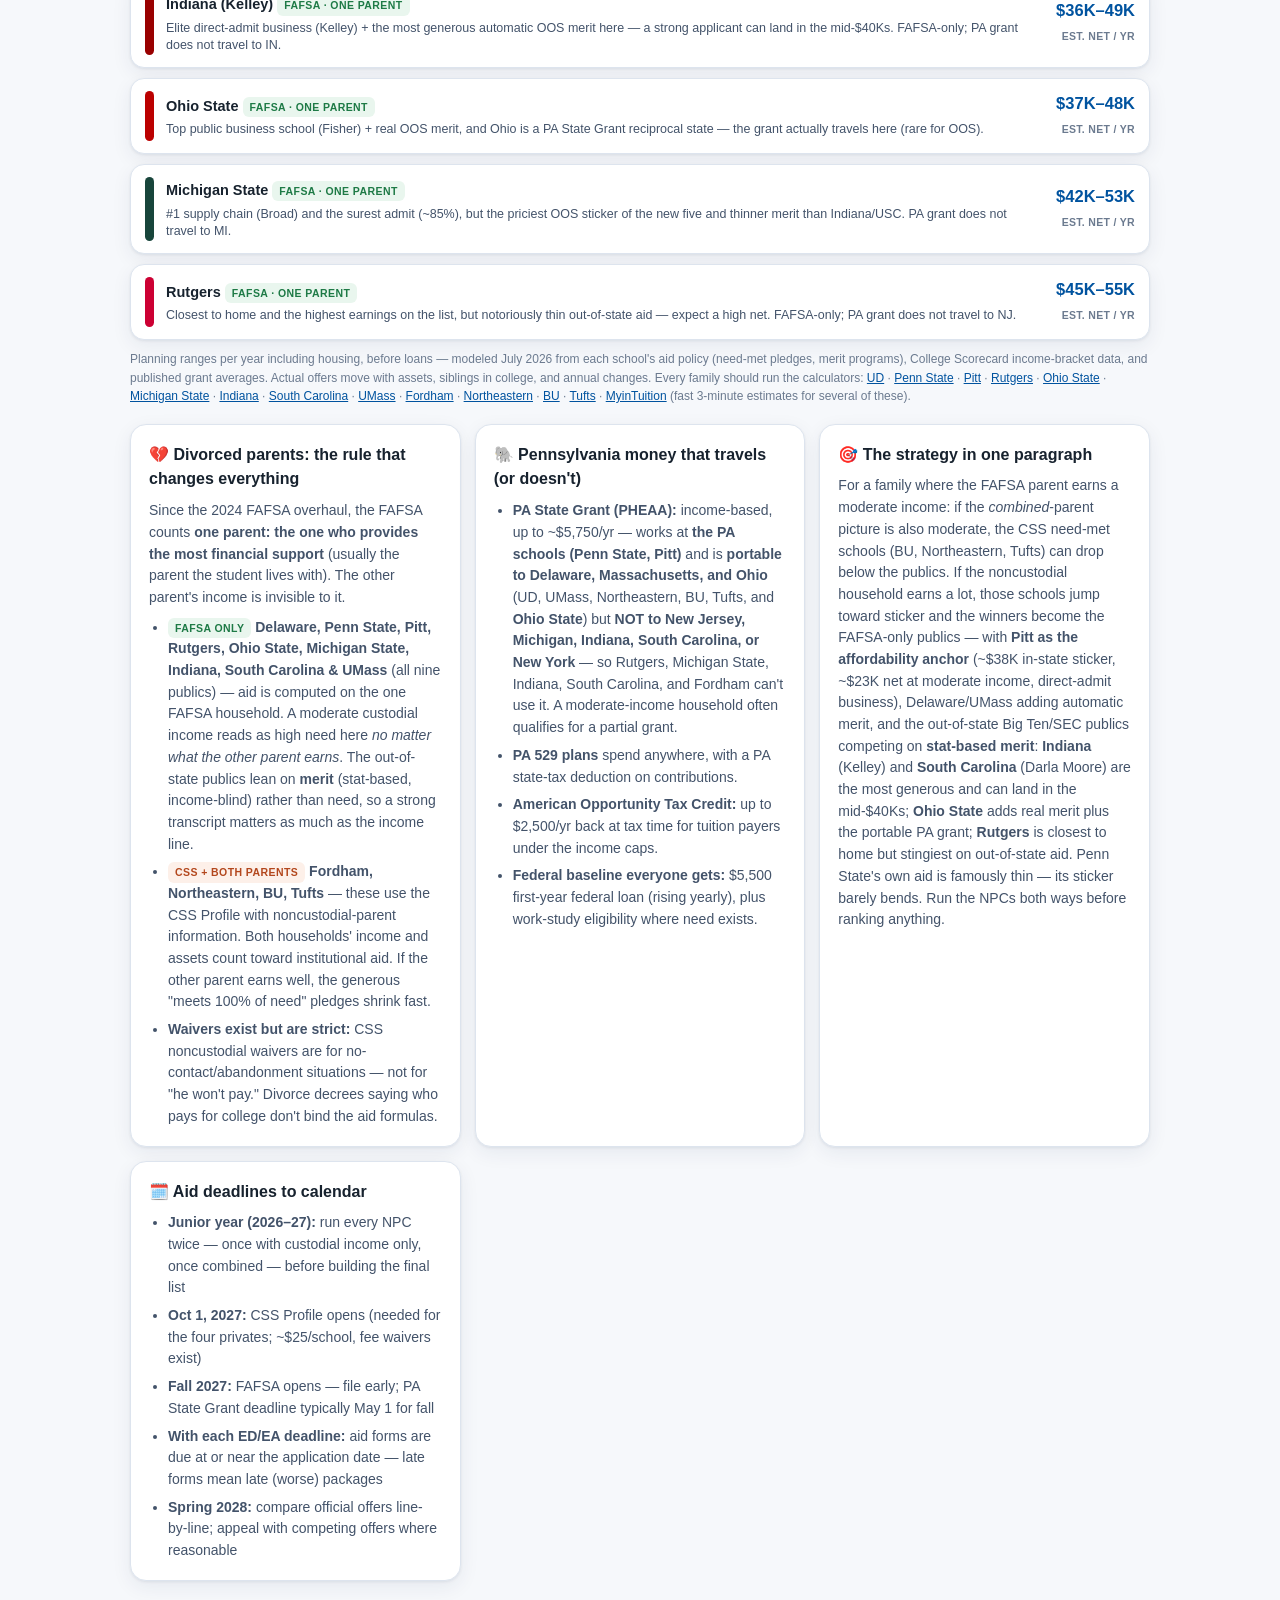
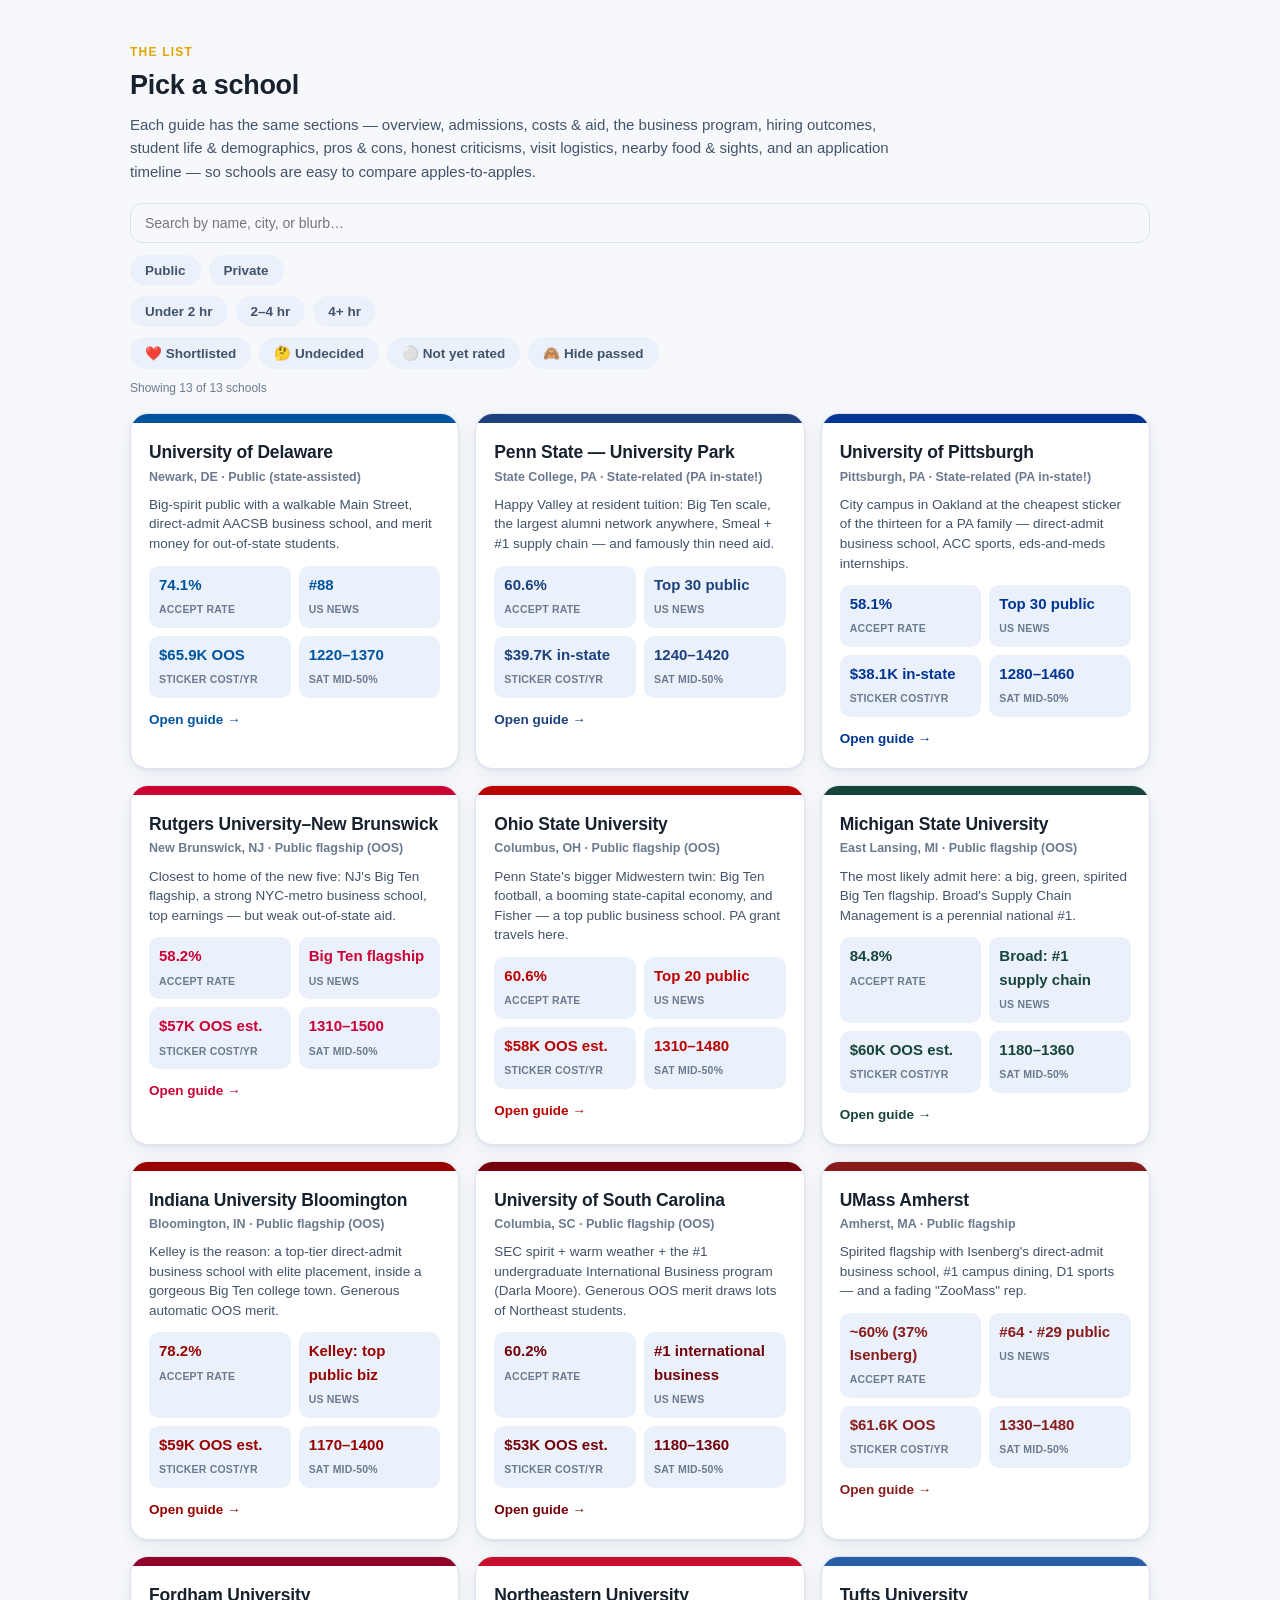
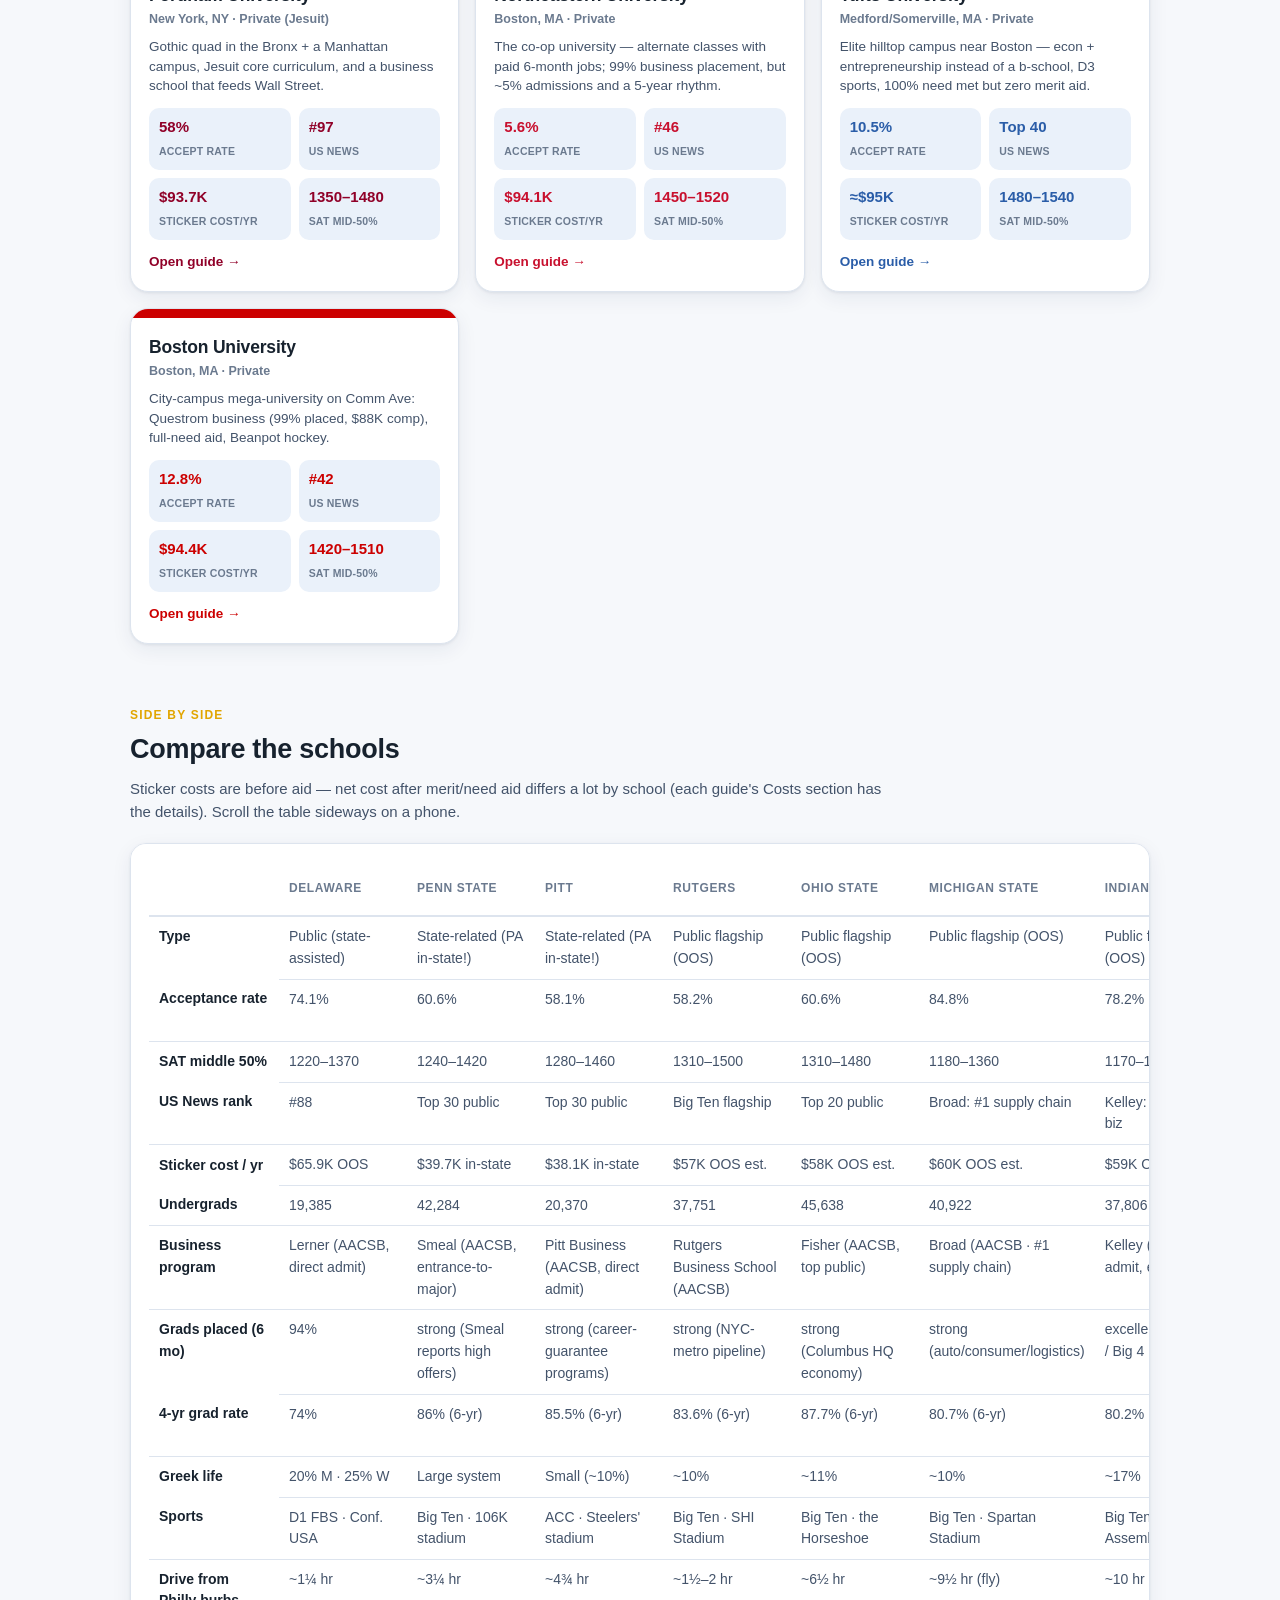
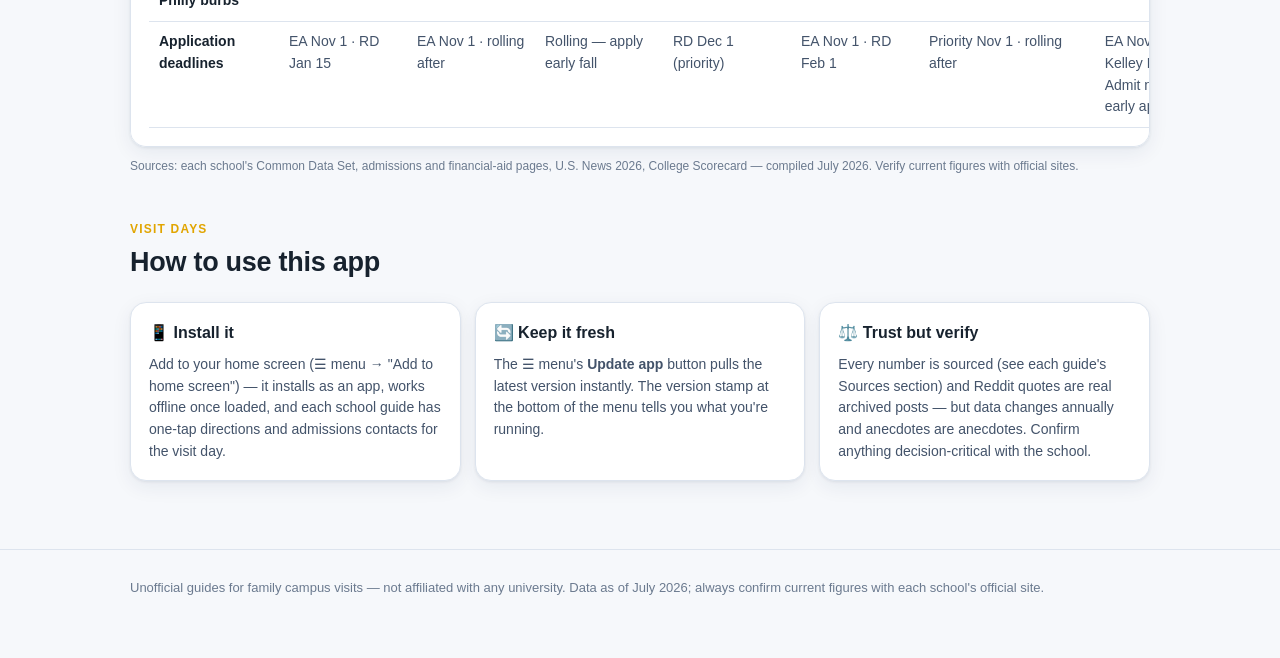
==== commit 5aba57e9: "Merge school-grid search and filter chips Co-Authored-By: Claude Opus 5 <noreply@anthropic.com> Clau" ====
--- a/index.html
+++ b/index.html
@@ -182,7 +182,21 @@
   <div class="kicker">The list</div>
   <h2>Pick a school</h2>
   <p class="lead">Each guide has the same sections — overview, admissions, costs &amp; aid, the business program, hiring outcomes, student life &amp; demographics, pros &amp; cons, honest criticisms, visit logistics, nearby food &amp; sights, and an application timeline — so schools are easy to compare apples-to-apples.</p>
+
+  <div class="schoolFilters" id="schoolFilters">
+    <div class="filterSearch">
+      <label for="schoolSearch" class="vh">Search schools by name, city, or blurb</label>
+      <input type="search" id="schoolSearch" placeholder="Search by name, city, or blurb…" autocomplete="off">
+      <button type="button" id="schoolSearchClear" aria-label="Clear search" hidden>✕</button>
+    </div>
+    <div class="aidChips" id="filterType" role="group" aria-label="Filter by school type"></div>
+    <div class="aidChips" id="filterDrive" role="group" aria-label="Filter by drive time"></div>
+    <div class="aidChips" id="filterVerdict" role="group" aria-label="Filter by your verdict"></div>
+    <p class="src" id="schoolFilterCount"></p>
+  </div>
+
   <div class="schoolGrid" id="schoolGrid"></div>
+  <div class="note" id="schoolGridEmpty" hidden>No schools match your filters. <button type="button" class="linkBtn" id="schoolFilterReset">Clear filters</button></div>
 </section>
 
 <section id="compare">
--- a/styles.css
+++ b/styles.css
@@ -233,3 +233,15 @@
 #boardBackup{gap:10px}
 #boardBackup .btn{font-family:inherit;font-size:13.5px;border:0;cursor:pointer}
 #boardBackup label.btn{display:inline-block}
+
+/* ===== filters ===== */
+.vh{position:absolute;width:1px;height:1px;padding:0;margin:-1px;overflow:hidden;clip:rect(0,0,0,0);white-space:nowrap;border:0}
+.schoolFilters{margin:18px 0 -2px}
+.filterSearch{position:relative;margin-bottom:12px}
+.filterSearch input{width:100%;background:var(--bg);border:1px solid var(--line);border-radius:12px;padding:11px 40px 11px 14px;font-family:inherit;font-size:14px;color:var(--ink);box-sizing:border-box}
+.filterSearch input:focus{outline:2px solid var(--sc,var(--mark-1));outline-offset:1px}
+.filterSearch input::-webkit-search-cancel-button{display:none}
+.filterSearch button{position:absolute;top:50%;right:6px;transform:translateY(-50%);background:var(--chip);border:0;border-radius:8px;width:28px;height:28px;color:var(--ink-2);cursor:pointer;font-family:inherit;font-size:13px}
+.schoolFilters .aidChips{margin-bottom:10px}
+#schoolFilterCount{margin:2px 0 0}
+#schoolGridEmpty{text-align:center}
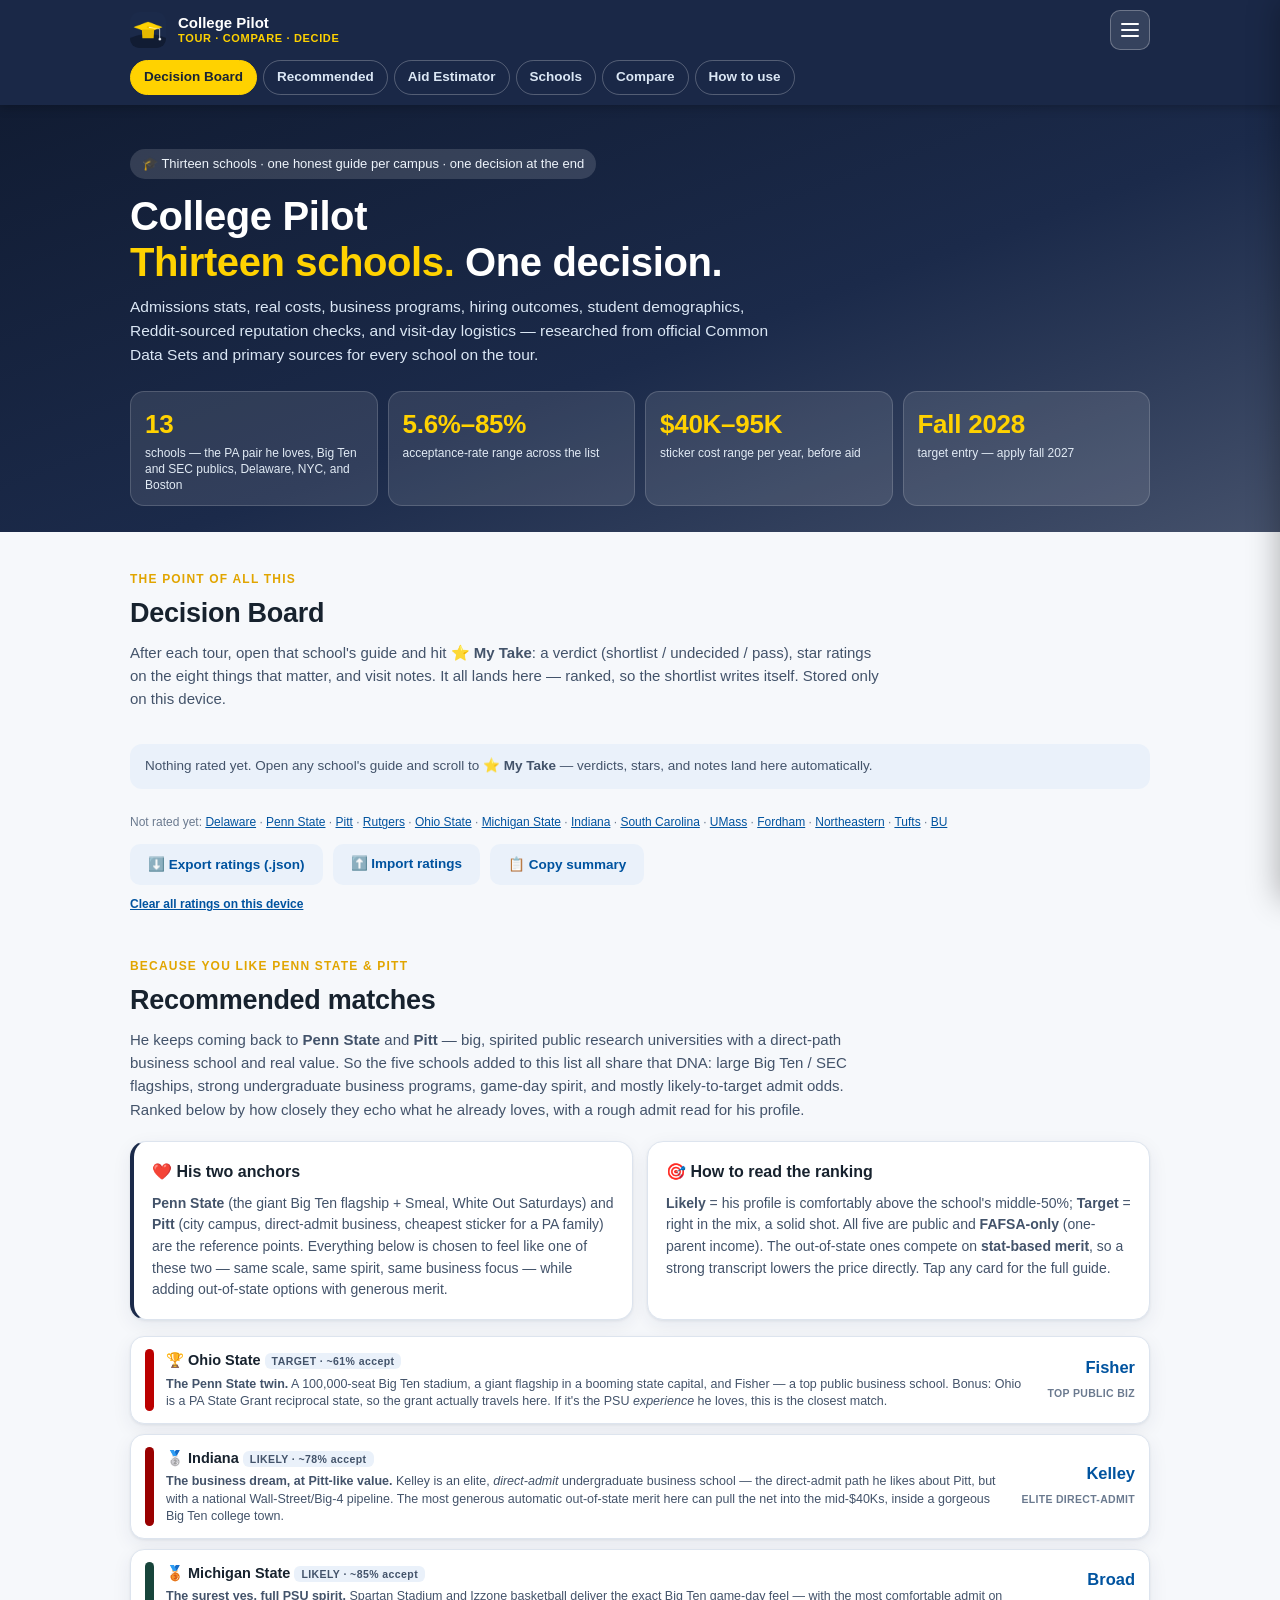
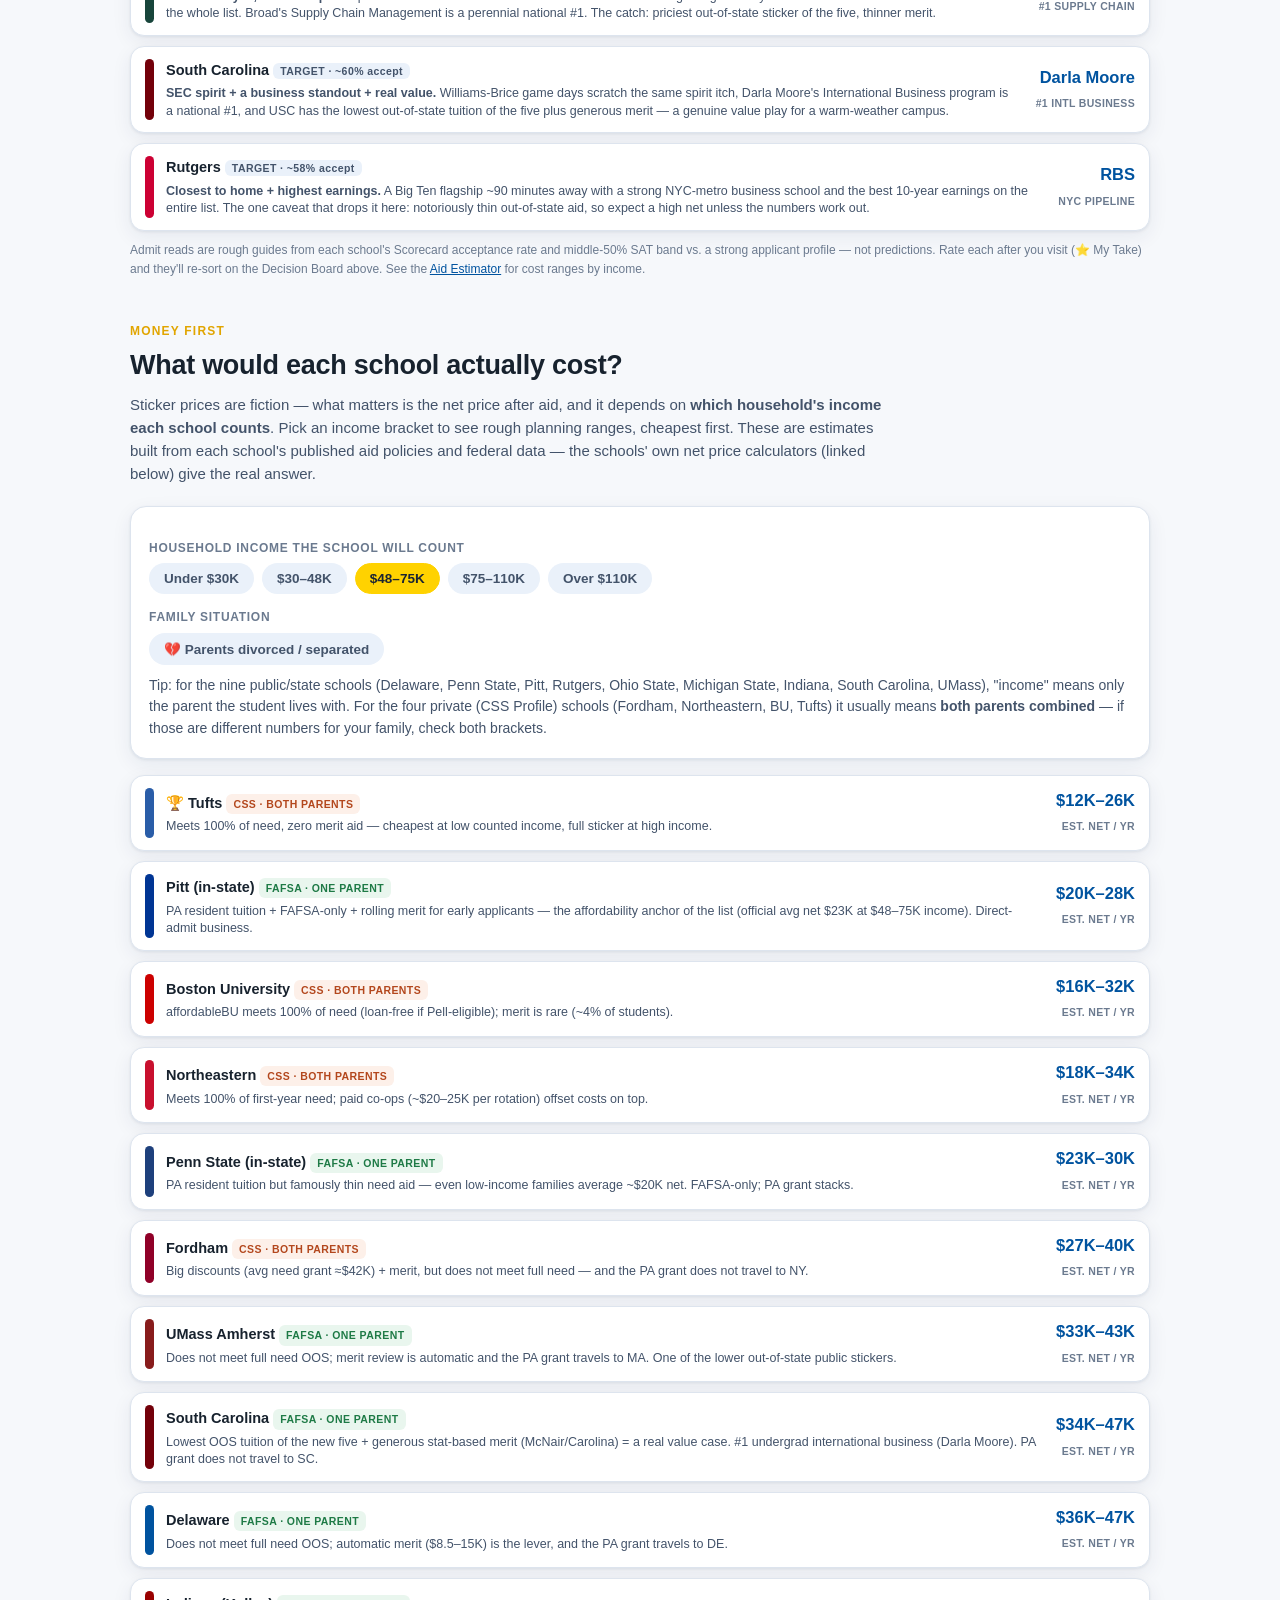
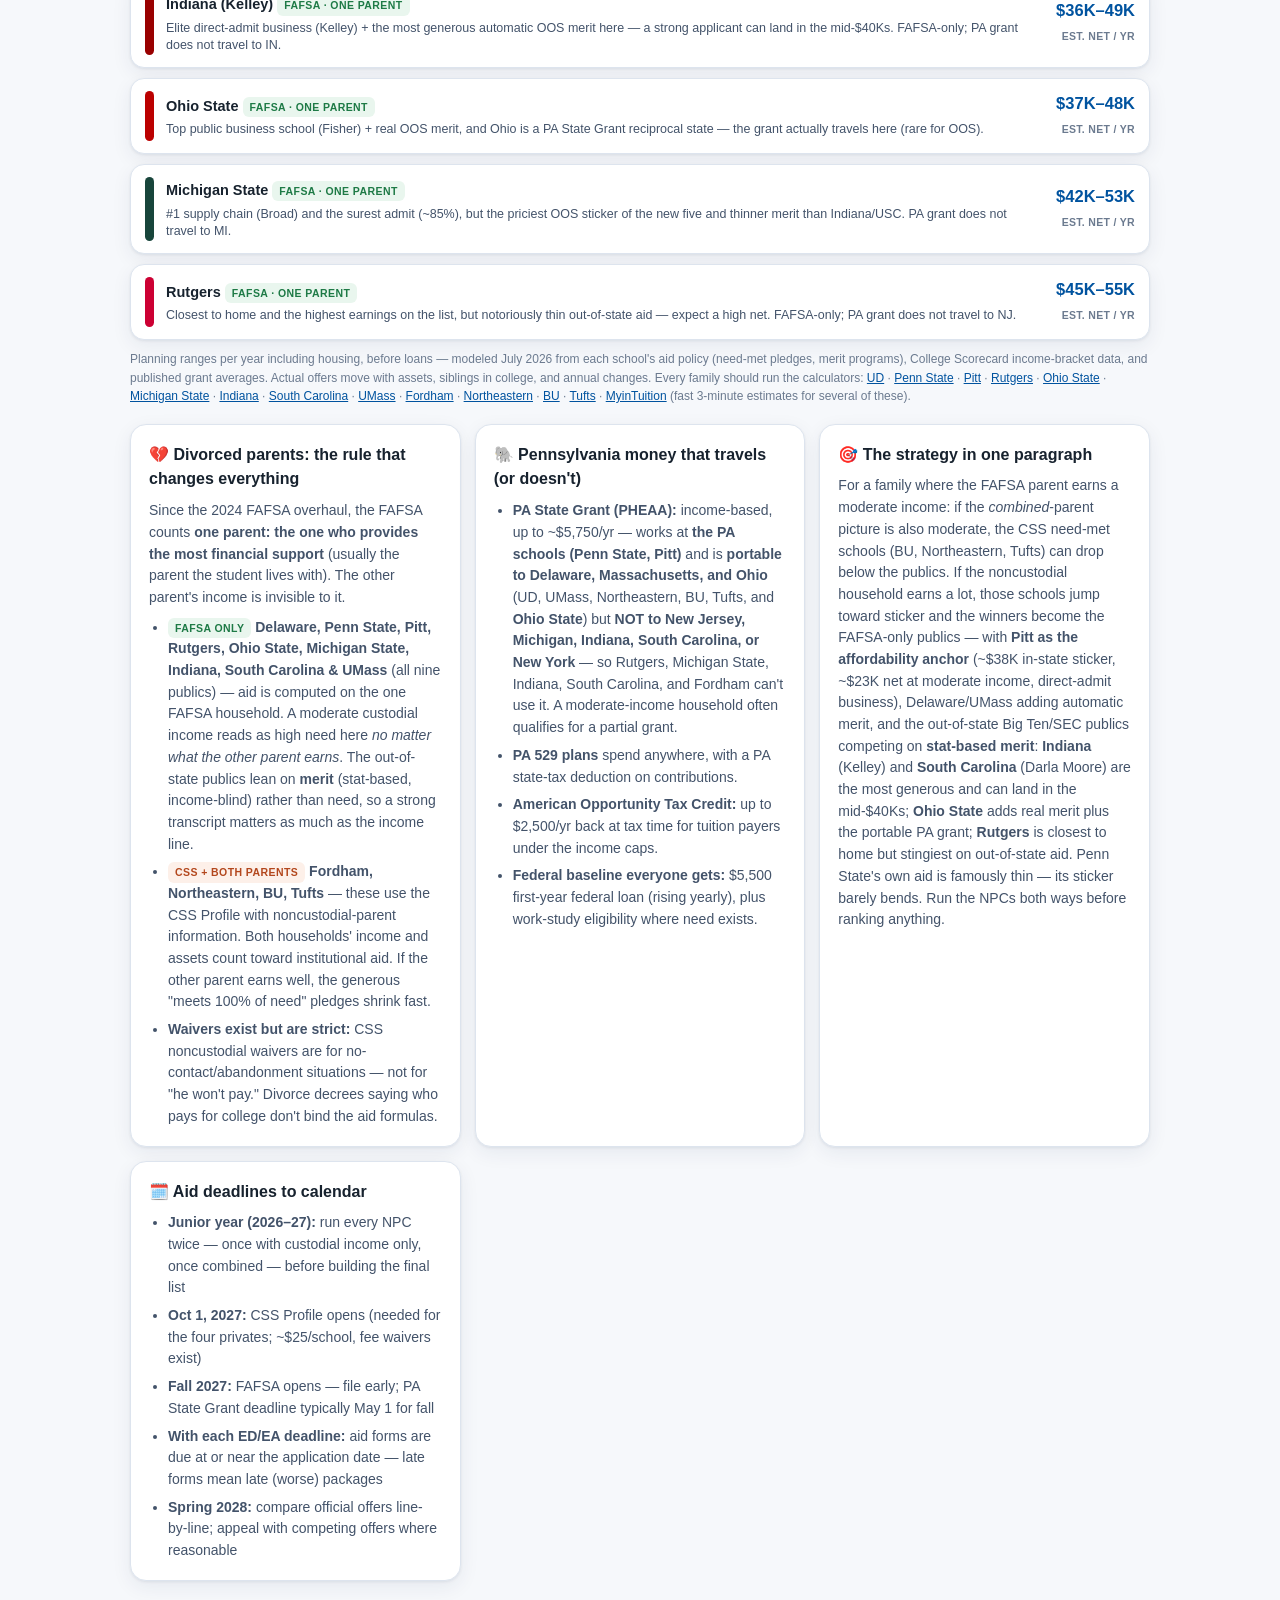
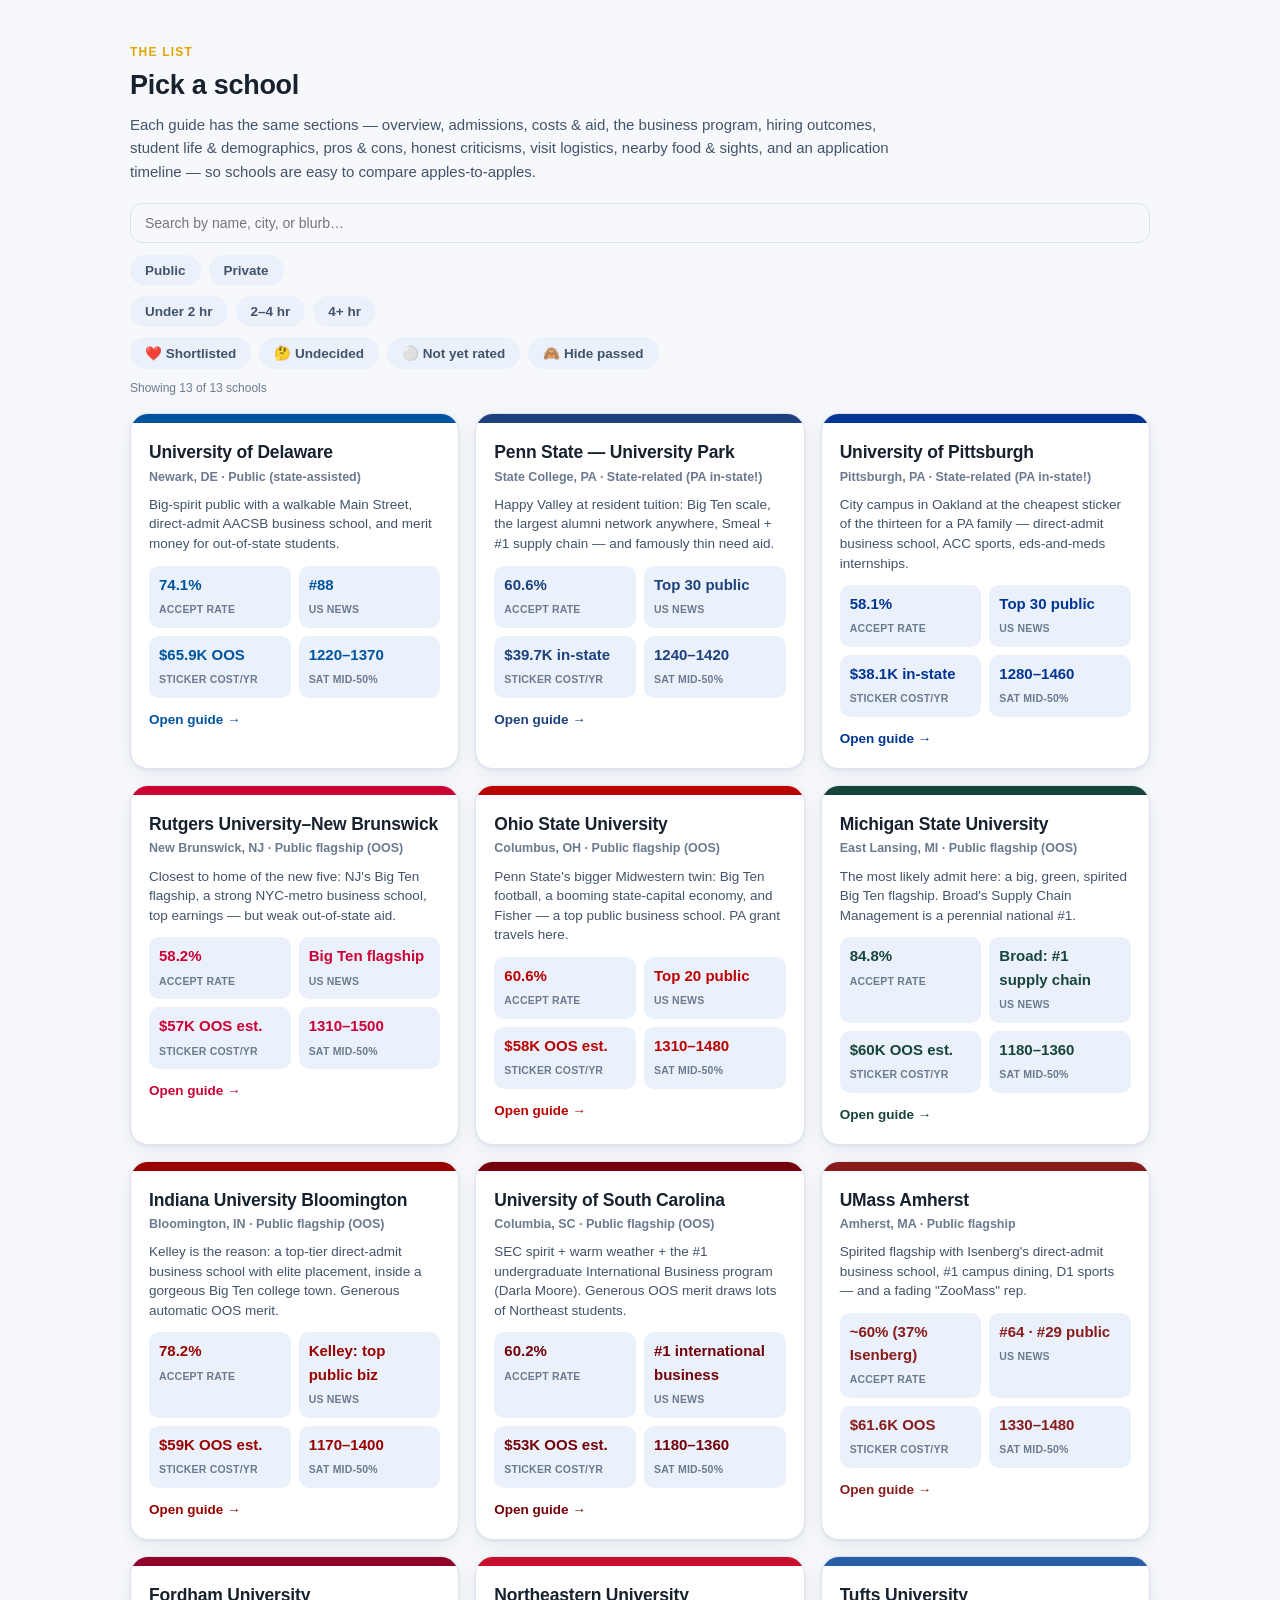
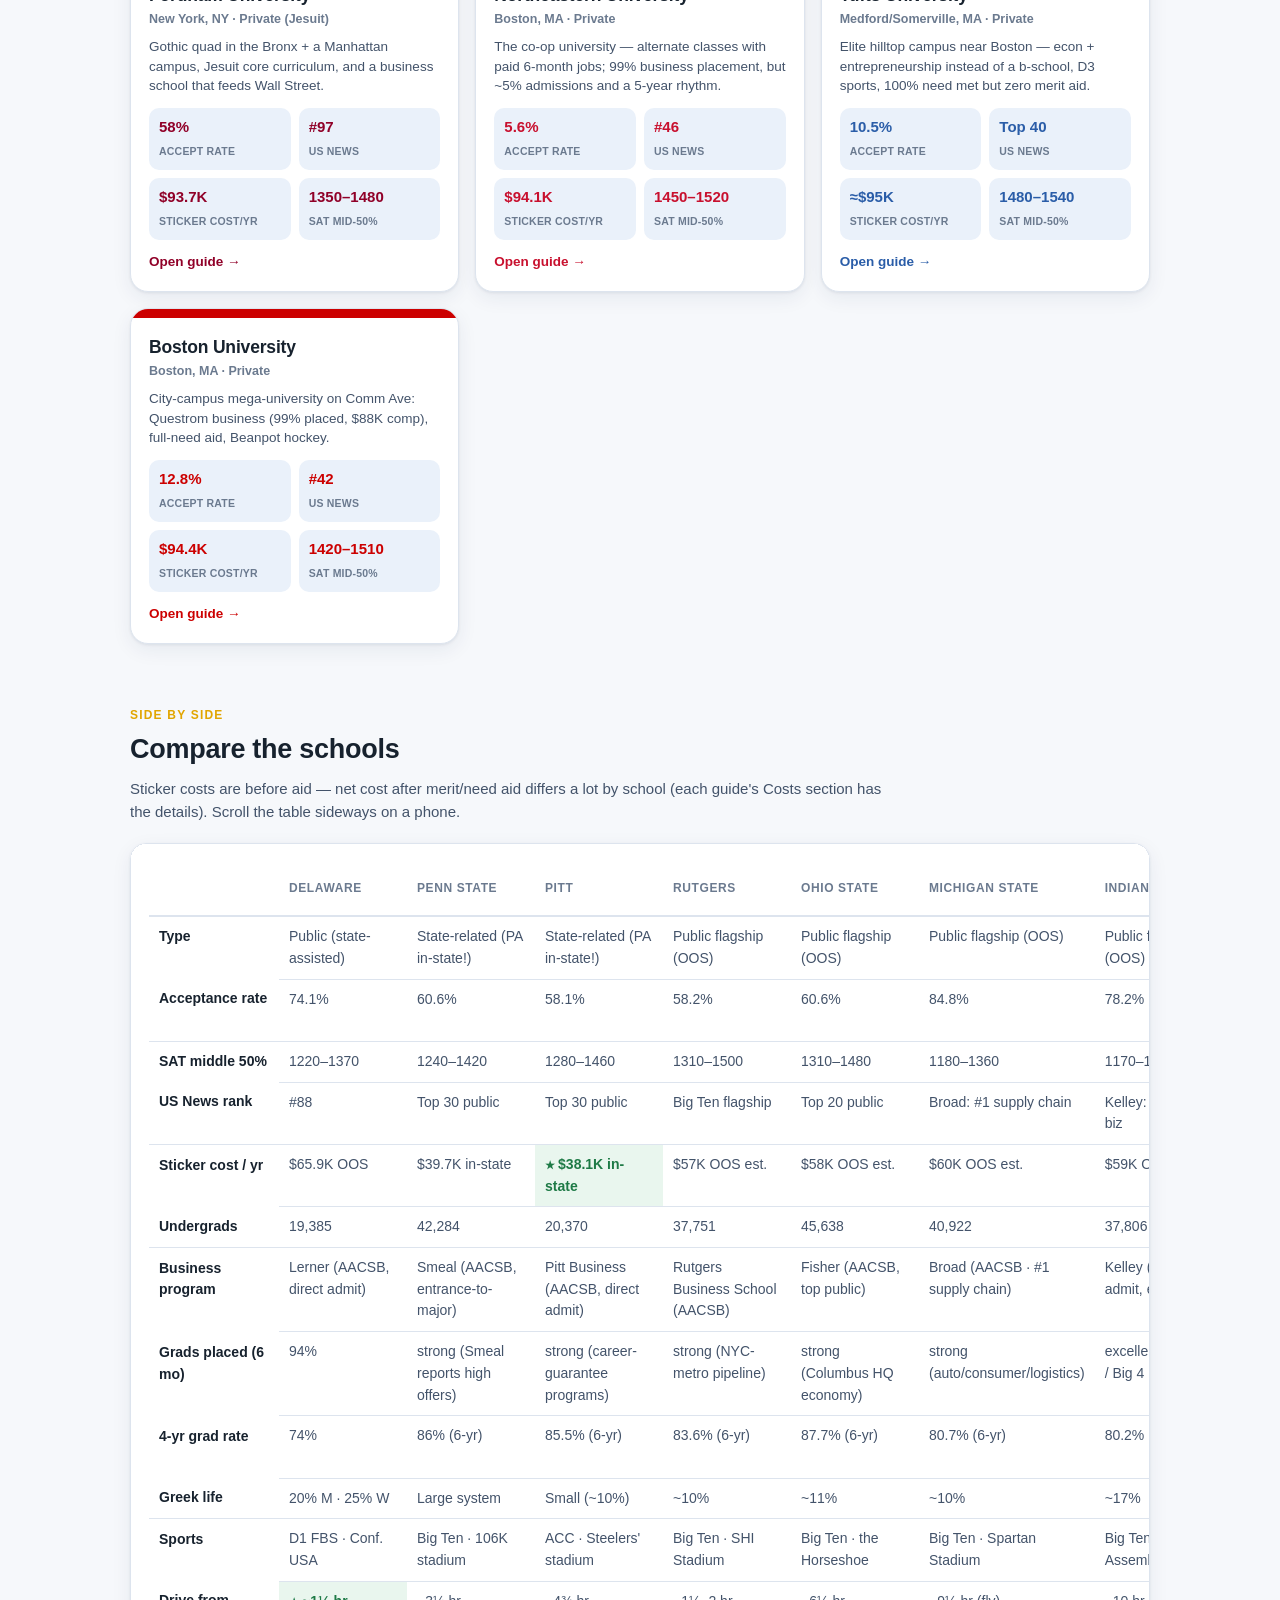
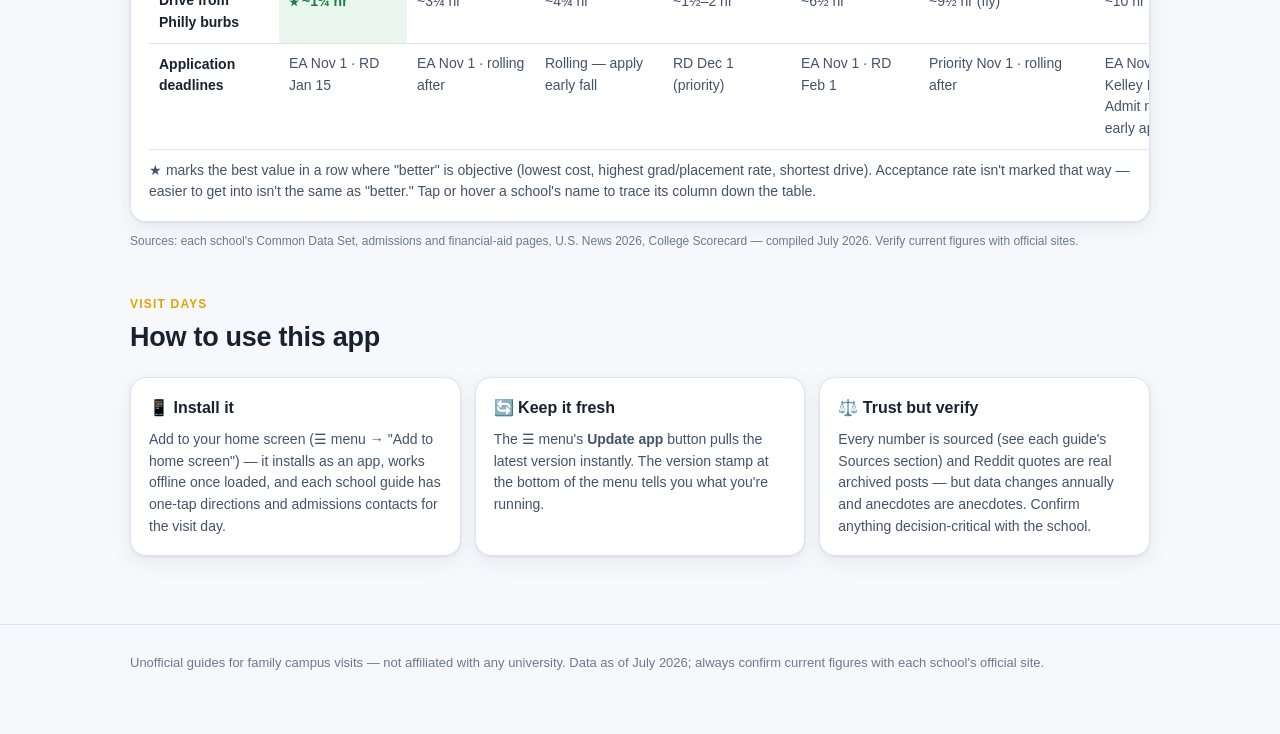
==== commit d43e028c: "Extract Aid Estimator into aid.js, cache it offline, and unit-test its logic The Aid Estimator inlin" ====
--- a/index.html
+++ b/index.html
@@ -241,74 +241,6 @@
 <script src="data/tufts.js"></script>
 <script src="data/bu.js"></script>
 <script src="app.js"></script>
-<script>
-(function(){
-  'use strict';
-  var BRACKETS=['Under $30K','$30–48K','$48–75K','$75–110K','Over $110K'];
-  // Planning ranges [$K low, $K high] per bracket, per year incl. housing, before loans.
-  var DATA=[
-    {id:'pitt',name:'Pitt (in-state)',css:false,est:[[12,20],[15,23],[20,28],[28,35],[33,38]],
-     why:'PA resident tuition + FAFSA-only + rolling merit for early applicants — the affordability anchor of the list (official avg net $23K at $48–75K income). Direct-admit business.'},
-    {id:'pennstate',name:'Penn State (in-state)',css:false,est:[[17,25],[18,26],[23,30],[28,35],[34,40]],
-     why:'PA resident tuition but famously thin need aid — even low-income families average ~$20K net. FAFSA-only; PA grant stacks.'},
-    {id:'tufts',name:'Tufts',css:true,est:[[3,12],[6,16],[12,26],[25,45],[90,95]],
-     why:'Meets 100% of need, zero merit aid — cheapest at low counted income, full sticker at high income.'},
-    {id:'bu',name:'Boston University',css:true,est:[[5,15],[9,20],[16,32],[28,48],[62,94]],
-     why:'affordableBU meets 100% of need (loan-free if Pell-eligible); merit is rare (~4% of students).'},
-    {id:'northeastern',name:'Northeastern',css:true,est:[[8,18],[12,24],[18,34],[30,50],[62,94]],
-     why:'Meets 100% of first-year need; paid co-ops (~$20–25K per rotation) offset costs on top.'},
-    {id:'fordham',name:'Fordham',css:true,est:[[16,28],[20,32],[27,40],[38,52],[52,72]],
-     why:'Big discounts (avg need grant ≈$42K) + merit, but does not meet full need — and the PA grant does not travel to NY.'},
-    {id:'umass',name:'UMass Amherst',css:false,est:[[26,36],[29,39],[33,43],[38,48],[44,54]],
-     why:'Does not meet full need OOS; merit review is automatic and the PA grant travels to MA. One of the lower out-of-state public stickers.'},
-    {id:'delaware',name:'Delaware',css:false,est:[[30,40],[32,42],[36,47],[42,52],[48,58]],
-     why:'Does not meet full need OOS; automatic merit ($8.5–15K) is the lever, and the PA grant travels to DE.'},
-    {id:'southcarolina',name:'South Carolina',css:false,est:[[28,42],[30,44],[34,47],[40,50],[44,53]],
-     why:'Lowest OOS tuition of the new five + generous stat-based merit (McNair/Carolina) = a real value case. #1 undergrad international business (Darla Moore). PA grant does not travel to SC.'},
-    {id:'indiana',name:'Indiana (Kelley)',css:false,est:[[30,44],[32,46],[36,49],[42,54],[47,58]],
-     why:'Elite direct-admit business (Kelley) + the most generous automatic OOS merit here — a strong applicant can land in the mid-$40Ks. FAFSA-only; PA grant does not travel to IN.'},
-    {id:'ohiostate',name:'Ohio State',css:false,est:[[30,42],[32,44],[37,48],[43,53],[47,57]],
-     why:'Top public business school (Fisher) + real OOS merit, and Ohio is a PA State Grant reciprocal state — the grant actually travels here (rare for OOS).'},
-    {id:'michiganstate',name:'Michigan State',css:false,est:[[36,48],[38,50],[42,53],[47,57],[52,60]],
-     why:'#1 supply chain (Broad) and the surest admit (~85%), but the priciest OOS sticker of the new five and thinner merit than Indiana/USC. PA grant does not travel to MI.'},
-    {id:'rutgers',name:'Rutgers',css:false,est:[[40,52],[42,54],[45,55],[49,57],[52,58]],
-     why:'Closest to home and the highest earnings on the list, but notoriously thin out-of-state aid — expect a high net. FAFSA-only; PA grant does not travel to NJ.'}
-  ];
-  var bi=2, divorced=false;
-  var S=window.SCHOOLS||{};
-  var chipsEl=document.getElementById('aidBrackets'), rowsEl=document.getElementById('aidRows'), divBtn=document.getElementById('aidDiv');
-
-  BRACKETS.forEach(function(b,i){
-    var btn=document.createElement('button');
-    btn.textContent=b;
-    btn.addEventListener('click',function(){bi=i;render();});
-    chipsEl.appendChild(btn);
-  });
-  divBtn.addEventListener('click',function(){divorced=!divorced;divBtn.setAttribute('aria-pressed',String(divorced));render();});
-
-  function render(){
-    [].forEach.call(chipsEl.children,function(c,i){c.classList.toggle('on',i===bi);});
-    divBtn.classList.toggle('on',divorced);
-    var rows=DATA.slice().sort(function(a,b){
-      return (a.est[bi][0]+a.est[bi][1])-(b.est[bi][0]+b.est[bi][1]);
-    });
-    rowsEl.innerHTML=rows.map(function(s,rank){
-      var e=s.est[bi], color=(S[s.id]&&S[s.id].colors.sc)||'#00539F';
-      var badge=s.css?'<span class="badge c">CSS · BOTH PARENTS</span>':'<span class="badge f">FAFSA · ONE PARENT</span>';
-      var extra='';
-      if(divorced){
-        extra=s.css
-          ?'<small class="why"><b>Divorced-parent note:</b> both households’ income and assets count here — if the other parent earns well, expect the top of this range or above (bracket = combined income).</small>'
-          :'<small class="why"><b>Divorced-parent note:</b> only the parent the student lives with counts — the other parent’s income is invisible to this school’s aid formula.</small>';
-      }
-      return '<div class="aidRow"><div class="dot" style="background:'+color+'"></div>'+
-        '<div class="nm">'+(rank===0?'🏆 ':'')+s.name+' '+badge+
-        '<small class="why">'+s.why+'</small>'+extra+'</div>'+
-        '<div class="amt"><b>$'+e[0]+'K–'+e[1]+'K</b><small>est. net / yr</small></div></div>';
-    }).join('');
-  }
-  render();
-})();
-</script>
+<script src="aid.js"></script>
 </body>
 </html>
--- a/styles.css
+++ b/styles.css
@@ -245,3 +245,32 @@
 .schoolFilters .aidChips{margin-bottom:10px}
 #schoolFilterCount{margin:2px 0 0}
 #schoolGridEmpty{text-align:center}
+
+/* ===== compare ===== */
+.cmp-corner{background:var(--surface)}
+.cmp thead th{position:sticky;top:0;background:var(--surface);z-index:2}
+.cmp th:first-child{z-index:3}
+.cmp td:first-child{z-index:1}
+.cmp th[data-col]{cursor:pointer;-webkit-tap-highlight-color:transparent}
+.cmp th[data-col]:focus-visible{outline:2px solid var(--sc);outline-offset:-2px;border-radius:4px}
+.cmp [data-col].cmp-active{background:var(--chip)}
+.cmp td.cmp-best{background:var(--pro-bg);color:var(--pro);font-weight:700}
+.cmp td.cmp-best::before{content:'★ ';font-size:11px}
+.cmp td.cmp-best.cmp-active{background:color-mix(in srgb,var(--pro-bg) 60%,var(--chip))}
+
+/* ===== focus visibility ===== */
+/* The a11y pass made the drawer, star rows and chips keyboard-operable; without
+   a visible ring, a keyboard user can operate them but cannot see where they are. */
+.ditem:focus-visible,
+.stars button:focus-visible,
+.aidChips button:focus-visible,
+.linkBtn:focus-visible,
+nav.pills a:focus-visible,
+.scard:focus-visible{outline:2px solid var(--gold);outline-offset:2px;border-radius:8px}
+.drawer .ditem:focus-visible{outline-offset:-2px}
+@media (prefers-reduced-motion: reduce){
+  .stars button{transition:none}
+  .stars button:active{transform:none}
+  .seg{transition:none}
+  nav.pills{scroll-behavior:auto}
+}
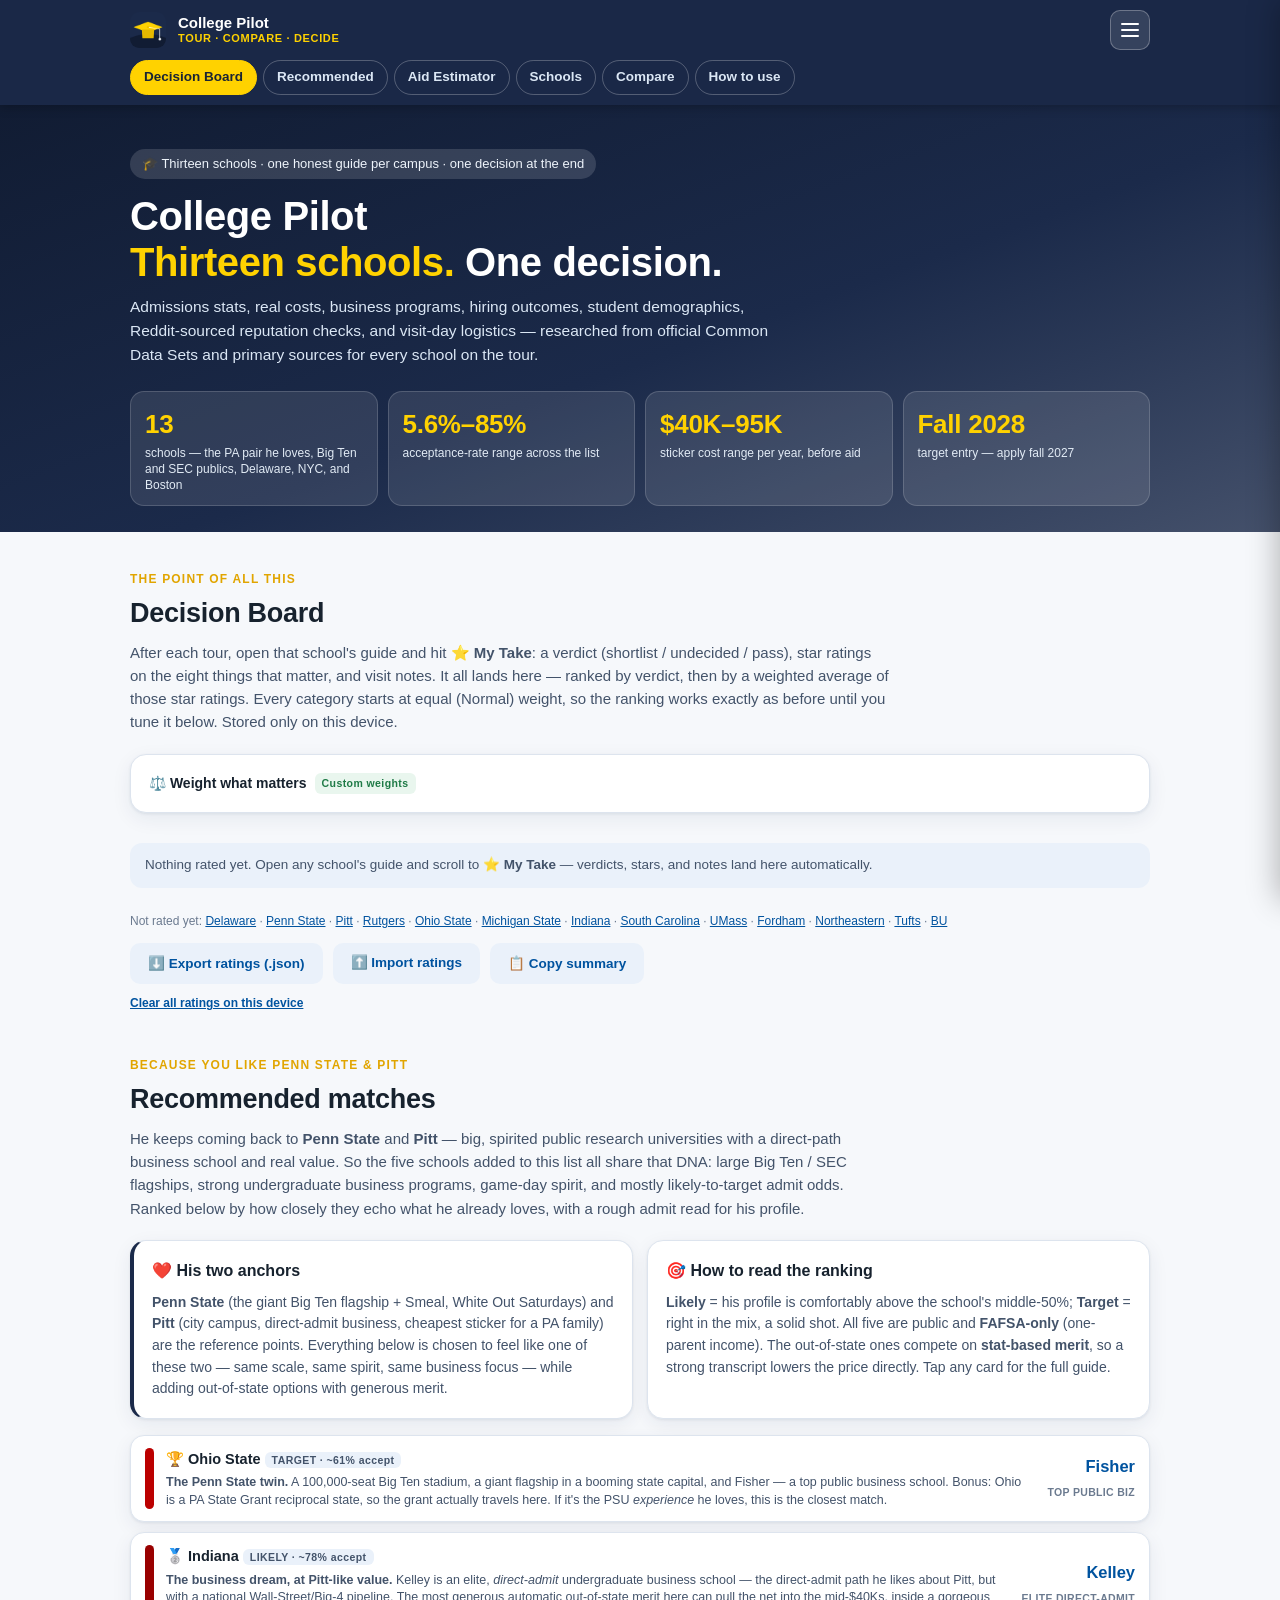
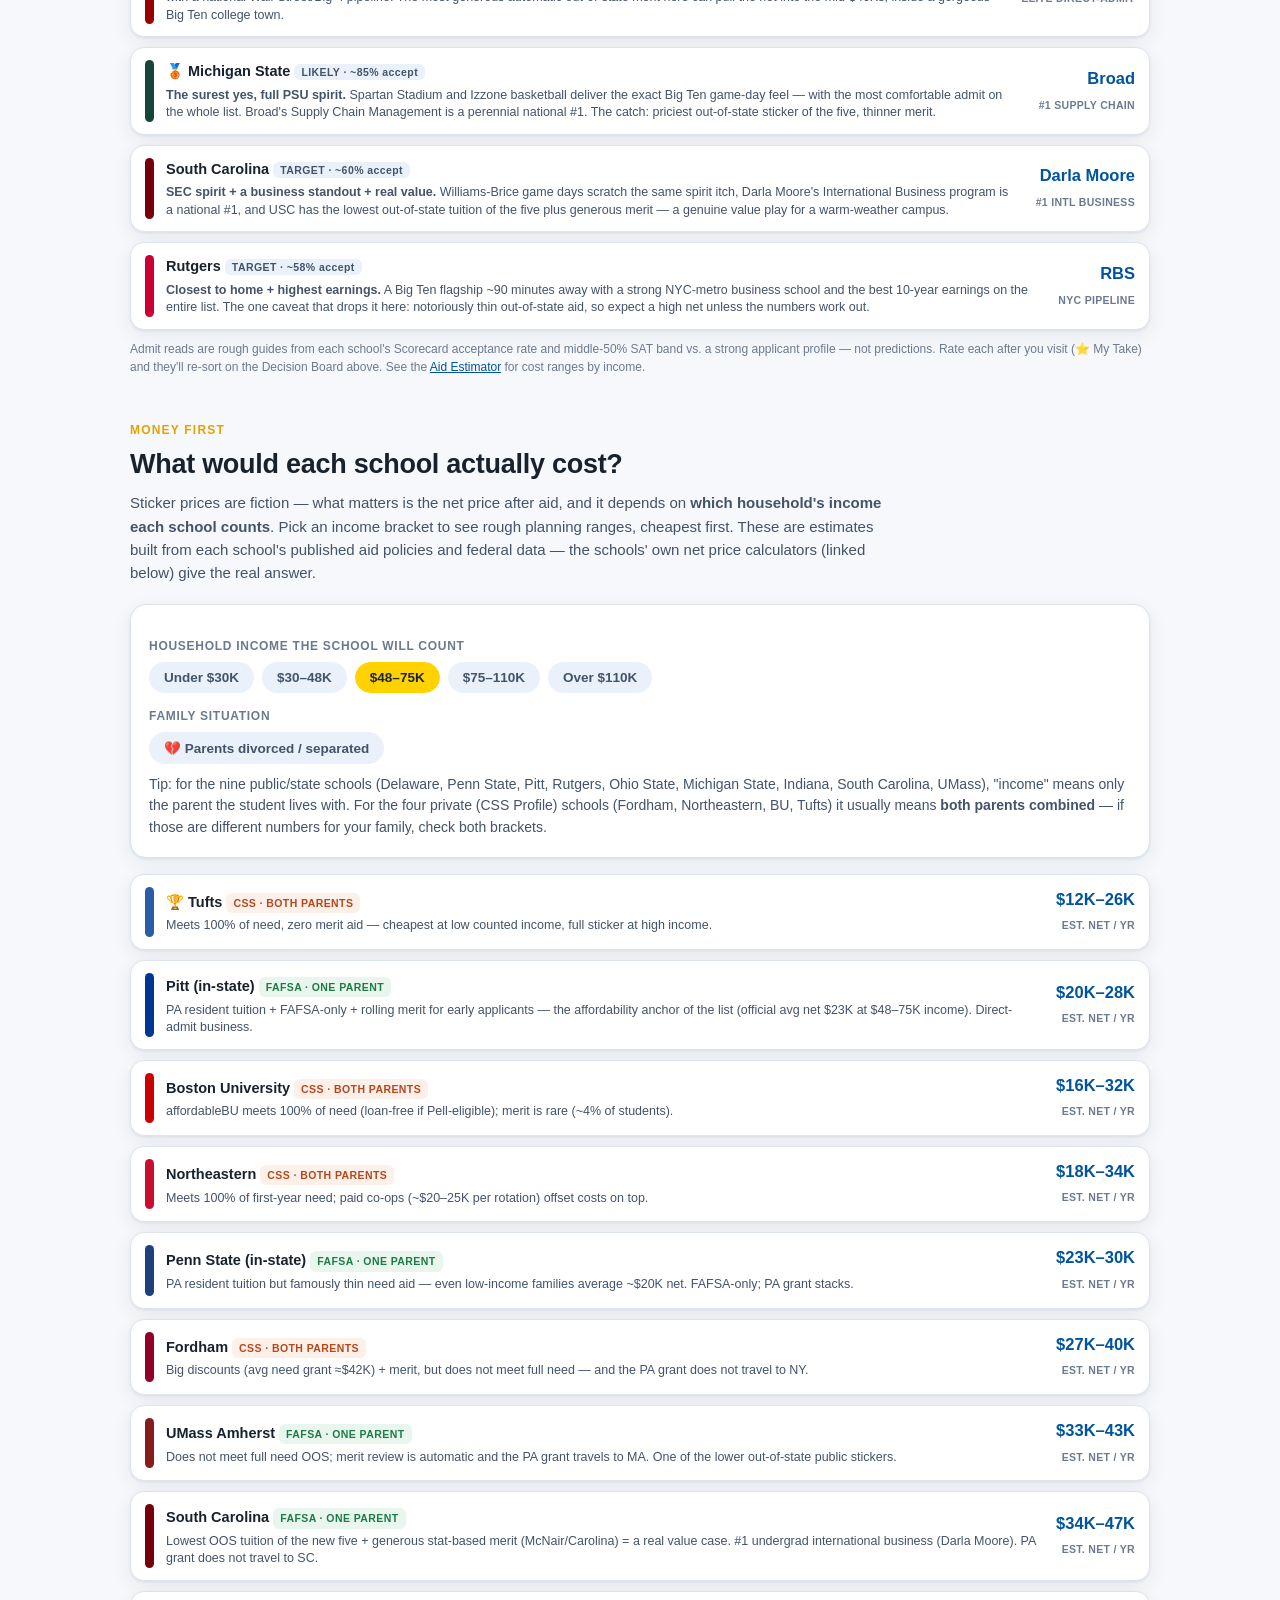
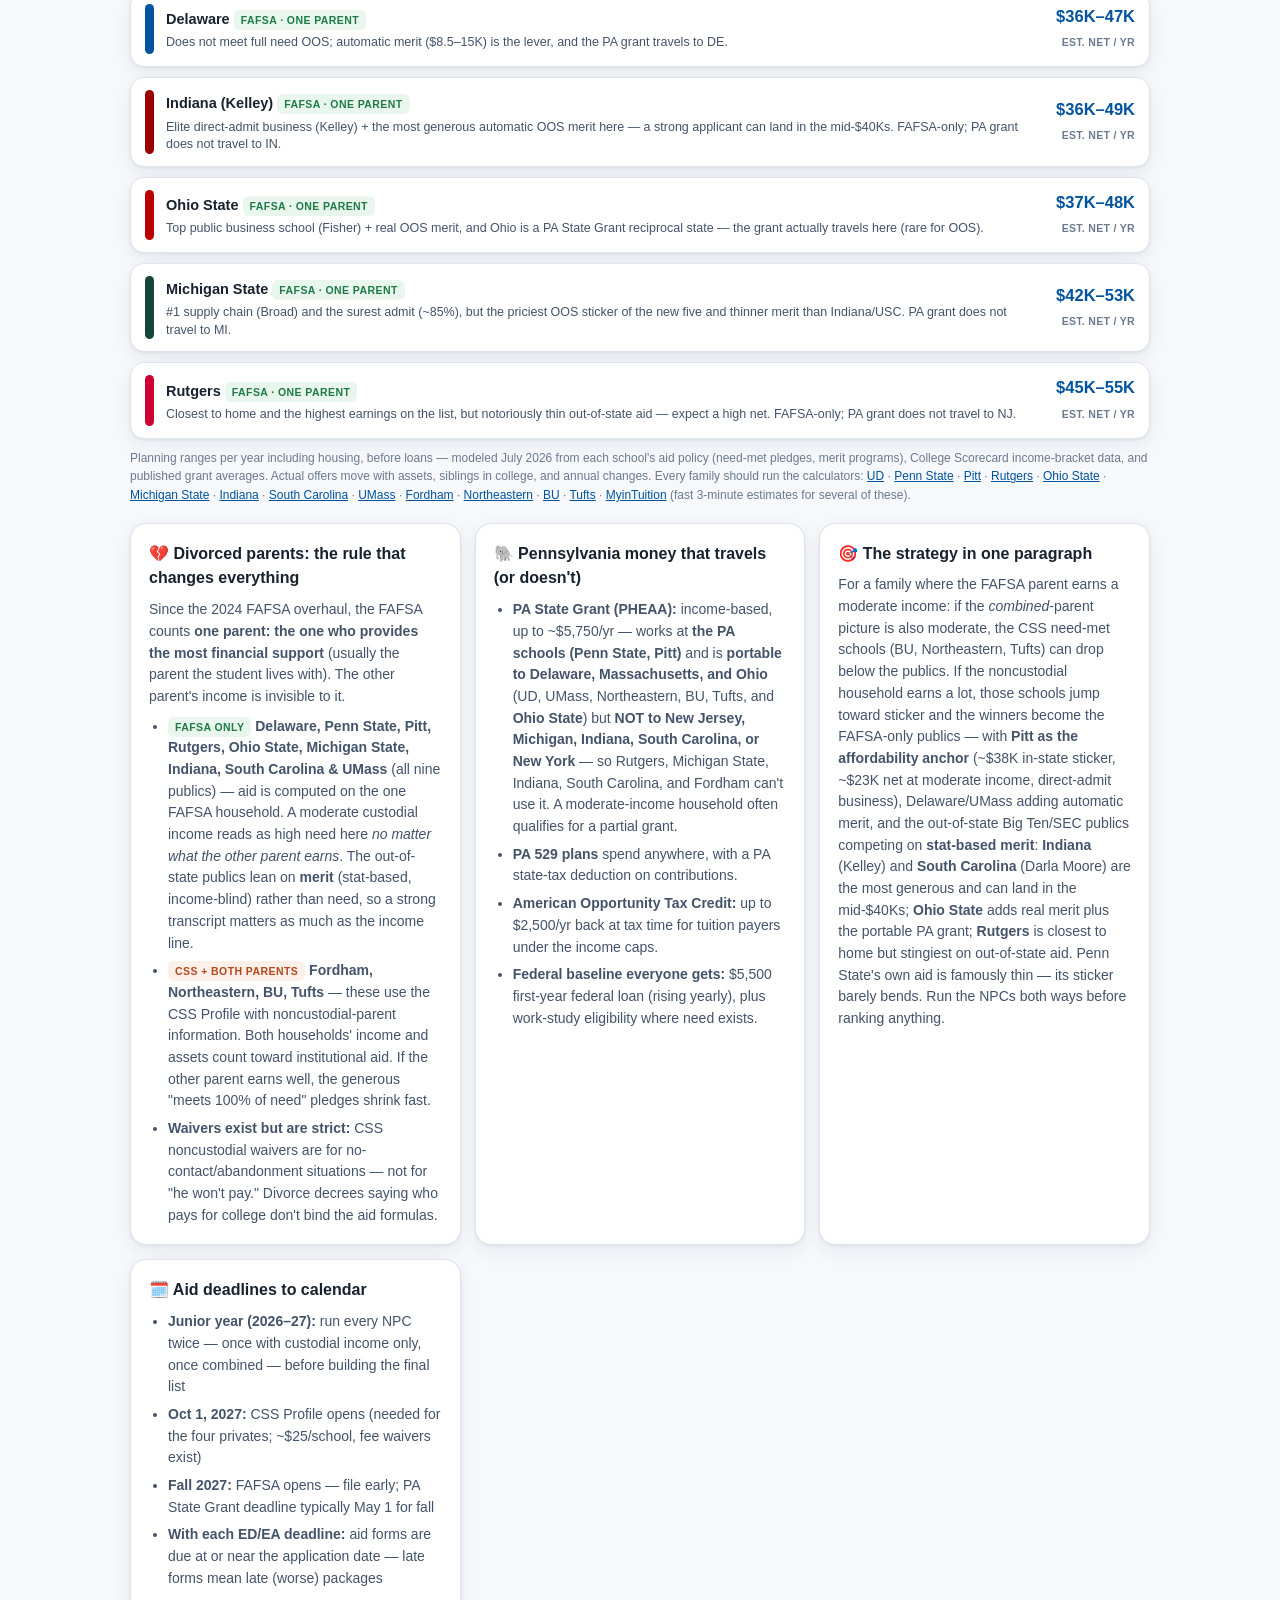
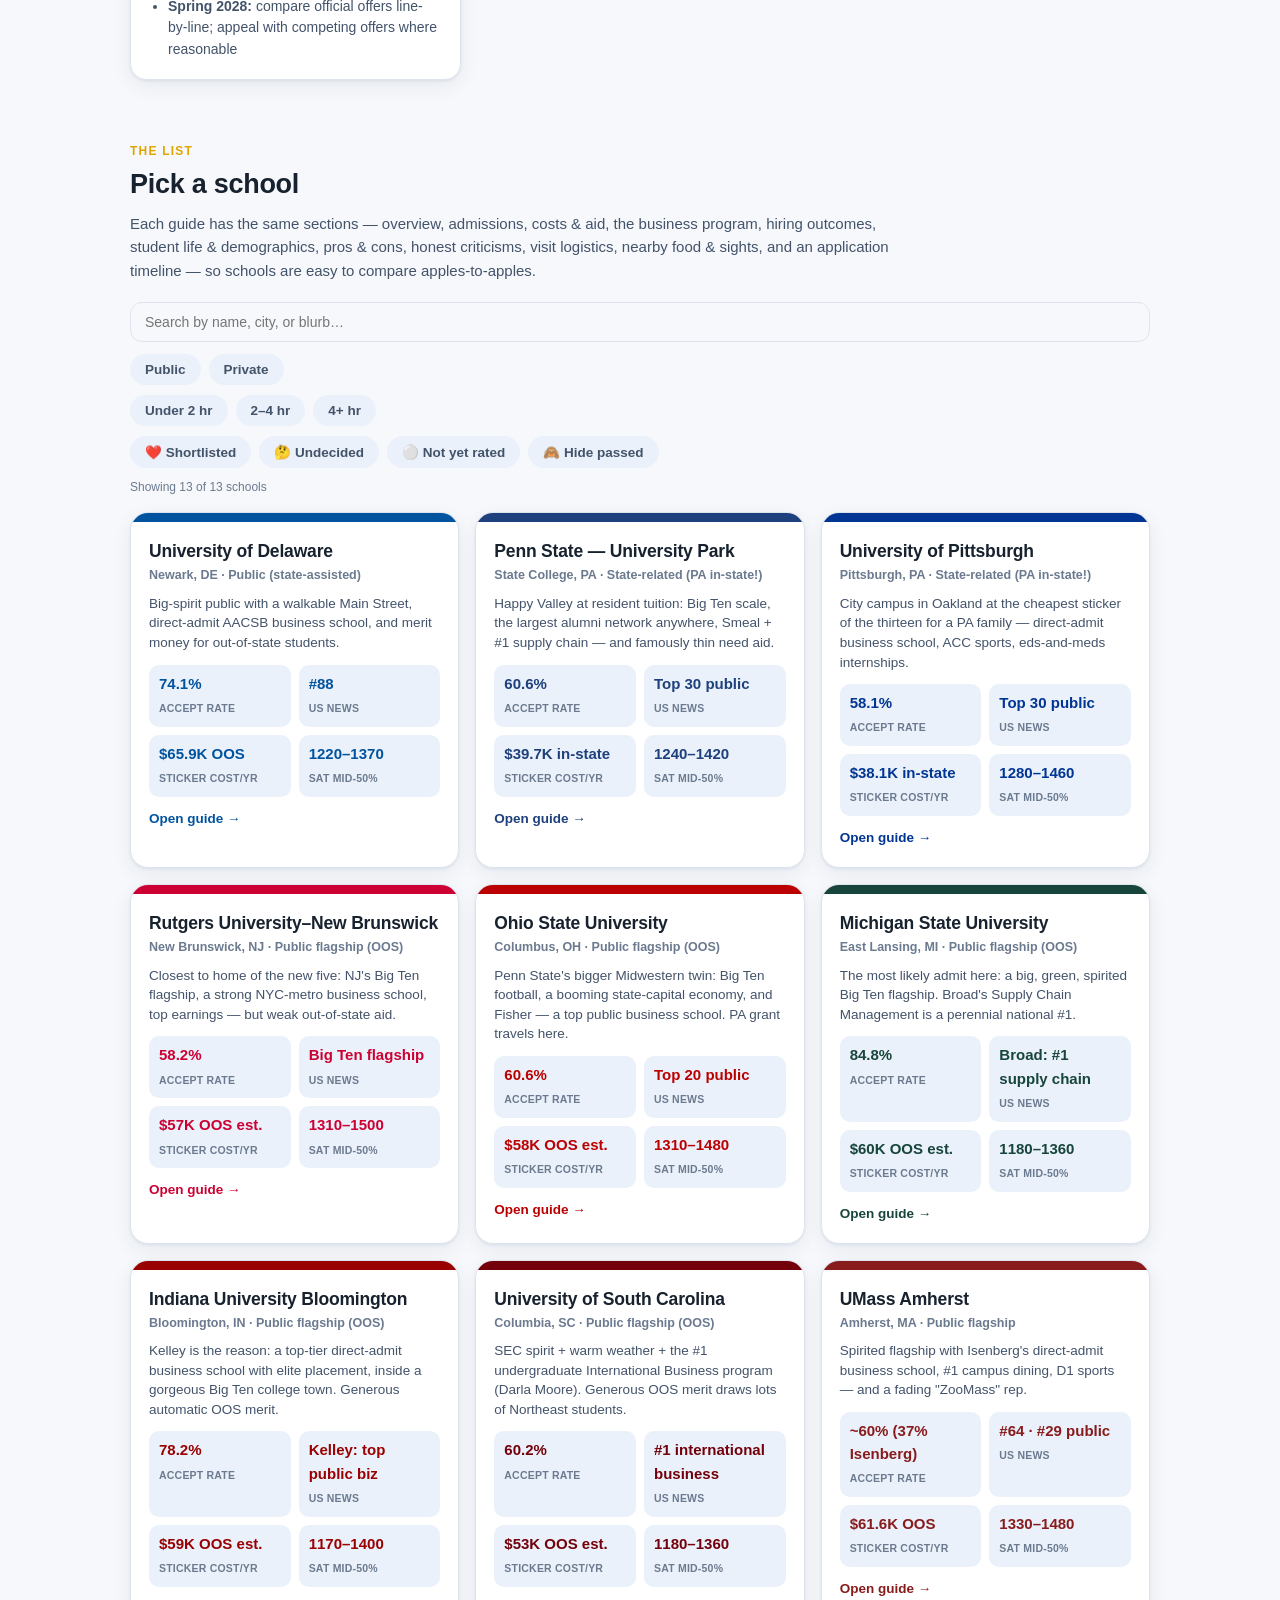
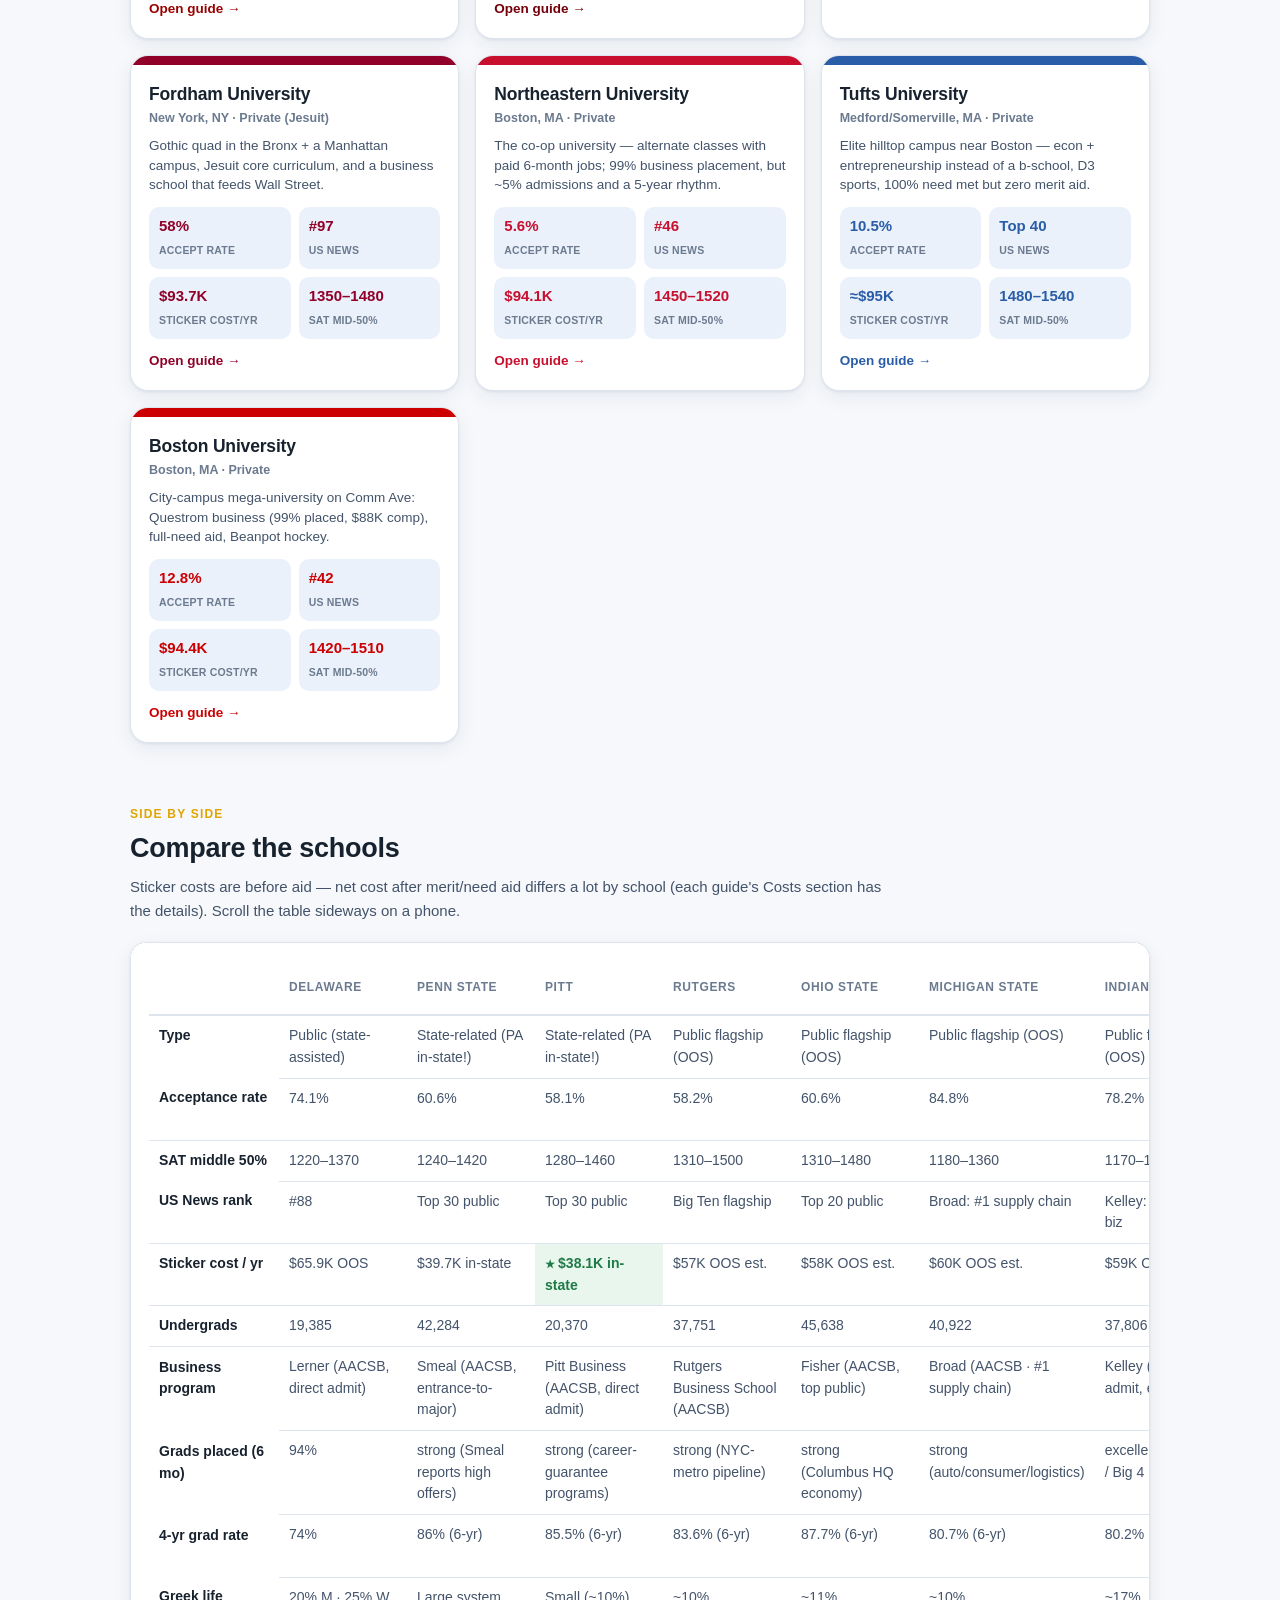
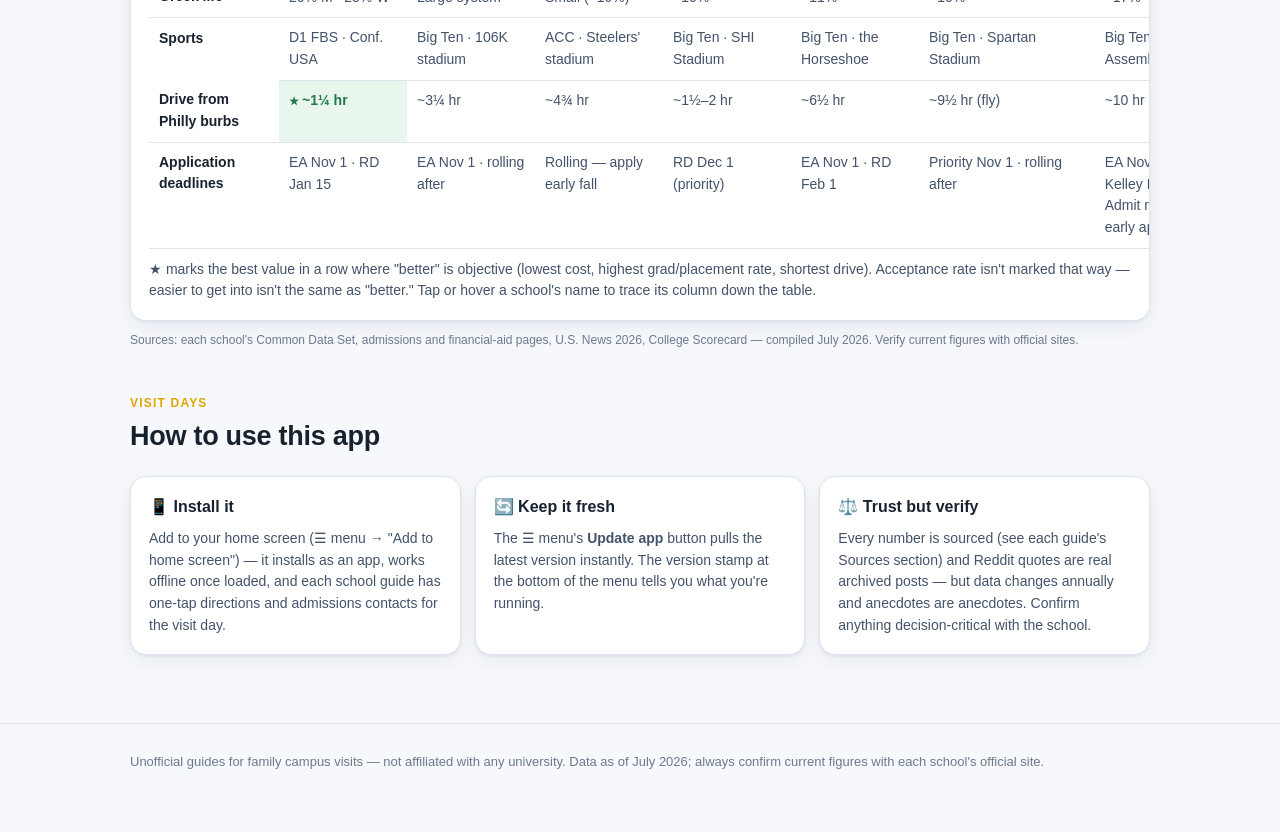
==== commit e7c2b35f: "Add per-category weights to the Decision Board ranking The board ranked by verdict then a flat mean " ====
--- a/index.html
+++ b/index.html
@@ -57,7 +57,13 @@
 <section id="board">
   <div class="kicker">The point of all this</div>
   <h2>Decision Board</h2>
-  <p class="lead">After each tour, open that school's guide and hit <b>⭐ My Take</b>: a verdict (shortlist / undecided / pass), star ratings on the eight things that matter, and visit notes. It all lands here — ranked, so the shortlist writes itself. Stored only on this device.</p>
+  <p class="lead">After each tour, open that school's guide and hit <b>⭐ My Take</b>: a verdict (shortlist / undecided / pass), star ratings on the eight things that matter, and visit notes. It all lands here — ranked by verdict, then by a weighted average of those star ratings. Every category starts at equal (Normal) weight, so the ranking works exactly as before until you tune it below. Stored only on this device.</p>
+  <details class="card" id="boardWeights">
+    <summary>⚖️ Weight what matters <span id="boardWeightsBadge" class="badge f" hidden>Custom weights</span></summary>
+    <p class="src">Turn a category up if it should count more toward the ranking (say, the business program), or down to <b>Ignore</b> it entirely (say, food &amp; dining). Ignored categories are left out of the average, not scored as zero.</p>
+    <div id="boardWeightRows"></div>
+    <p class="src"><button id="boardWeightsReset" class="linkBtn">Reset to equal weights</button></p>
+  </details>
   <div class="aidRows" id="boardRows"></div>
   <p class="src" id="boardUnrated"></p>
   <div class="mapbtns" id="boardBackup">
@@ -241,6 +247,74 @@
 <script src="data/tufts.js"></script>
 <script src="data/bu.js"></script>
 <script src="app.js"></script>
-<script src="aid.js"></script>
+<script>
+(function(){
+  'use strict';
+  var BRACKETS=['Under $30K','$30–48K','$48–75K','$75–110K','Over $110K'];
+  // Planning ranges [$K low, $K high] per bracket, per year incl. housing, before loans.
+  var DATA=[
+    {id:'pitt',name:'Pitt (in-state)',css:false,est:[[12,20],[15,23],[20,28],[28,35],[33,38]],
+     why:'PA resident tuition + FAFSA-only + rolling merit for early applicants — the affordability anchor of the list (official avg net $23K at $48–75K income). Direct-admit business.'},
+    {id:'pennstate',name:'Penn State (in-state)',css:false,est:[[17,25],[18,26],[23,30],[28,35],[34,40]],
+     why:'PA resident tuition but famously thin need aid — even low-income families average ~$20K net. FAFSA-only; PA grant stacks.'},
+    {id:'tufts',name:'Tufts',css:true,est:[[3,12],[6,16],[12,26],[25,45],[90,95]],
+     why:'Meets 100% of need, zero merit aid — cheapest at low counted income, full sticker at high income.'},
+    {id:'bu',name:'Boston University',css:true,est:[[5,15],[9,20],[16,32],[28,48],[62,94]],
+     why:'affordableBU meets 100% of need (loan-free if Pell-eligible); merit is rare (~4% of students).'},
+    {id:'northeastern',name:'Northeastern',css:true,est:[[8,18],[12,24],[18,34],[30,50],[62,94]],
+     why:'Meets 100% of first-year need; paid co-ops (~$20–25K per rotation) offset costs on top.'},
+    {id:'fordham',name:'Fordham',css:true,est:[[16,28],[20,32],[27,40],[38,52],[52,72]],
+     why:'Big discounts (avg need grant ≈$42K) + merit, but does not meet full need — and the PA grant does not travel to NY.'},
+    {id:'umass',name:'UMass Amherst',css:false,est:[[26,36],[29,39],[33,43],[38,48],[44,54]],
+     why:'Does not meet full need OOS; merit review is automatic and the PA grant travels to MA. One of the lower out-of-state public stickers.'},
+    {id:'delaware',name:'Delaware',css:false,est:[[30,40],[32,42],[36,47],[42,52],[48,58]],
+     why:'Does not meet full need OOS; automatic merit ($8.5–15K) is the lever, and the PA grant travels to DE.'},
+    {id:'southcarolina',name:'South Carolina',css:false,est:[[28,42],[30,44],[34,47],[40,50],[44,53]],
+     why:'Lowest OOS tuition of the new five + generous stat-based merit (McNair/Carolina) = a real value case. #1 undergrad international business (Darla Moore). PA grant does not travel to SC.'},
+    {id:'indiana',name:'Indiana (Kelley)',css:false,est:[[30,44],[32,46],[36,49],[42,54],[47,58]],
+     why:'Elite direct-admit business (Kelley) + the most generous automatic OOS merit here — a strong applicant can land in the mid-$40Ks. FAFSA-only; PA grant does not travel to IN.'},
+    {id:'ohiostate',name:'Ohio State',css:false,est:[[30,42],[32,44],[37,48],[43,53],[47,57]],
+     why:'Top public business school (Fisher) + real OOS merit, and Ohio is a PA State Grant reciprocal state — the grant actually travels here (rare for OOS).'},
+    {id:'michiganstate',name:'Michigan State',css:false,est:[[36,48],[38,50],[42,53],[47,57],[52,60]],
+     why:'#1 supply chain (Broad) and the surest admit (~85%), but the priciest OOS sticker of the new five and thinner merit than Indiana/USC. PA grant does not travel to MI.'},
+    {id:'rutgers',name:'Rutgers',css:false,est:[[40,52],[42,54],[45,55],[49,57],[52,58]],
+     why:'Closest to home and the highest earnings on the list, but notoriously thin out-of-state aid — expect a high net. FAFSA-only; PA grant does not travel to NJ.'}
+  ];
+  var bi=2, divorced=false;
+  var S=window.SCHOOLS||{};
+  var chipsEl=document.getElementById('aidBrackets'), rowsEl=document.getElementById('aidRows'), divBtn=document.getElementById('aidDiv');
+
+  BRACKETS.forEach(function(b,i){
+    var btn=document.createElement('button');
+    btn.textContent=b;
+    btn.addEventListener('click',function(){bi=i;render();});
+    chipsEl.appendChild(btn);
+  });
+  divBtn.addEventListener('click',function(){divorced=!divorced;divBtn.setAttribute('aria-pressed',String(divorced));render();});
+
+  function render(){
+    [].forEach.call(chipsEl.children,function(c,i){c.classList.toggle('on',i===bi);});
+    divBtn.classList.toggle('on',divorced);
+    var rows=DATA.slice().sort(function(a,b){
+      return (a.est[bi][0]+a.est[bi][1])-(b.est[bi][0]+b.est[bi][1]);
+    });
+    rowsEl.innerHTML=rows.map(function(s,rank){
+      var e=s.est[bi], color=(S[s.id]&&S[s.id].colors.sc)||'#00539F';
+      var badge=s.css?'<span class="badge c">CSS · BOTH PARENTS</span>':'<span class="badge f">FAFSA · ONE PARENT</span>';
+      var extra='';
+      if(divorced){
+        extra=s.css
+          ?'<small class="why"><b>Divorced-parent note:</b> both households’ income and assets count here — if the other parent earns well, expect the top of this range or above (bracket = combined income).</small>'
+          :'<small class="why"><b>Divorced-parent note:</b> only the parent the student lives with counts — the other parent’s income is invisible to this school’s aid formula.</small>';
+      }
+      return '<div class="aidRow"><div class="dot" style="background:'+color+'"></div>'+
+        '<div class="nm">'+(rank===0?'🏆 ':'')+s.name+' '+badge+
+        '<small class="why">'+s.why+'</small>'+extra+'</div>'+
+        '<div class="amt"><b>$'+e[0]+'K–'+e[1]+'K</b><small>est. net / yr</small></div></div>';
+    }).join('');
+  }
+  render();
+})();
+</script>
 </body>
 </html>
--- a/styles.css
+++ b/styles.css
@@ -274,3 +274,10 @@
   .seg{transition:none}
   nav.pills{scroll-behavior:auto}
 }
+
+/* ===== weights ===== */
+#boardWeights{margin:14px 0}
+#boardWeights summary{cursor:pointer;font-weight:800;font-size:14px;display:flex;align-items:center;gap:8px}
+#boardWeights[open] summary{margin-bottom:6px}
+#boardWeightRows .rateRow .aidChips{justify-content:flex-end}
+#boardWeightRows .rateRow .aidChips button{padding:6px 11px;font-size:12.5px}
